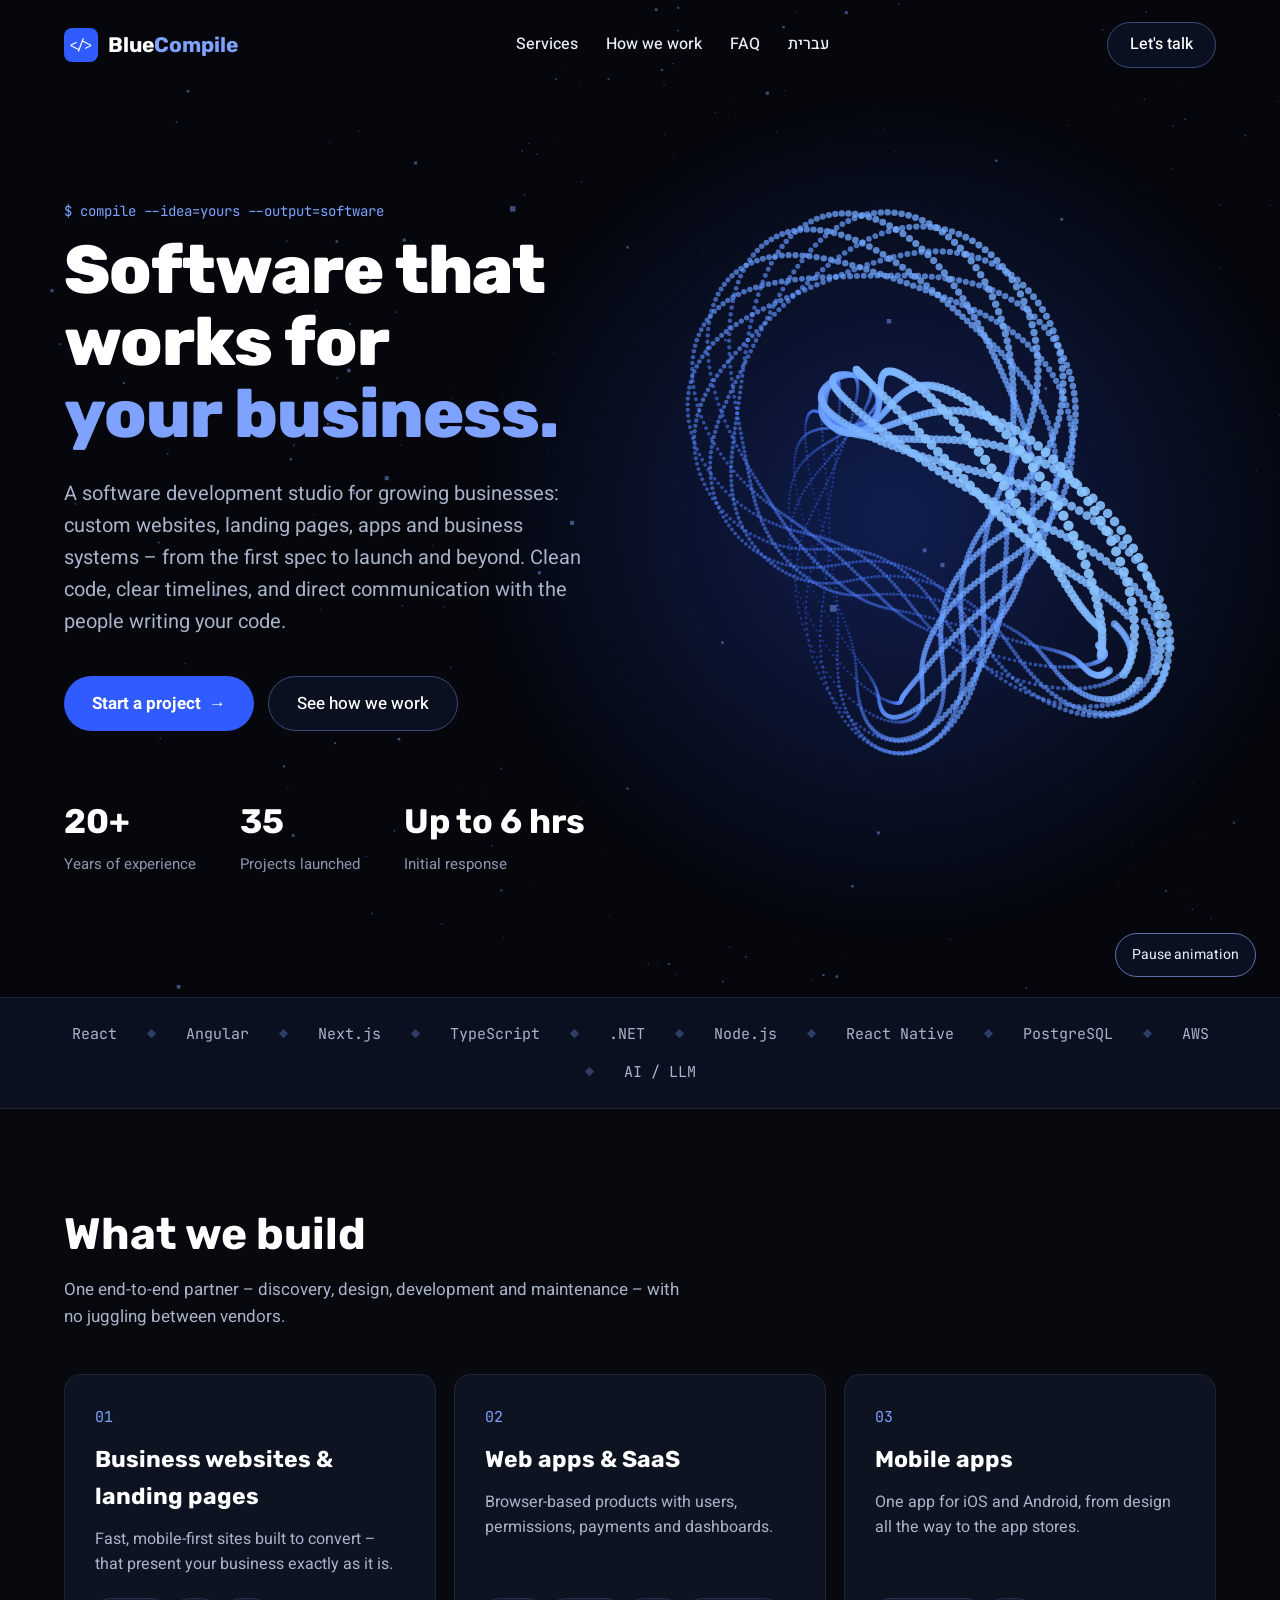
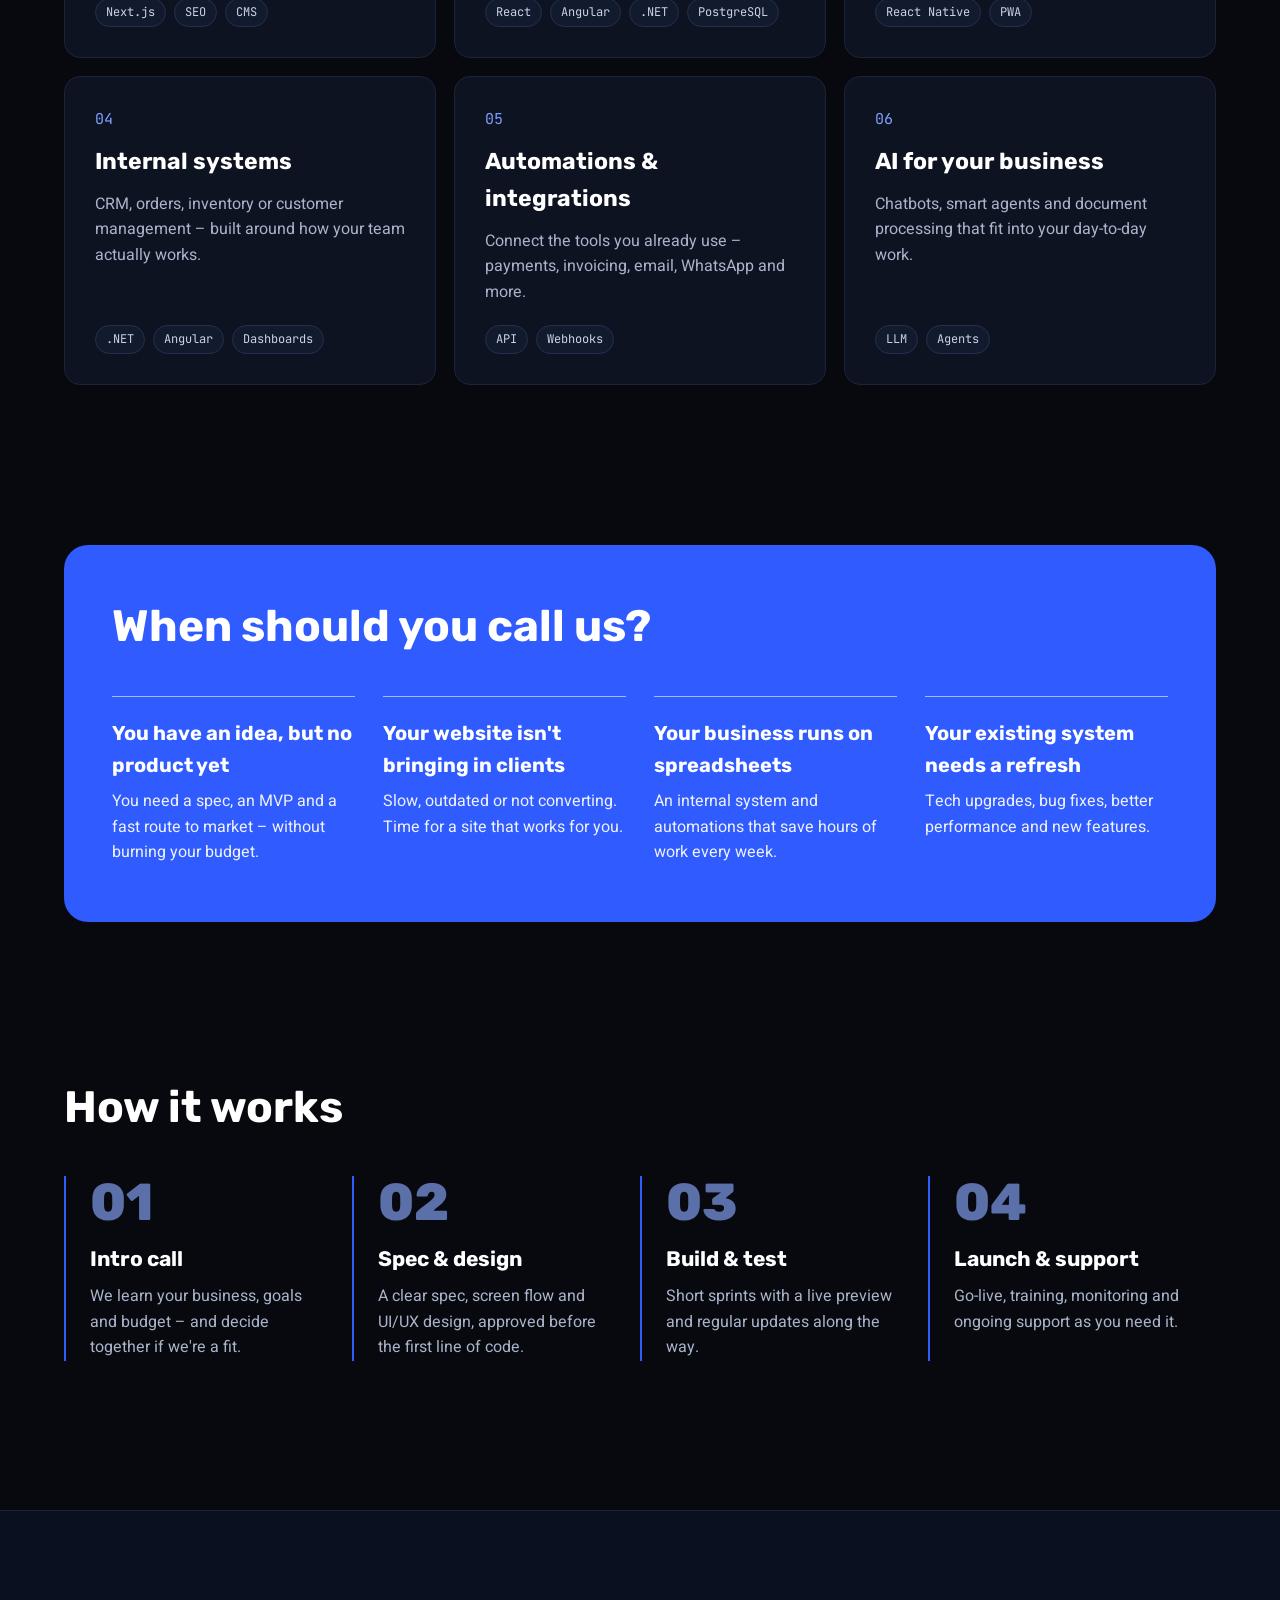
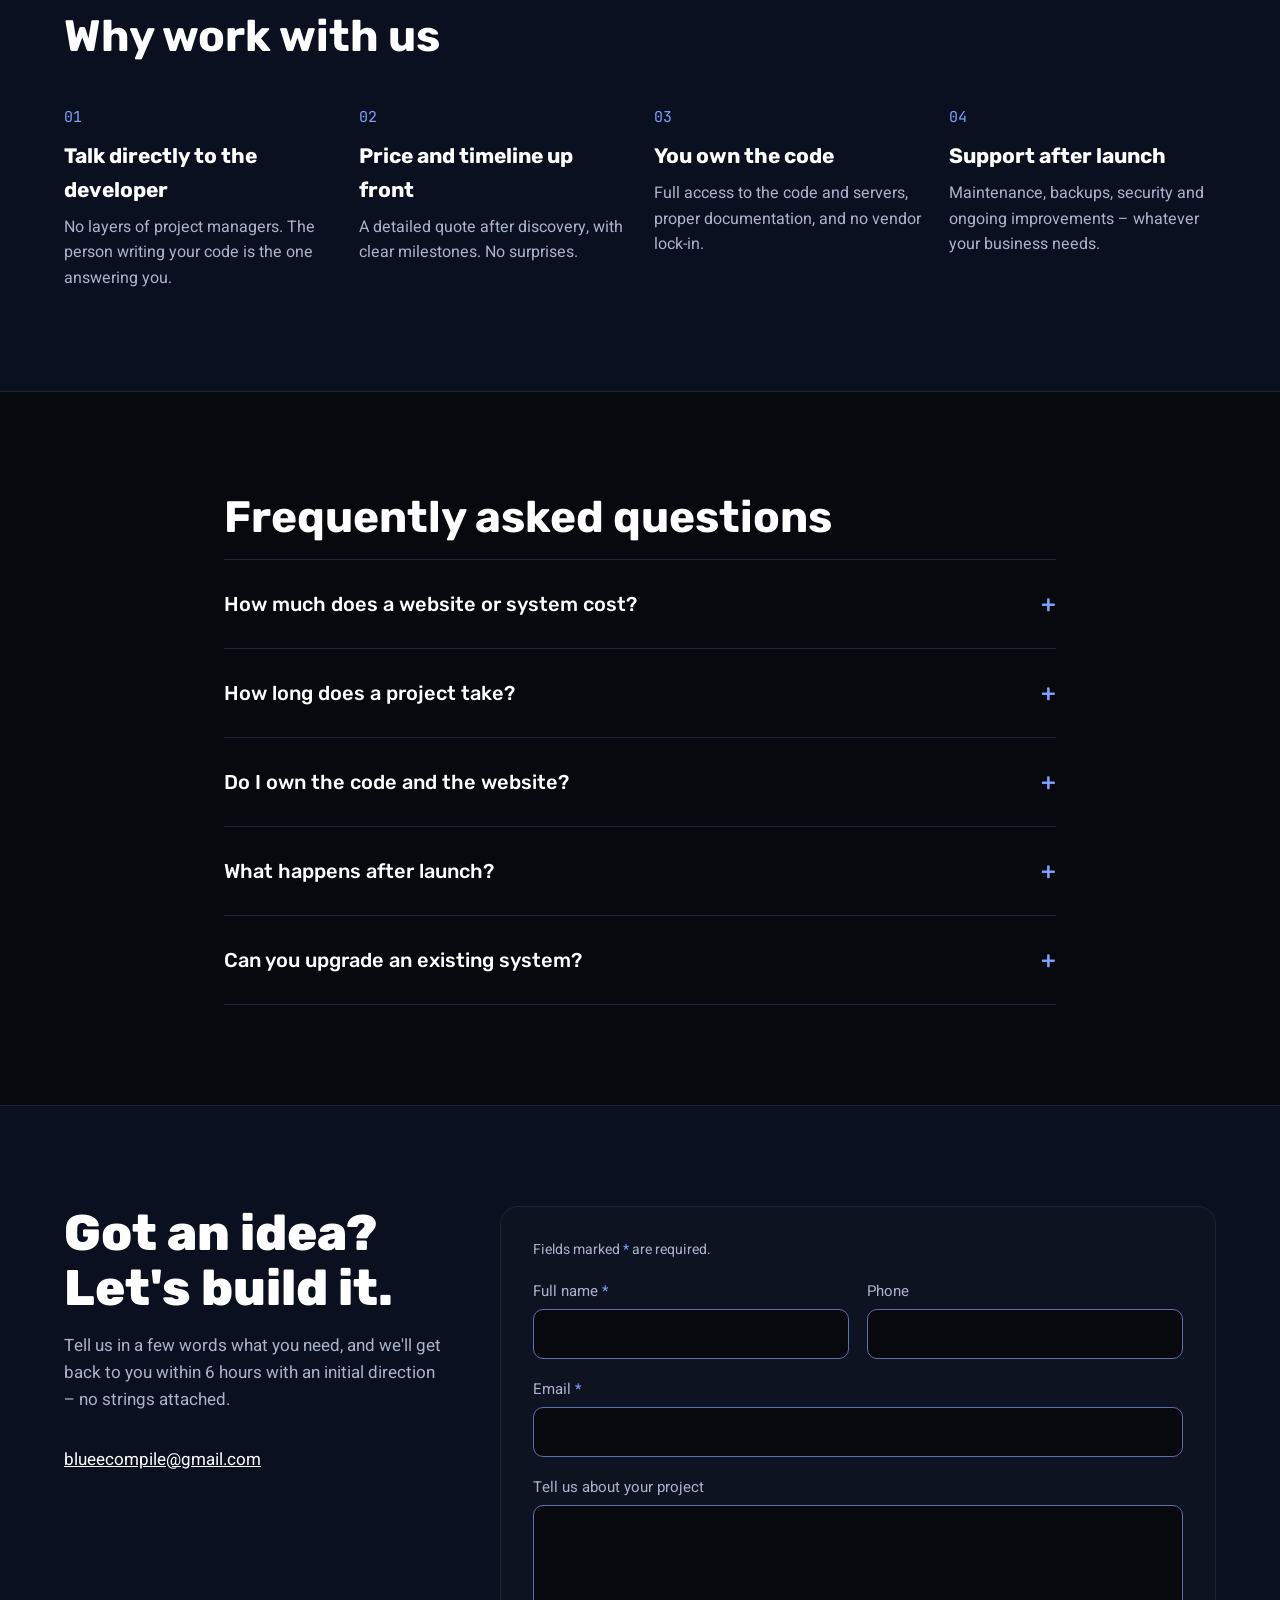
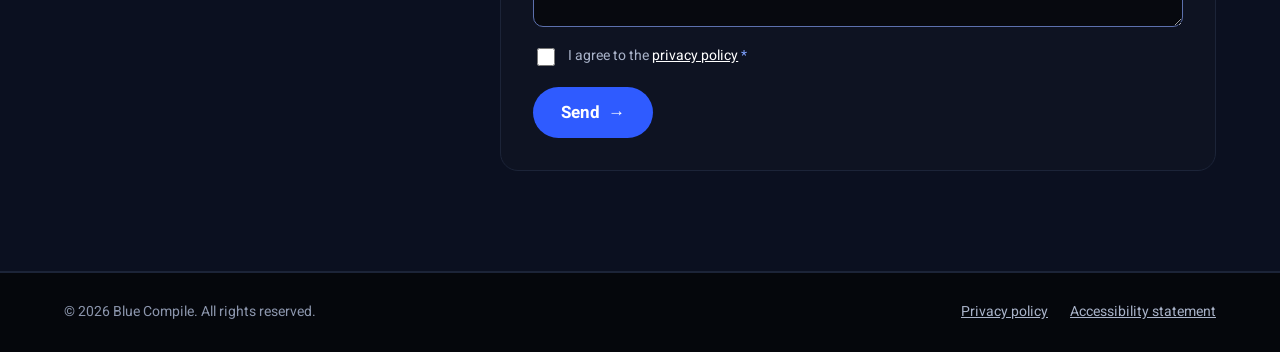
==== index.html @ 2eccf58b "SEO: keyword-focused titles and descriptions, canonical/hreflang, Open Graph image, favicon, JSON-LD" ====
<!doctype html>
<html lang="en" dir="ltr">
<head>
<meta charset="utf-8">
<meta name="viewport" content="width=device-width, initial-scale=1">
<title>Blue Compile | Custom Software Development, Websites &amp; Business Systems</title>
<meta name="description" content="Blue Compile is a software development studio with 20+ years of experience. Websites, landing pages, web apps and business systems built with .NET, Angular and React.">
<meta name="theme-color" content="#05070C">
<link rel="canonical" href="https://bluecompile.com/">
<link rel="icon" href="favicon.svg" type="image/svg+xml">
<meta property="og:type" content="website">
<meta property="og:site_name" content="Blue Compile">
<meta property="og:url" content="https://bluecompile.com/">
<meta property="og:title" content="Blue Compile – Custom software for your business">
<meta property="og:description" content="Websites, landing pages, web apps and business systems. 20+ years of experience.">
<meta property="og:image" content="https://bluecompile.com/og-image.png">
<meta property="og:image:width" content="1200">
<meta property="og:image:height" content="630">
<meta property="og:locale" content="en_US">
<meta property="og:locale:alternate" content="he_IL">
<meta name="twitter:card" content="summary_large_image">
<script type="application/ld+json">
[
 {
  "@context": "https://schema.org",
  "@type": "Organization",
  "@id": "https://bluecompile.com/#org",
  "name": "Blue Compile",
  "url": "https://bluecompile.com/",
  "logo": "https://bluecompile.com/favicon.svg",
  "image": "https://bluecompile.com/og-image.png",
  "email": "blueecompile@gmail.com",
  "description": "Blue Compile is a software development studio with 20+ years of experience. Websites, landing pages, web apps and business systems built with .NET, Angular and React.",
  "areaServed": [
   "IL",
   "US"
  ],
  "knowsAbout": [
   "Software development",
   "Web development",
   "Landing pages",
   ".NET",
   "Angular",
   "React",
   "Next.js",
   "Node.js",
   "TypeScript",
   "React Native",
   "PostgreSQL",
   "AWS"
  ],
  "sameAs": [
   "https://bluecompile.co.il/",
   "https://github.com/bluecompilehq"
  ]
 },
 {
  "@context": "https://schema.org",
  "@type": "WebSite",
  "name": "Blue Compile",
  "url": "https://bluecompile.com/",
  "inLanguage": "en",
  "publisher": {
   "@id": "https://bluecompile.com/#org"
  }
 },
 {
  "@context": "https://schema.org",
  "@type": "FAQPage",
  "mainEntity": [
   {
    "@type": "Question",
    "name": "How much does a website or system cost?",
    "acceptedAnswer": {
     "@type": "Answer",
     "text": "It depends on scope. After a short intro call we'll send you a detailed quote tailored to your project."
    }
   },
   {
    "@type": "Question",
    "name": "How long does a project take?",
    "acceptedAnswer": {
     "@type": "Answer",
     "text": "It depends on the scope. The exact timeline is set during discovery, together with clear milestones."
    }
   },
   {
    "@type": "Question",
    "name": "Do I own the code and the website?",
    "acceptedAnswer": {
     "@type": "Answer",
     "text": "Yes. At the end of the project you get full access to the code, servers and all accounts."
    }
   },
   {
    "@type": "Question",
    "name": "What happens after launch?",
    "acceptedAnswer": {
     "@type": "Answer",
     "text": "You can continue with a maintenance plan covering updates, backups, security and improvements – or take the code elsewhere."
    }
   },
   {
    "@type": "Question",
    "name": "Can you upgrade an existing system?",
    "acceptedAnswer": {
     "@type": "Answer",
     "text": "Absolutely. We start with a review of the code and infrastructure and propose a step-by-step upgrade plan."
    }
   }
  ]
 }
]
</script>
<link rel="alternate" hreflang="en" href="https://bluecompile.com/">
<link rel="alternate" hreflang="x-default" href="https://bluecompile.com/">
<link rel="alternate" hreflang="he" href="https://bluecompile.co.il/">
<link rel="preconnect" href="https://fonts.googleapis.com">
<link rel="preconnect" href="https://fonts.gstatic.com" crossorigin>
<link href="https://fonts.googleapis.com/css2?family=Rubik:wght@500;700;800&family=Heebo:wght@400;500;700&family=JetBrains+Mono:wght@500&display=swap" rel="stylesheet">
<link rel="stylesheet" href="styles.css">
</head>
<body>

<a class="skip" href="#main">Skip to content</a>

<header id="top" class="hero">
  <canvas id="hero3d" aria-hidden="true"></canvas>
  <div class="hero-inner">
    <div class="nav wrap">
      <a href="#top" class="logo" aria-label="Blue Compile – back to top"><span class="logo-mark" aria-hidden="true">&lt;/&gt;</span><span class="logo-text">Blue<span>Compile</span></span></a>
      <nav aria-label="Main navigation" class="nav-links">
        <a href="#services">Services</a>
        <a href="#process">How we work</a>
        <a href="#faq">FAQ</a>
        <a href="https://bluecompile.co.il/" lang="he" hreflang="he">עברית</a>
      </nav>
      <a href="#contact" class="btn btn-ghost btn-sm">Let's talk</a>
    </div>
    <div class="wrap hero-body">
      <div class="hero-copy">
        <div class="eyebrow" aria-hidden="true">$ compile --idea=yours --output=software</div>
        <h1>Software that<br>works for<br><span class="hl">your business.</span></h1>
        <p class="lead">A software development studio for growing businesses: custom websites, landing pages, apps and business systems – from the first spec to launch and beyond. Clean code, clear timelines, and direct communication with the people writing your code.</p>
        <div class="ctas">
          <a href="#contact" class="btn btn-primary">Start a project <span aria-hidden="true">→</span></a>
          <a href="#process" class="btn btn-ghost">See how we work</a>
        </div>
        <div class="stats">
          <div><strong>20+</strong><span>Years of experience</span></div>
          <div><strong>35</strong><span>Projects launched</span></div>
          <div><strong>Up to 6 hrs</strong><span>Initial response</span></div>
        </div>
      </div>
    </div>
    <button type="button" class="anim-toggle" id="animToggle" data-pause="Pause animation" data-play="Play animation" hidden>Pause animation</button>
  </div>
</header>

<main id="main" tabindex="-1">

<section aria-label="Technologies" class="strip">
  <div class="wrap strip-inner">
    <span>React</span><i aria-hidden="true">◆</i><span>Angular</span><i aria-hidden="true">◆</i><span>Next.js</span><i aria-hidden="true">◆</i><span>TypeScript</span><i aria-hidden="true">◆</i><span>.NET</span><i aria-hidden="true">◆</i><span>Node.js</span><i aria-hidden="true">◆</i><span>React Native</span><i aria-hidden="true">◆</i><span>PostgreSQL</span><i aria-hidden="true">◆</i><span>AWS</span><i aria-hidden="true">◆</i><span>AI / LLM</span>
  </div>
</section>

<section id="services" class="wrap section">
  <h2>What we build</h2>
  <p class="sub">One end-to-end partner – discovery, design, development and maintenance – with no juggling between vendors.</p>
  <div class="grid grid-cards">
    <article class="card"><div class="num" aria-hidden="true">01</div><h3>Business websites &amp; landing pages</h3><p>Fast, mobile-first sites built to convert – that present your business exactly as it is.</p><div class="tags"><span>Next.js</span><span>SEO</span><span>CMS</span></div></article>
    <article class="card"><div class="num" aria-hidden="true">02</div><h3>Web apps &amp; SaaS</h3><p>Browser-based products with users, permissions, payments and dashboards.</p><div class="tags"><span>React</span><span>Angular</span><span>.NET</span><span>PostgreSQL</span></div></article>
    <article class="card"><div class="num" aria-hidden="true">03</div><h3>Mobile apps</h3><p>One app for iOS and Android, from design all the way to the app stores.</p><div class="tags"><span>React Native</span><span>PWA</span></div></article>
    <article class="card"><div class="num" aria-hidden="true">04</div><h3>Internal systems</h3><p>CRM, orders, inventory or customer management – built around how your team actually works.</p><div class="tags"><span>.NET</span><span>Angular</span><span>Dashboards</span></div></article>
    <article class="card"><div class="num" aria-hidden="true">05</div><h3>Automations &amp; integrations</h3><p>Connect the tools you already use – payments, invoicing, email, WhatsApp and more.</p><div class="tags"><span>API</span><span>Webhooks</span></div></article>
    <article class="card"><div class="num" aria-hidden="true">06</div><h3>AI for your business</h3><p>Chatbots, smart agents and document processing that fit into your day-to-day work.</p><div class="tags"><span>LLM</span><span>Agents</span></div></article>
  </div>
</section>

<section class="wrap section-tight">
  <div class="when">
    <h2>When should you call us?</h2>
    <div class="grid grid-4">
      <div><h3>You have an idea, but no product yet</h3><p>You need a spec, an MVP and a fast route to market – without burning your budget.</p></div>
      <div><h3>Your website isn't bringing in clients</h3><p>Slow, outdated or not converting. Time for a site that works for you.</p></div>
      <div><h3>Your business runs on spreadsheets</h3><p>An internal system and automations that save hours of work every week.</p></div>
      <div><h3>Your existing system needs a refresh</h3><p>Tech upgrades, bug fixes, better performance and new features.</p></div>
    </div>
  </div>
</section>

<section id="process" class="wrap section">
  <h2>How it works</h2>
  <ol class="grid grid-4 steps">
    <li><div class="big" aria-hidden="true">01</div><h3>Intro call</h3><p>We learn your business, goals and budget – and decide together if we're a fit.</p></li>
    <li><div class="big" aria-hidden="true">02</div><h3>Spec &amp; design</h3><p>A clear spec, screen flow and UI/UX design, approved before the first line of code.</p></li>
    <li><div class="big" aria-hidden="true">03</div><h3>Build &amp; test</h3><p>Short sprints with a live preview and regular updates along the way.</p></li>
    <li><div class="big" aria-hidden="true">04</div><h3>Launch &amp; support</h3><p>Go-live, training, monitoring and ongoing support as you need it.</p></li>
  </ol>
</section>

<section class="band">
  <div class="wrap section">
    <h2>Why work with us</h2>
    <div class="grid grid-4 why">
      <div><div class="num" aria-hidden="true">01</div><h3>Talk directly to the developer</h3><p>No layers of project managers. The person writing your code is the one answering you.</p></div>
      <div><div class="num" aria-hidden="true">02</div><h3>Price and timeline up front</h3><p>A detailed quote after discovery, with clear milestones. No surprises.</p></div>
      <div><div class="num" aria-hidden="true">03</div><h3>You own the code</h3><p>Full access to the code and servers, proper documentation, and no vendor lock-in.</p></div>
      <div><div class="num" aria-hidden="true">04</div><h3>Support after launch</h3><p>Maintenance, backups, security and ongoing improvements – whatever your business needs.</p></div>
    </div>
  </div>
</section>

<section id="faq" class="wrap narrow section">
  <h2>Frequently asked questions</h2>
  <details><summary><span>How much does a website or system cost?</span><i aria-hidden="true">+</i></summary><p>It depends on scope. After a short intro call we'll send you a detailed quote tailored to your project.</p></details>
  <details><summary><span>How long does a project take?</span><i aria-hidden="true">+</i></summary><p>It depends on the scope. The exact timeline is set during discovery, together with clear milestones.</p></details>
  <details><summary><span>Do I own the code and the website?</span><i aria-hidden="true">+</i></summary><p>Yes. At the end of the project you get full access to the code, servers and all accounts.</p></details>
  <details><summary><span>What happens after launch?</span><i aria-hidden="true">+</i></summary><p>You can continue with a maintenance plan covering updates, backups, security and improvements – or take the code elsewhere.</p></details>
  <details><summary><span>Can you upgrade an existing system?</span><i aria-hidden="true">+</i></summary><p>Absolutely. We start with a review of the code and infrastructure and propose a step-by-step upgrade plan.</p></details>
</section>

<section id="contact" class="band">
  <div class="wrap section contact">
    <div class="contact-copy">
      <h2 class="xl" id="contactTitle">Got an idea?<br>Let's build it.</h2>
      <p class="sub">Tell us in a few words what you need, and we'll get back to you within 6 hours with an initial direction – no strings attached.</p>
      <div class="contact-links">
        <a href="mailto:blueecompile@gmail.com">blueecompile@gmail.com</a>
      </div>
    </div>
    <form class="form" id="contactForm" action="https://api.web3forms.com/submit" method="post" aria-labelledby="contactTitle">
      <input type="hidden" name="access_key" value="4b97d693-526b-404d-8cff-8bf46e7ca1a6">
      <input type="hidden" name="subject" value="New inquiry from the Blue Compile website (English)">
      <input type="checkbox" name="botcheck" class="hp" tabindex="-1" autocomplete="off" aria-hidden="true">
      <p class="form-note">Fields marked <span class="req">*</span> are required.</p>
      <div class="row">
        <label><span>Full name <span class="req" aria-hidden="true">*</span></span><input type="text" name="name" autocomplete="name" required></label>
        <label><span>Phone</span><input type="tel" name="phone" autocomplete="tel"></label>
      </div>
      <label><span>Email <span class="req" aria-hidden="true">*</span></span><input type="email" name="email" autocomplete="email" required></label>
      <label><span>Tell us about your project</span><textarea name="message" rows="4"></textarea></label>
      <label class="check"><input type="checkbox" name="consent" required><span>I agree to the <a href="privacy.html">privacy policy</a> <span class="req" aria-hidden="true">*</span></span></label>
      <div class="status" id="formStatus" role="status" data-sending="Sending…" data-success="Thanks! We got your message and will be in touch soon." data-error="Something went wrong and your message wasn't sent. Please try again, or email us directly at blueecompile@gmail.com."></div>
      <button type="submit" class="btn btn-primary">Send <span aria-hidden="true">→</span></button>
    </form>
  </div>
</section>

</main>

<footer class="footer">
  <div class="wrap footer-inner">
    <span>© <span id="year">2026</span> Blue Compile. All rights reserved.</span>
    <span class="footer-links"><a href="privacy.html">Privacy policy</a><a href="accessibility.html">Accessibility statement</a></span>
  </div>
</footer>

<script src="hero3d.js" defer></script>
<script src="main.js" defer></script>
</body>
</html>
---- styles.css ----
:root{
  --bg:#07090F; --bg-deep:#05070C; --band:#0B1020; --surface:#0E1322;
  --line:#1C2438; --line-strong:#2E3C66; --input-border:#5C70AD;
  --text:#E8ECF5; --muted:#A9B3C9; --dim:#8C96AD; --white:#FFFFFF;
  --accent:#2F5BFF; --accent-light:#7FA2FF;
  --radius:16px; --max:1200px;
}
*{box-sizing:border-box}
html{scroll-behavior:smooth}
body{margin:0;background:var(--bg);color:var(--text);font-family:Heebo,sans-serif;font-size:17px;line-height:1.6}
a{color:var(--text)}a:hover{color:var(--accent-light)}
h1,h2,h3{font-family:Rubik,sans-serif;color:var(--white);margin:0}
p{margin:0}
img{max-width:100%}
.skip{position:absolute;inset-inline-start:8px;top:8px;transform:translateY(-200%);background:var(--accent);color:#fff;padding:8px 14px;border-radius:8px;z-index:10}
.skip:focus{transform:none}
.wrap{max-width:var(--max);margin:0 auto;padding-inline:24px}
.narrow{max-width:880px}
.section{padding-block:100px}
.section-tight{padding-block:60px}
.eyebrow{font-family:'JetBrains Mono',monospace;font-size:14px;color:var(--accent-light);margin-bottom:12px}
.eyebrow-light{color:#DCE3FF}
h2{font-weight:700;font-size:clamp(32px,4vw,44px);line-height:1.15;margin-bottom:16px}
h2.xl{font-weight:800;font-size:clamp(36px,5vw,50px);line-height:1.1}
.sub{color:var(--muted);max-width:620px}
.grid{display:grid;gap:18px;margin-top:44px}
.grid-cards{grid-template-columns:repeat(auto-fit,minmax(min(330px,100%),1fr))}
.grid-4{grid-template-columns:repeat(auto-fit,minmax(min(240px,100%),1fr));gap:28px}
.grid-3{grid-template-columns:repeat(auto-fit,minmax(min(320px,100%),1fr));gap:24px}
.grid-2{grid-template-columns:repeat(auto-fit,minmax(min(340px,100%),1fr));gap:24px;margin-top:0}

/* buttons */
.btn{display:inline-flex;align-items:center;gap:8px;min-height:44px;padding:13px 28px;border-radius:999px;text-decoration:none;font-weight:700;font-size:17px;border:none;cursor:pointer;font-family:inherit}
.btn-primary{background:var(--accent);color:#fff}
.btn-primary:hover{background:#2148E0;color:#fff}
.btn-ghost{border:1.5px solid #3A4A78;background:var(--band);color:#fff;font-weight:500}
.btn-sm{padding:9px 22px;font-size:16px}

/* hero */
.hero{position:relative;overflow:hidden;min-height:780px;background:var(--bg-deep);border-bottom:1px solid var(--line)}
#hero3d{position:absolute;inset:0;width:100%;height:100%;display:block}
.hero-inner{position:relative}
.nav{display:flex;flex-wrap:wrap;align-items:center;justify-content:space-between;gap:16px;padding-block:22px}
.logo{display:flex;align-items:center;gap:10px;text-decoration:none;color:#fff}
.logo-mark{width:34px;height:34px;border-radius:8px;background:var(--accent);display:flex;align-items:center;justify-content:center;font-family:'JetBrains Mono',monospace;font-size:14px}
.logo-text{font-family:Rubik,sans-serif;font-weight:700;font-size:21px}
.logo-text span{color:var(--accent-light)}
.nav-links{display:flex;flex-wrap:wrap;gap:28px;font-weight:500;font-size:16px}
.nav-links a{text-decoration:none}
.hero-body{padding-block:110px 120px}
.hero-copy{max-width:620px}
.hero h1{font-weight:800;font-size:clamp(42px,6vw,68px);line-height:1.06;letter-spacing:-1px}
.hl{color:var(--accent-light)}
.lead{margin-top:28px;font-size:20px;color:var(--muted);max-width:520px}
.ctas{display:flex;flex-wrap:wrap;gap:14px;margin-top:38px}
.stats{display:flex;flex-wrap:wrap;gap:44px;margin-top:64px}
.stats strong{display:block;font-family:Rubik,sans-serif;font-size:34px;color:#fff}
.stats span{font-size:15px;color:var(--dim)}

/* strip */
.strip{background:var(--band);border-bottom:1px solid var(--line)}
.strip-inner{display:flex;flex-wrap:wrap;justify-content:center;gap:14px 30px;padding-block:24px;font-family:'JetBrains Mono',monospace;font-size:15px;color:var(--muted)}
.strip i{font-style:normal;color:var(--line-strong)}

/* cards */
.card{background:var(--surface);border:1px solid var(--line);border-radius:var(--radius);padding:30px;display:flex;flex-direction:column;gap:12px;transition:border-color .2s,transform .2s}
.card:hover{border-color:var(--line-strong);transform:translateY(-2px)}
.card h3{font-size:23px}
.card p{color:var(--muted);font-size:16px}
.num{font-family:'JetBrains Mono',monospace;font-size:15px;color:var(--accent-light)}
.tags{display:flex;flex-wrap:wrap;gap:8px;margin-top:auto;padding-top:8px}
.tags span{font-family:'JetBrains Mono',monospace;font-size:12px;color:#C9D3EA;background:#121A2E;border:1px solid #24304D;padding:4px 10px;border-radius:999px}

/* when */
.when{background:var(--accent);color:#fff;border-radius:24px;padding:56px 48px}
.when h2{margin-bottom:0}
.when .grid>div{border-top:1px solid #A8B9FF;padding-top:20px}
.when h3{font-size:20px;margin-bottom:8px}
.when p{color:#EEF1FF;font-size:16px}

/* steps */
.steps{list-style:none;padding:0;margin-top:44px;gap:0}
.steps li{border-inline-start:2px solid var(--accent);padding-inline:24px;margin-bottom:32px}
.steps .big{font-family:Rubik,sans-serif;font-weight:800;font-size:52px;line-height:1;color:#5B6FA8}
.steps h3{margin:14px 0 8px;font-size:21px}
.steps p,.why p{color:var(--muted);font-size:16px}
.band{background:var(--band);border-block:1px solid var(--line)}
.why h3{margin:10px 0 8px;font-size:21px}

/* projects */
.row-between{display:flex;flex-wrap:wrap;justify-content:space-between;align-items:flex-end;gap:16px}
.row-between h2{margin-bottom:0}
.link{font-weight:500;color:var(--accent-light)}
.project{display:flex;flex-direction:column;gap:14px}
.shot{aspect-ratio:4/3;border-radius:var(--radius);background:var(--surface);border:1px dashed var(--line-strong);display:flex;align-items:center;justify-content:center;color:var(--dim);font-size:15px}
.ptag{font-family:'JetBrains Mono',monospace;font-size:13px;color:var(--dim)}
.project h3{font-size:22px}
.project p{color:var(--muted);font-size:16px}

/* quotes */
.quote{margin:0;background:var(--surface);border:1px solid var(--line);border-radius:var(--radius);padding:36px}
.quote blockquote{margin:0;font-family:Rubik,sans-serif;font-weight:500;font-size:22px;line-height:1.45;color:#fff}
.quote figcaption{margin-top:22px;display:flex;align-items:center;gap:12px}
.quote small{color:var(--dim);font-size:15px}
.avatar{width:44px;height:44px;border-radius:50%;background:var(--line);flex:none}

/* faq */
details{border-top:1px solid var(--line);padding:22px 0}
details:last-of-type{border-bottom:1px solid var(--line)}
summary{cursor:pointer;list-style:none;display:flex;justify-content:space-between;align-items:center;gap:16px;min-height:44px;font-family:Rubik,sans-serif;font-weight:500;font-size:20px;color:#fff}
summary::-webkit-details-marker{display:none}
summary i{font-style:normal;font-size:24px;color:var(--accent-light);transition:transform .2s}
details[open] summary i{transform:rotate(45deg)}
details p{margin-top:12px;color:var(--muted)}

/* contact */
.contact{display:flex;flex-wrap:wrap;gap:56px}
.contact-copy{flex:1 1 380px;min-width:0}
.contact-links{margin-top:32px;display:flex;flex-direction:column;gap:10px;font-size:17px}
.contact-links a{color:#fff}
.form{flex:999 1 480px;min-width:0;background:var(--surface);border:1px solid var(--line);border-radius:18px;padding:32px;display:flex;flex-direction:column;gap:18px}
.form .row{display:flex;flex-wrap:wrap;gap:18px}
.form .row label{flex:1 1 200px}
.form label{display:flex;flex-direction:column;gap:6px;font-size:15px;color:var(--muted)}
.form input[type=text],.form input[type=tel],.form input[type=email],.form textarea{font:inherit;background:var(--bg);border:1px solid var(--input-border);border-radius:10px;padding:12px 14px;color:#fff;min-height:44px}
.form input:focus,.form textarea:focus{outline:2px solid var(--accent-light);outline-offset:1px}
.form textarea{resize:vertical}
.form .check{flex-direction:row;align-items:flex-start;gap:10px;font-size:14px}
.form .check input{width:18px;height:18px;margin-top:3px}
.form .check a{color:#fff}
.form .btn{align-self:flex-start}
.status{background:#16244A;color:#fff;border-radius:10px;padding:14px 16px}
.status:empty{display:none}
.status.is-error{background:#3A1622}
.hp{display:none}
.form .btn:disabled{opacity:.6;cursor:wait}
.form .check>span{flex:1}

/* footer */
.footer{background:var(--bg-deep);color:var(--dim);font-size:14px;border-top:1px solid var(--line)}
.footer-inner{display:flex;flex-wrap:wrap;justify-content:space-between;gap:16px;padding-block:28px}
.footer-links{display:flex;flex-wrap:wrap;gap:22px}
.footer-links a{color:var(--muted)}

/* accessibility */
:focus-visible{outline:2px solid var(--accent-light);outline-offset:3px;border-radius:4px}
.btn:focus-visible{border-radius:999px}
.anim-toggle{position:absolute;inset-inline-end:24px;bottom:20px;z-index:2;min-height:44px;padding:8px 16px;border-radius:999px;border:1px solid var(--input-border);background:var(--band);color:var(--text);font:inherit;font-size:14px;cursor:pointer}
.anim-toggle:hover{border-color:var(--accent-light)}
.req{color:var(--accent-light)}
.form-note{font-size:14px;color:var(--muted)}

/* text pages (accessibility statement) */
.page-head{border-bottom:1px solid var(--line);background:var(--bg-deep)}
.doc{max-width:760px;margin:0 auto;padding-inline:24px;padding-block:64px 96px}
.doc h1{font-weight:800;font-size:clamp(32px,4.5vw,44px);line-height:1.15;margin-bottom:12px;text-wrap:balance}
.doc h2{font-size:24px;margin:44px 0 12px}
.doc p,.doc li{color:var(--muted);max-width:68ch}
.doc p+p{margin-top:12px}
.doc ul{padding-inline-start:22px;margin:12px 0 0;display:grid;gap:8px}
.doc .meta{color:var(--dim);font-size:15px}
.doc .contact-box{margin-top:16px;background:var(--surface);border:1px solid var(--line);border-radius:var(--radius);padding:24px}
.doc .contact-box p{color:var(--text)}
.doc a{color:var(--accent-light)}

@media (max-width:640px){
  .section{padding-block:72px}
  .when{padding:40px 24px}
  .hero{min-height:auto}
  .hero-body{padding-block:56px 72px}
  .nav-links{order:3;width:100%;gap:18px}
}
@media (prefers-reduced-motion:reduce){
  html{scroll-behavior:auto}
  .card{transition:none}
}
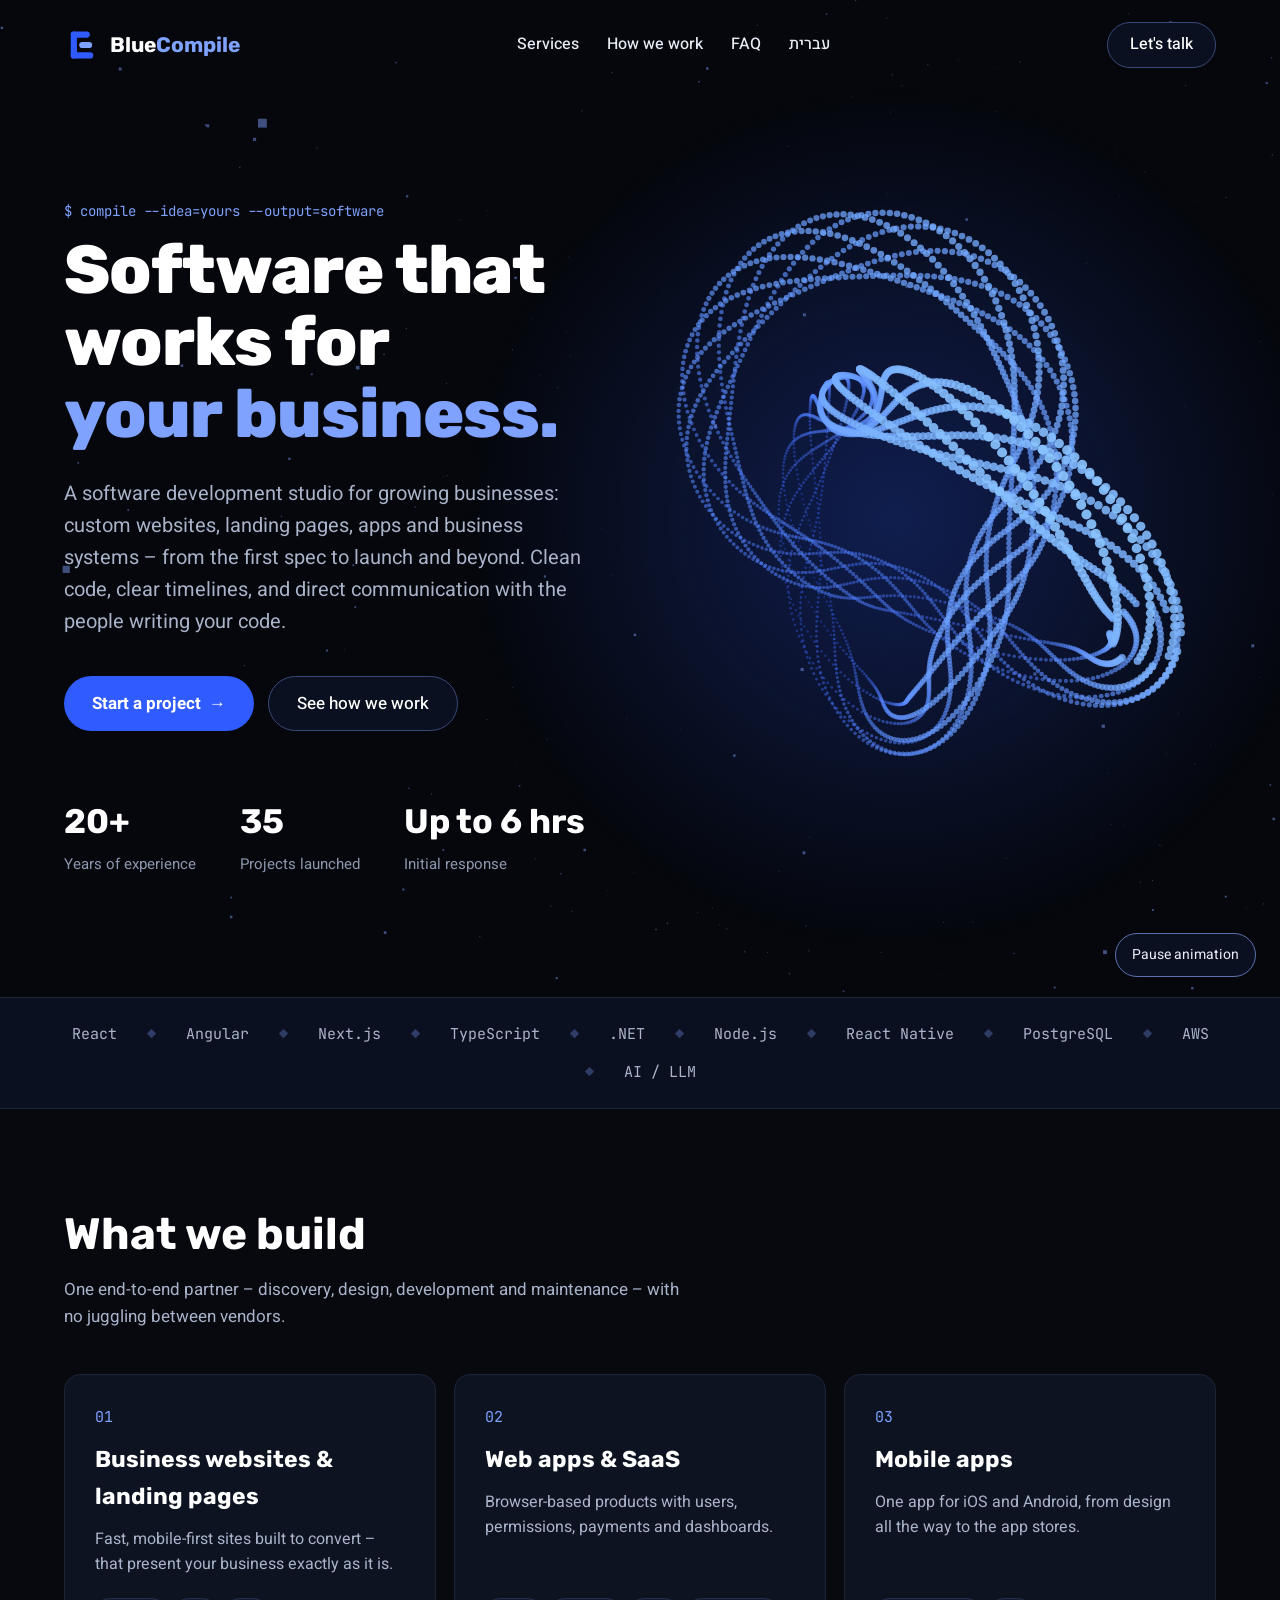
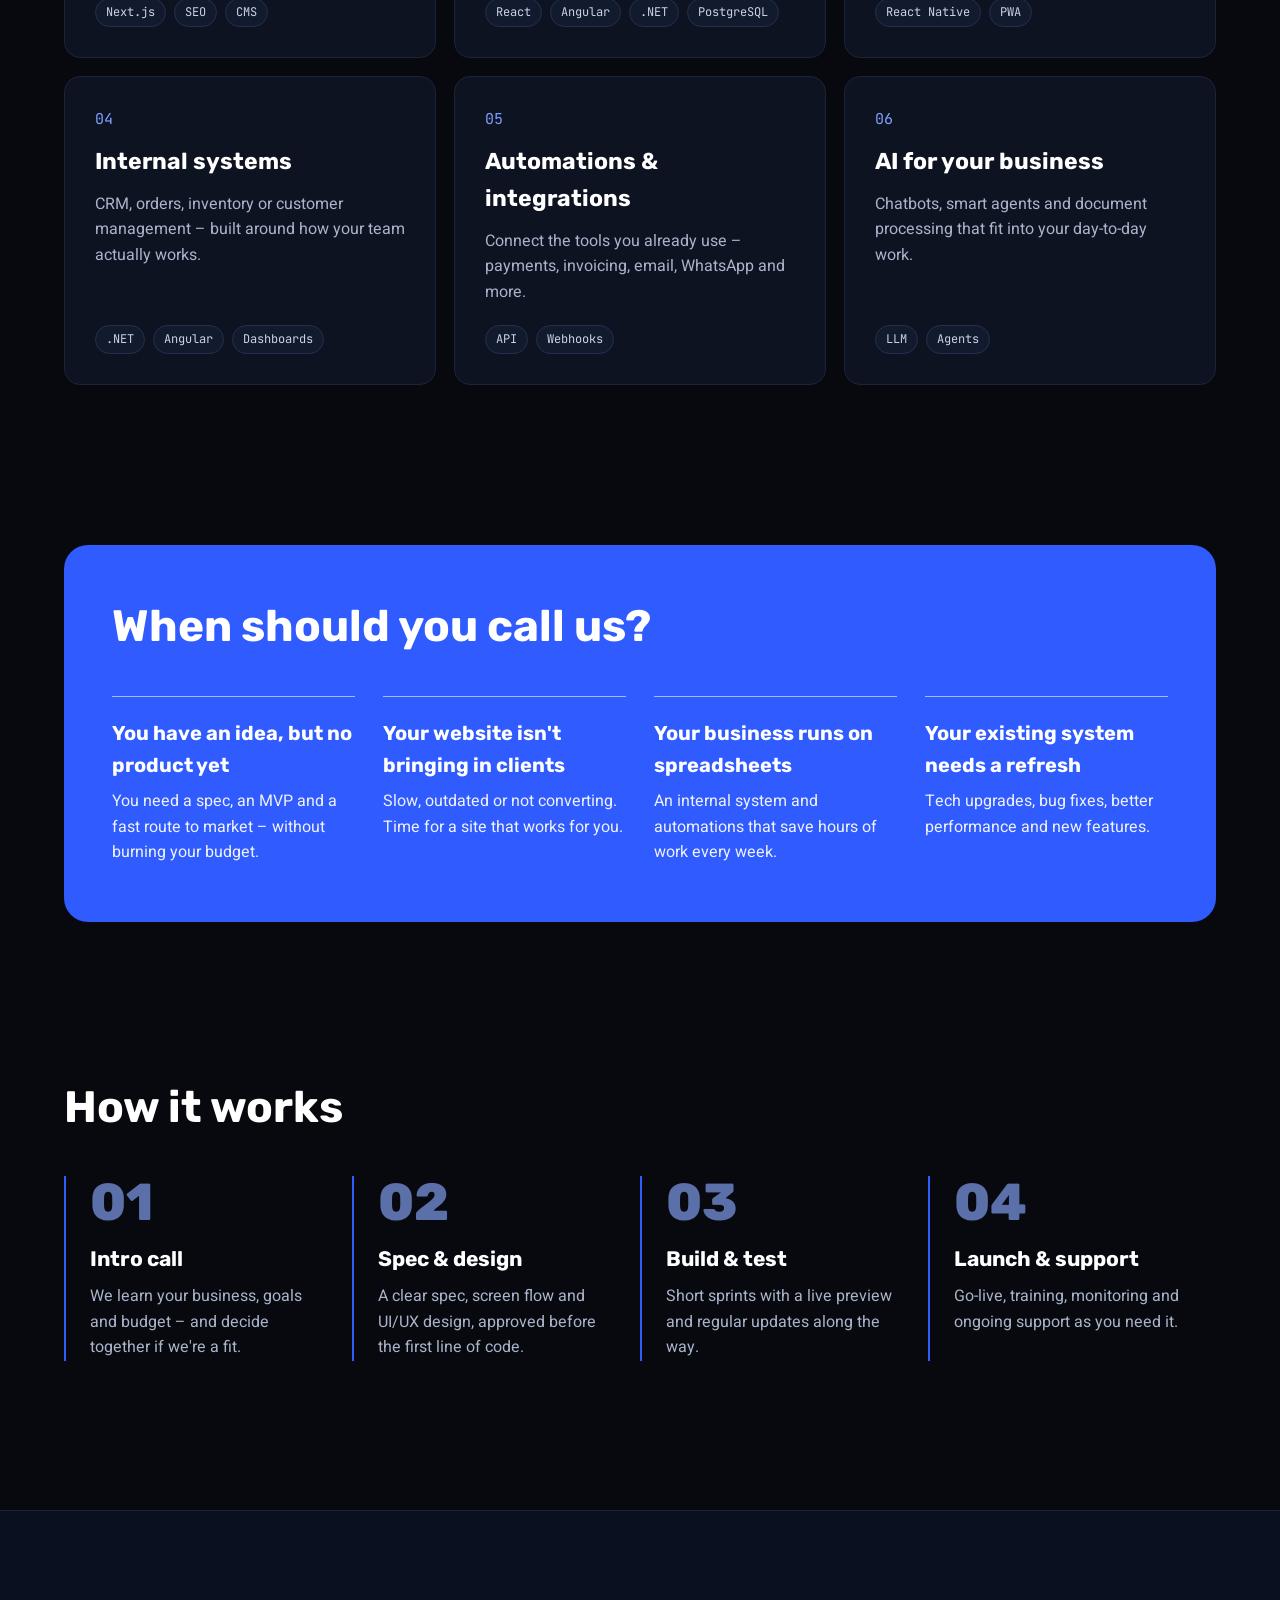
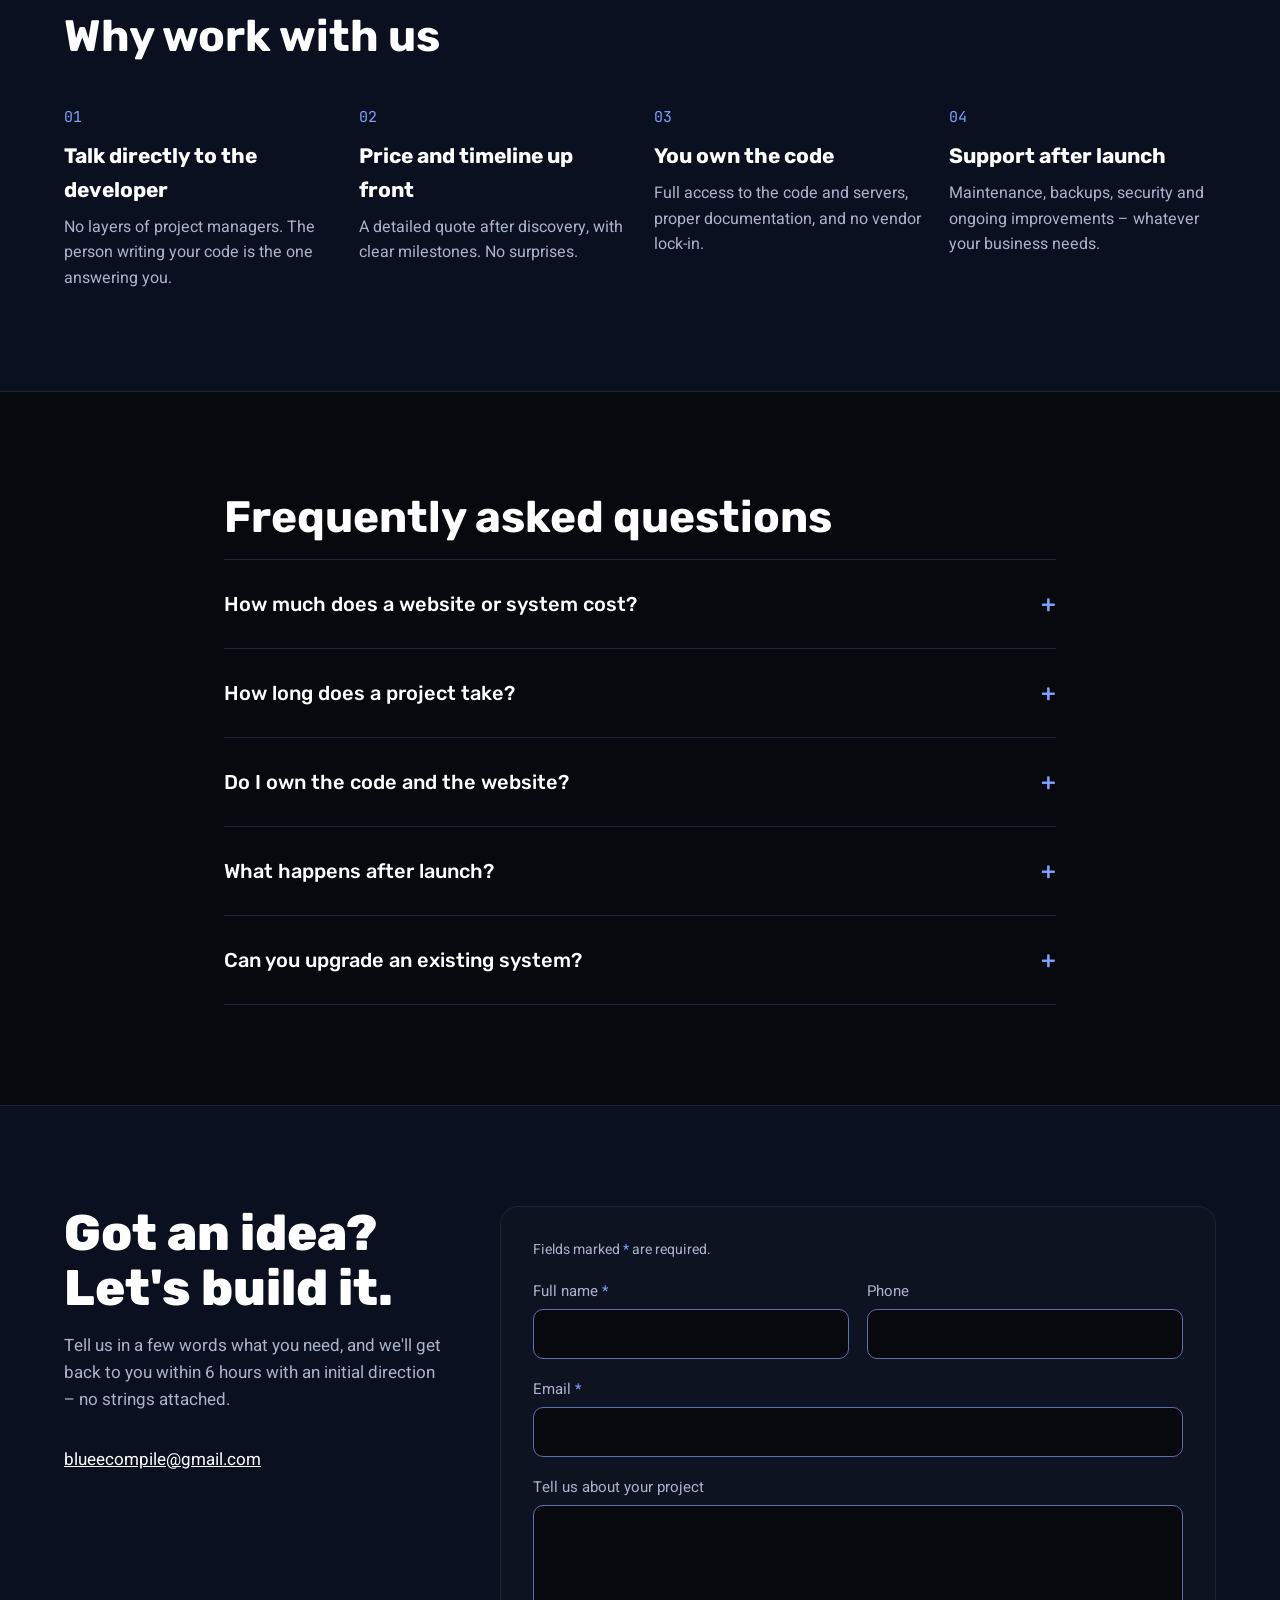
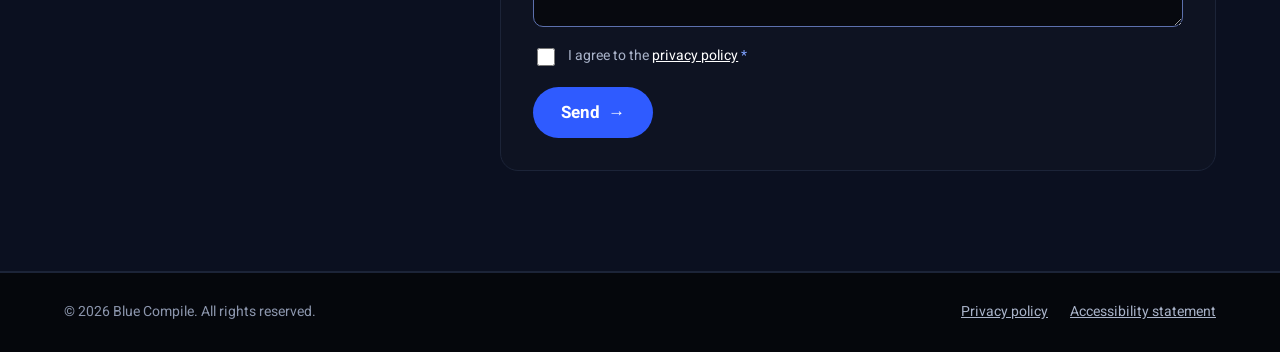
==== commit d02e7298: "New logo: layered B mark in header, favicon and share image Co-Authored-By: Claude Opus 5.5 <noreply" ====
--- a/index.html
+++ b/index.html
@@ -128,7 +128,7 @@
   <canvas id="hero3d" aria-hidden="true"></canvas>
   <div class="hero-inner">
     <div class="nav wrap">
-      <a href="#top" class="logo" aria-label="Blue Compile – back to top"><span class="logo-mark" aria-hidden="true">&lt;/&gt;</span><span class="logo-text">Blue<span>Compile</span></span></a>
+      <a href="#top" class="logo" aria-label="Blue Compile – back to top"><svg class="logo-mark" viewBox="0 0 64 64" aria-hidden="true" focusable="false"><rect x="12" y="8" width="11" height="48" rx="5.5" fill="#2F5BFF"/><rect x="12" y="8" width="34" height="11" rx="5.5" fill="#2F5BFF"/><rect x="27" y="26.5" width="23" height="11" rx="5.5" fill="#7FA2FF"/><rect x="12" y="45" width="40" height="11" rx="5.5" fill="#2F5BFF"/></svg><span class="logo-text">Blue<span>Compile</span></span></a>
       <nav aria-label="Main navigation" class="nav-links">
         <a href="#services">Services</a>
         <a href="#process">How we work</a>
--- a/styles.css
+++ b/styles.css
@@ -42,7 +42,7 @@
 .hero-inner{position:relative}
 .nav{display:flex;flex-wrap:wrap;align-items:center;justify-content:space-between;gap:16px;padding-block:22px}
 .logo{display:flex;align-items:center;gap:10px;text-decoration:none;color:#fff}
-.logo-mark{width:34px;height:34px;border-radius:8px;background:var(--accent);display:flex;align-items:center;justify-content:center;font-family:'JetBrains Mono',monospace;font-size:14px}
+.logo-mark{width:36px;height:36px;display:block;flex:none}
 .logo-text{font-family:Rubik,sans-serif;font-weight:700;font-size:21px}
 .logo-text span{color:var(--accent-light)}
 .nav-links{display:flex;flex-wrap:wrap;gap:28px;font-weight:500;font-size:16px}
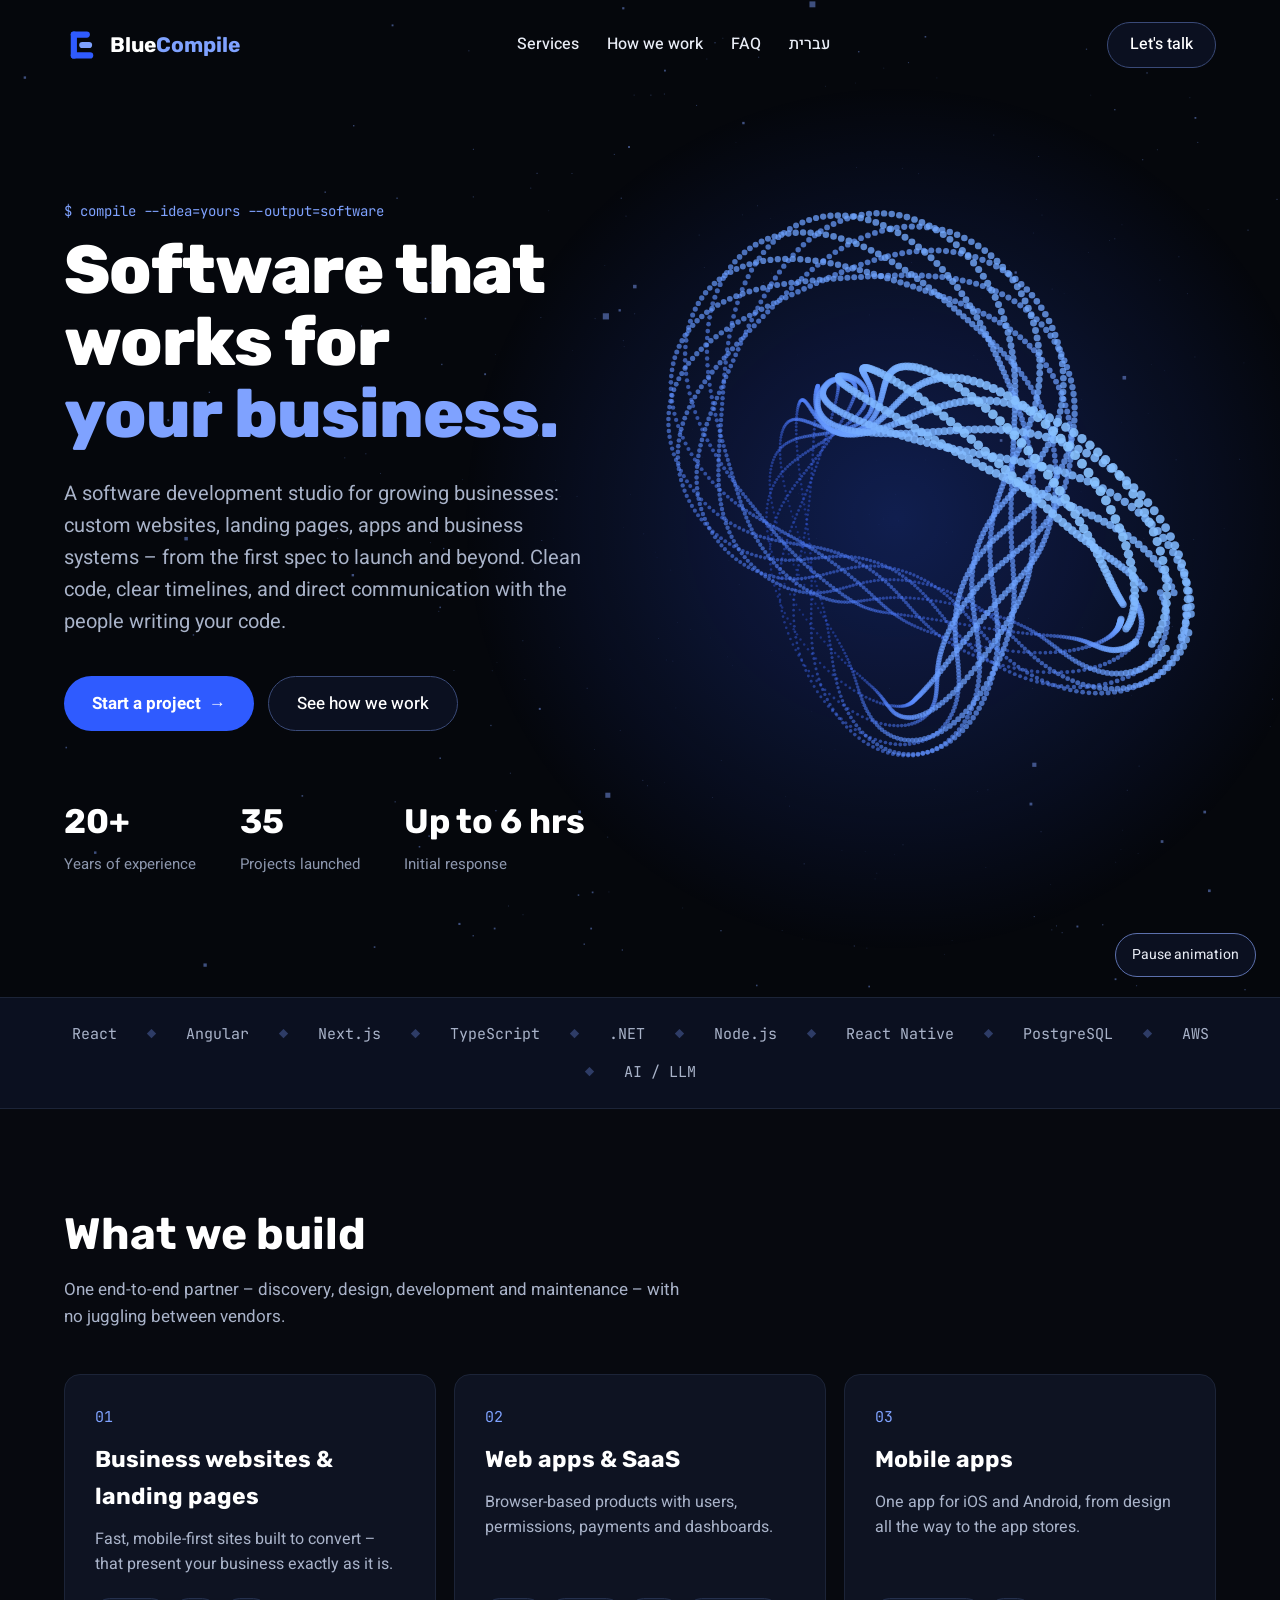
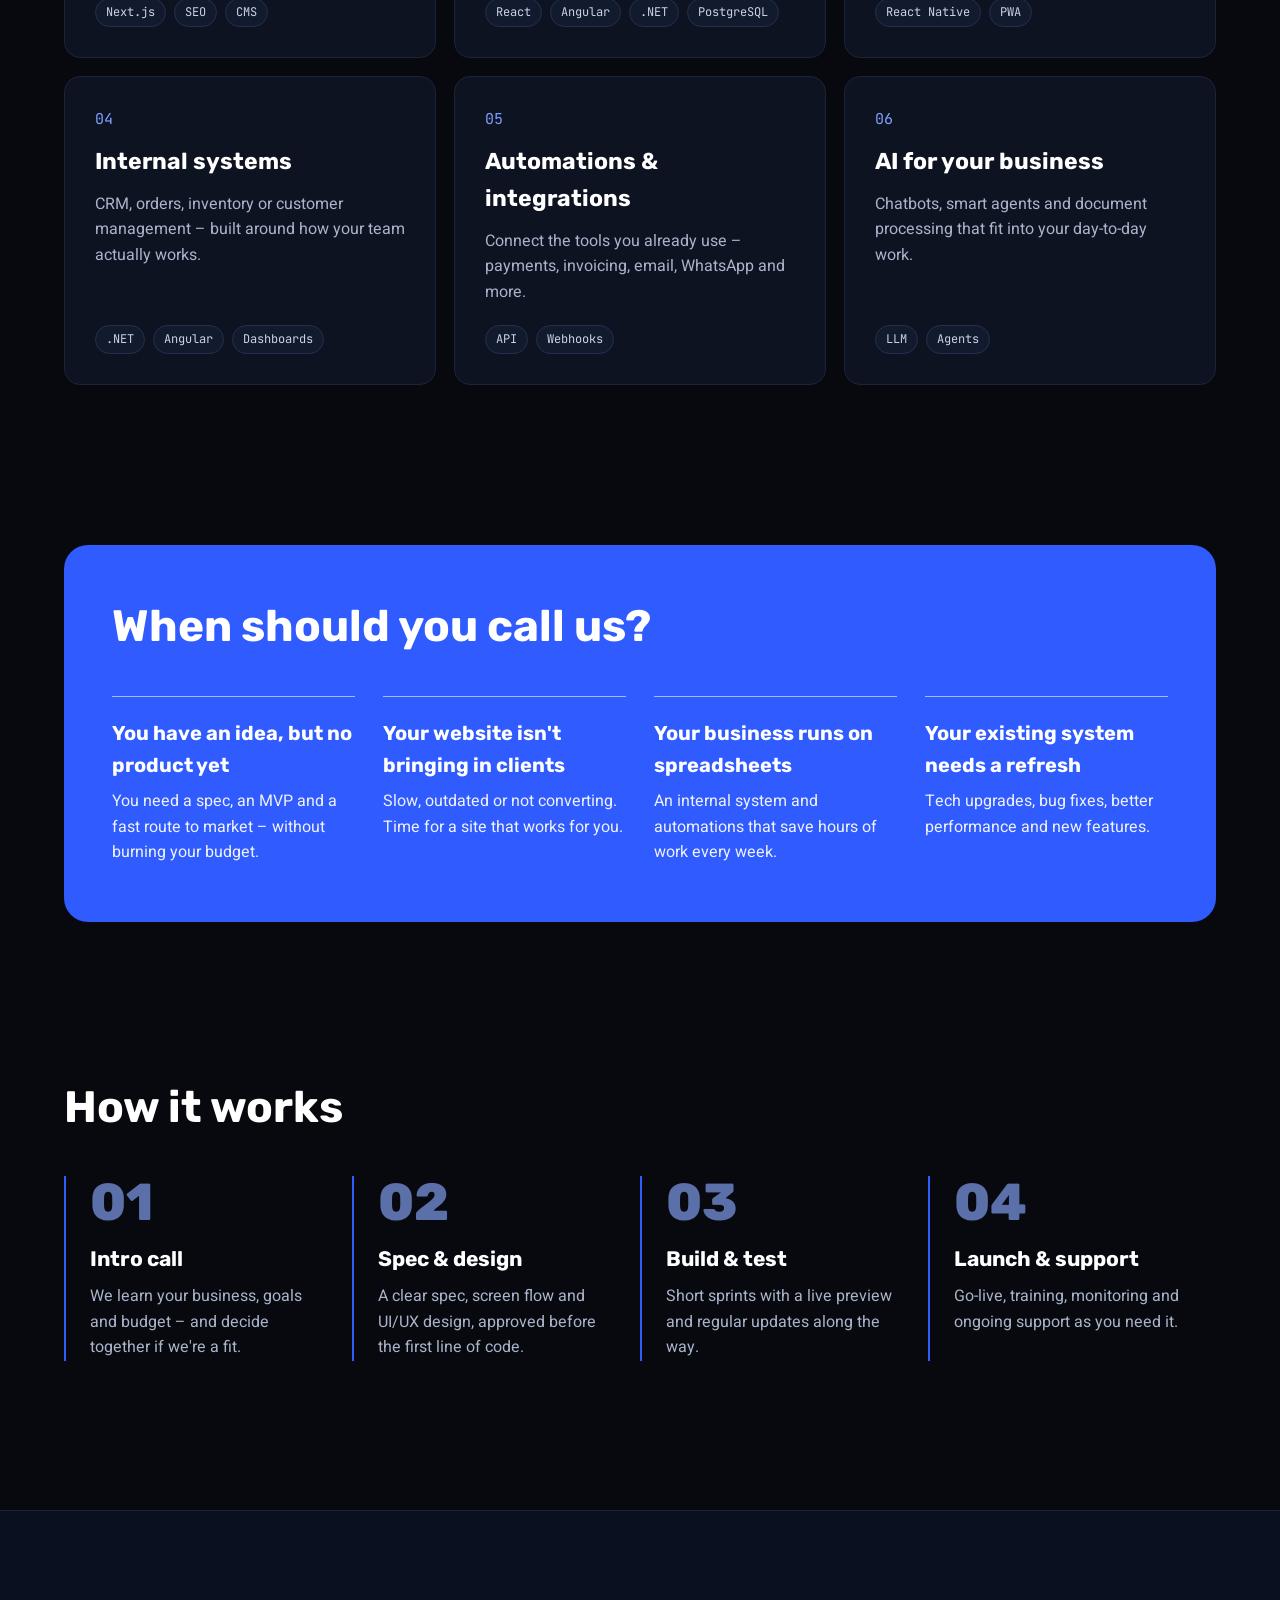
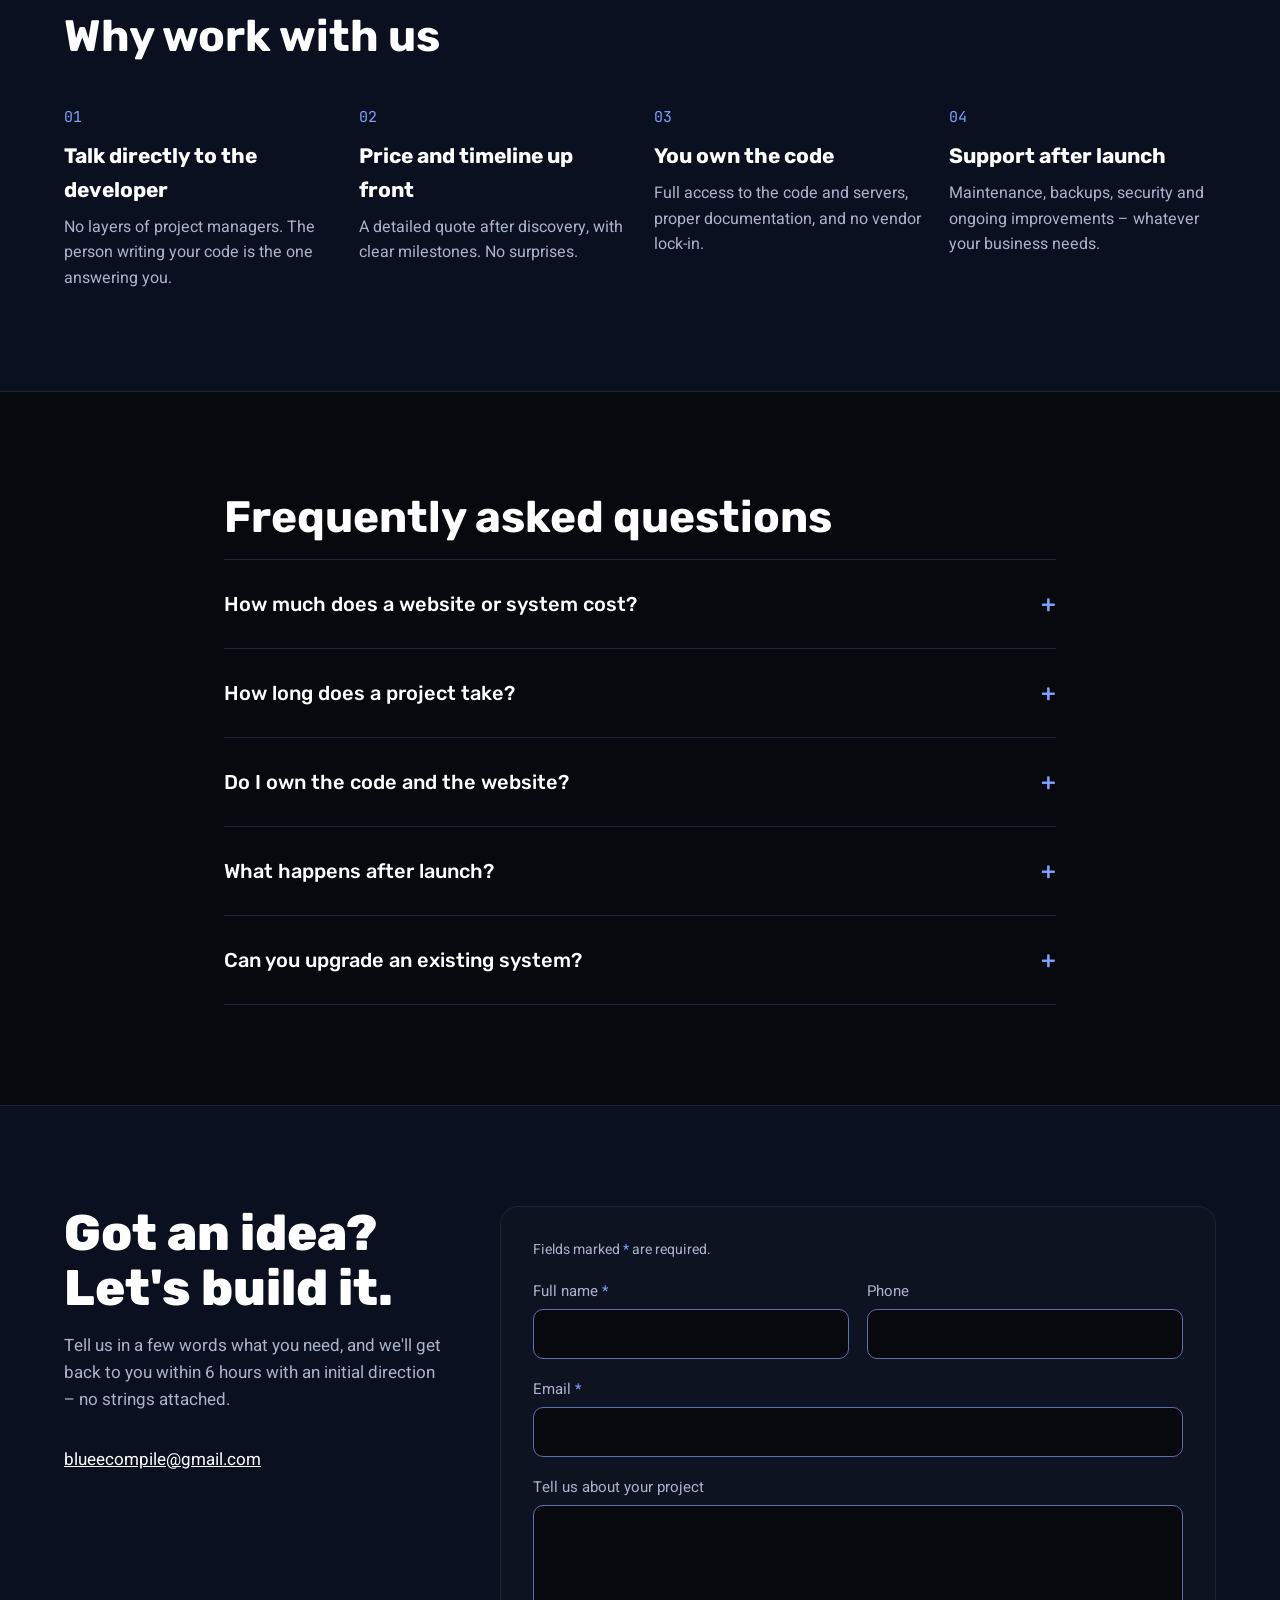
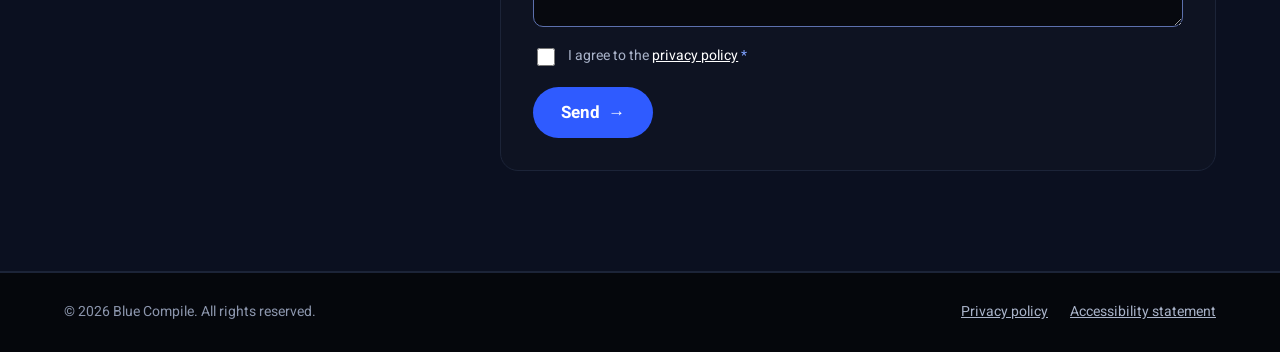
==== commit 71c4292d: "Add cookieless GoatCounter analytics, form-sent event, privacy policy note Co-Authored-By: Claude Op" ====
--- a/index.html
+++ b/index.html
@@ -119,6 +119,8 @@
 <link rel="preconnect" href="https://fonts.gstatic.com" crossorigin>
 <link href="https://fonts.googleapis.com/css2?family=Rubik:wght@500;700;800&family=Heebo:wght@400;500;700&family=JetBrains+Mono:wght@500&display=swap" rel="stylesheet">
 <link rel="stylesheet" href="styles.css">
+<script>window.goatcounter = {path: function (p) { return location.host + p; }};</script>
+<script data-goatcounter="https://bluecompile.goatcounter.com/count" async src="https://gc.zgo.at/count.js"></script>
 </head>
 <body>
 
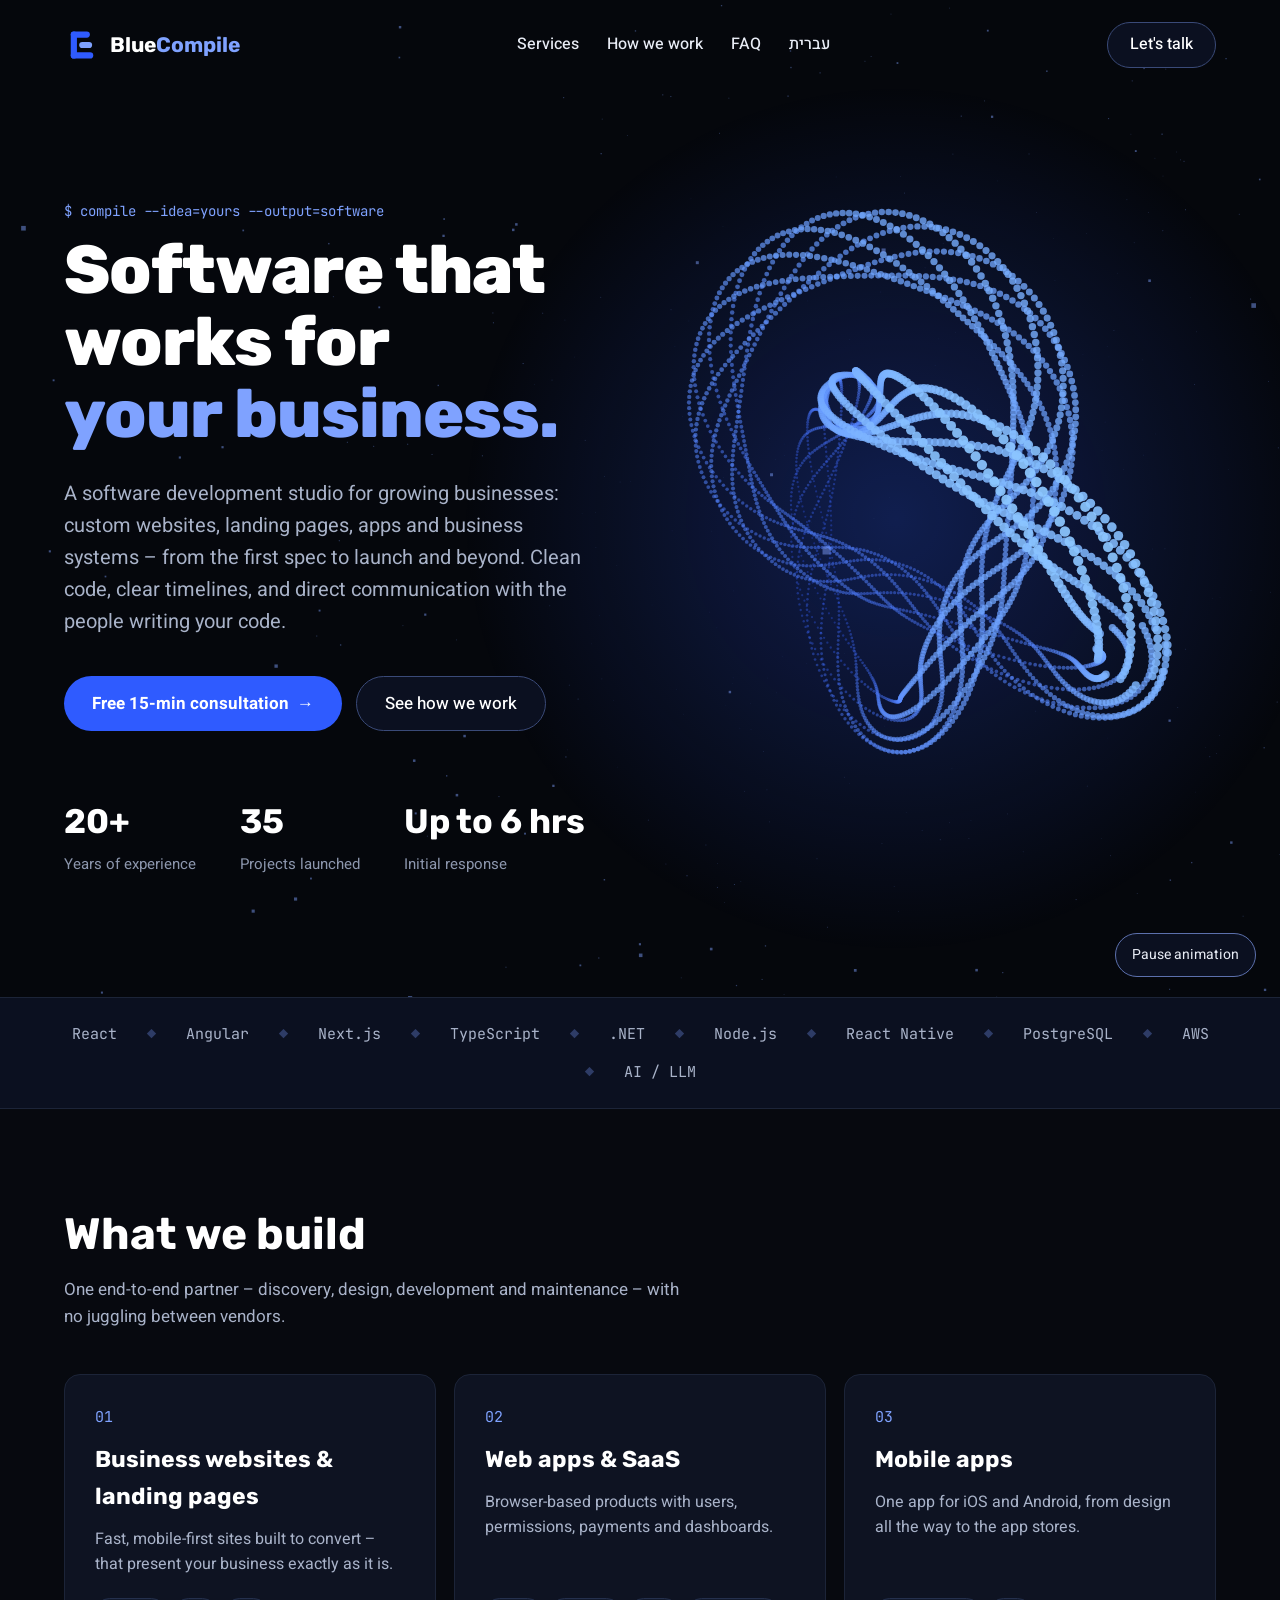
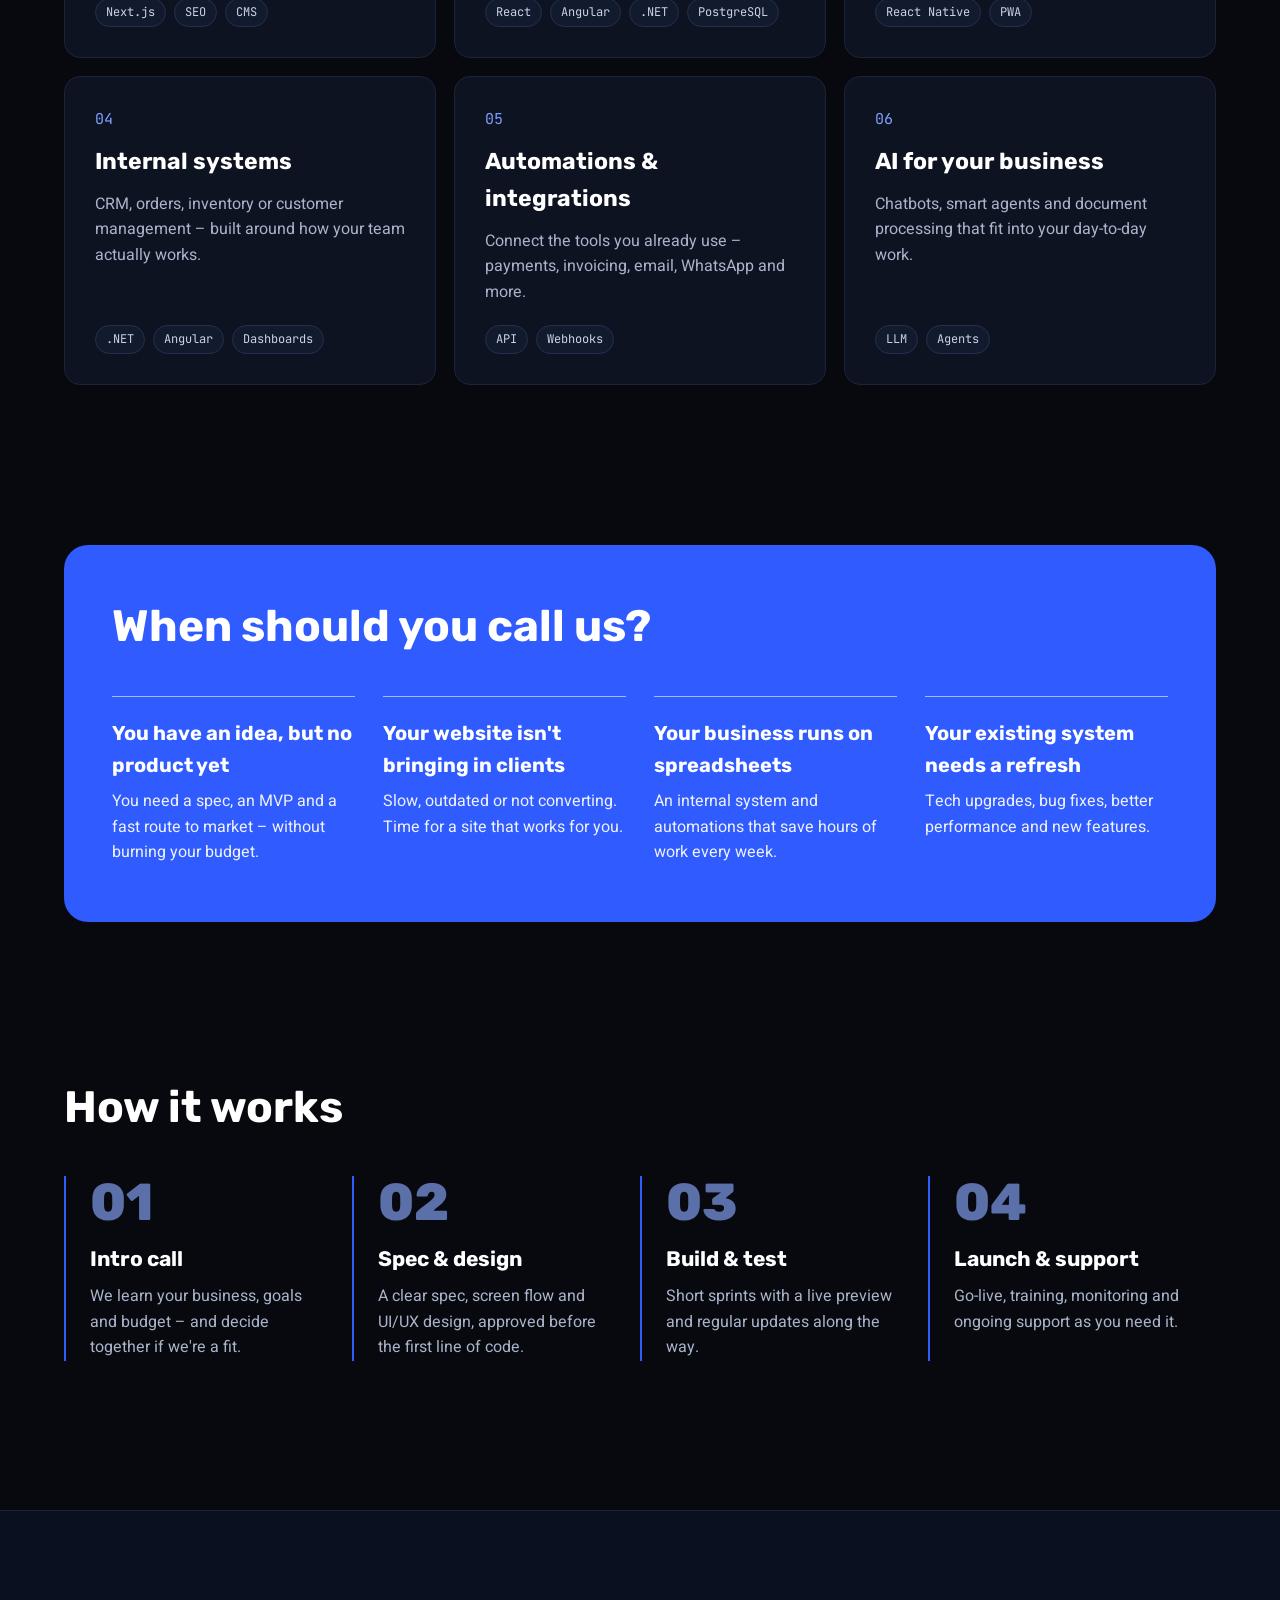
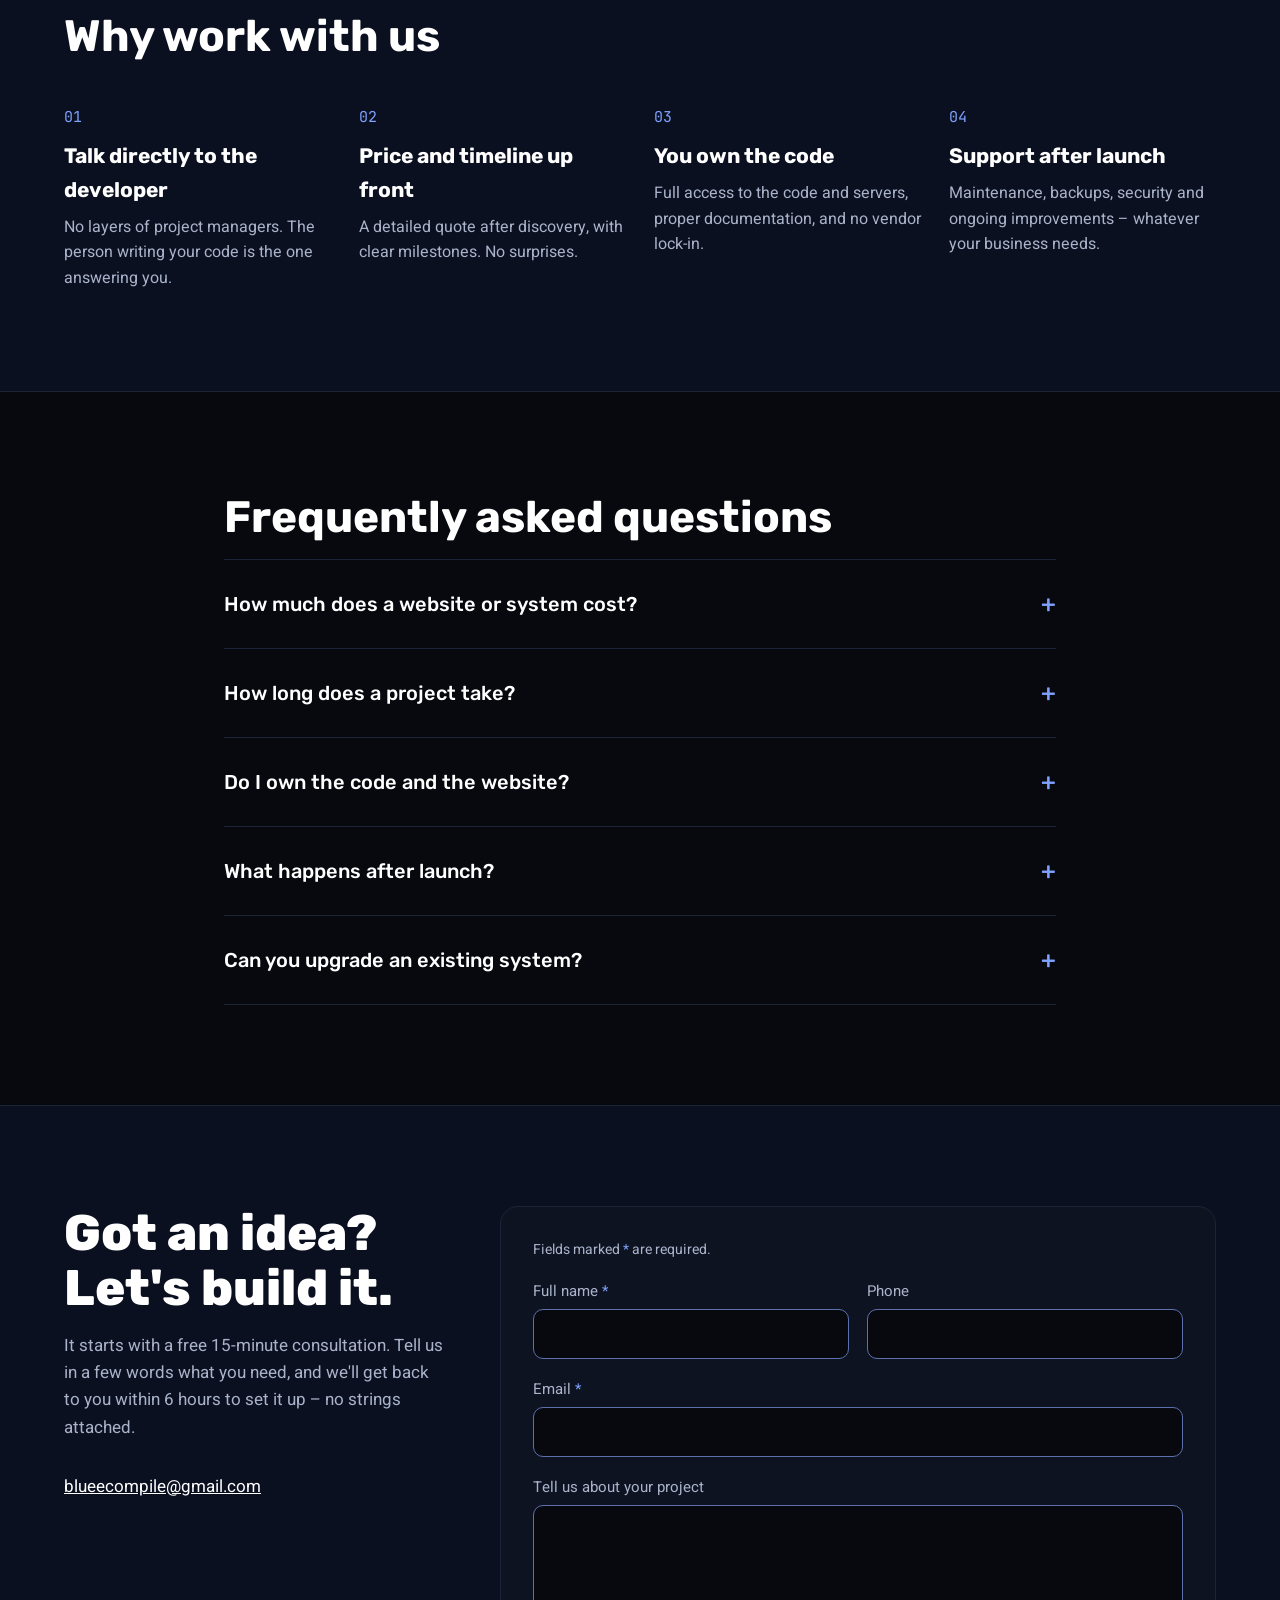
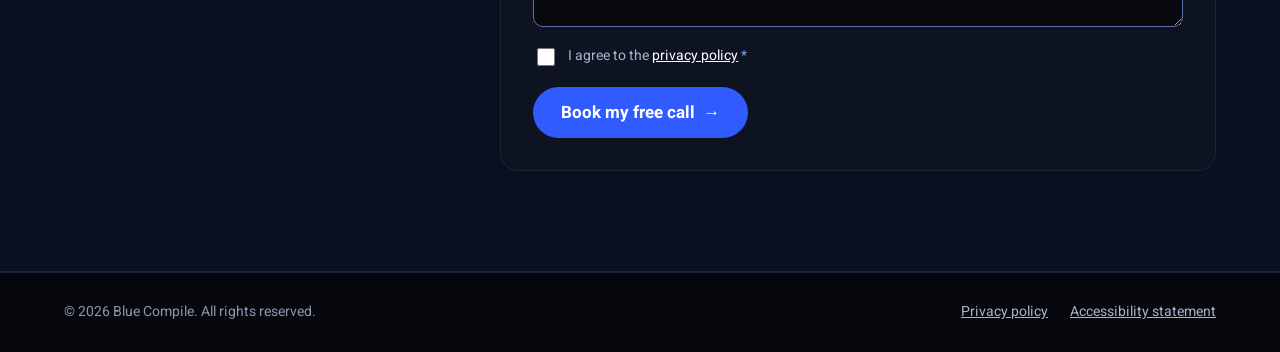
==== commit 47ba537b: "Systems landing page with free 15-min consultation offer; free consult CTA on home; track when the f" ====
--- a/index.html
+++ b/index.html
@@ -145,7 +145,7 @@
         <h1>Software that<br>works for<br><span class="hl">your business.</span></h1>
         <p class="lead">A software development studio for growing businesses: custom websites, landing pages, apps and business systems – from the first spec to launch and beyond. Clean code, clear timelines, and direct communication with the people writing your code.</p>
         <div class="ctas">
-          <a href="#contact" class="btn btn-primary">Start a project <span aria-hidden="true">→</span></a>
+          <a href="#contact" class="btn btn-primary">Free 15-min consultation <span aria-hidden="true">→</span></a>
           <a href="#process" class="btn btn-ghost">See how we work</a>
         </div>
         <div class="stats">
@@ -227,7 +227,7 @@
   <div class="wrap section contact">
     <div class="contact-copy">
       <h2 class="xl" id="contactTitle">Got an idea?<br>Let's build it.</h2>
-      <p class="sub">Tell us in a few words what you need, and we'll get back to you within 6 hours with an initial direction – no strings attached.</p>
+      <p class="sub">It starts with a free 15-minute consultation. Tell us in a few words what you need, and we'll get back to you within 6 hours to set it up – no strings attached.</p>
       <div class="contact-links">
         <a href="mailto:blueecompile@gmail.com">blueecompile@gmail.com</a>
       </div>
@@ -245,7 +245,7 @@
       <label><span>Tell us about your project</span><textarea name="message" rows="4"></textarea></label>
       <label class="check"><input type="checkbox" name="consent" required><span>I agree to the <a href="privacy.html">privacy policy</a> <span class="req" aria-hidden="true">*</span></span></label>
       <div class="status" id="formStatus" role="status" data-sending="Sending…" data-success="Thanks! We got your message and will be in touch soon." data-error="Something went wrong and your message wasn't sent. Please try again, or email us directly at blueecompile@gmail.com."></div>
-      <button type="submit" class="btn btn-primary">Send <span aria-hidden="true">→</span></button>
+      <button type="submit" class="btn btn-primary">Book my free call <span aria-hidden="true">→</span></button>
     </form>
   </div>
 </section>
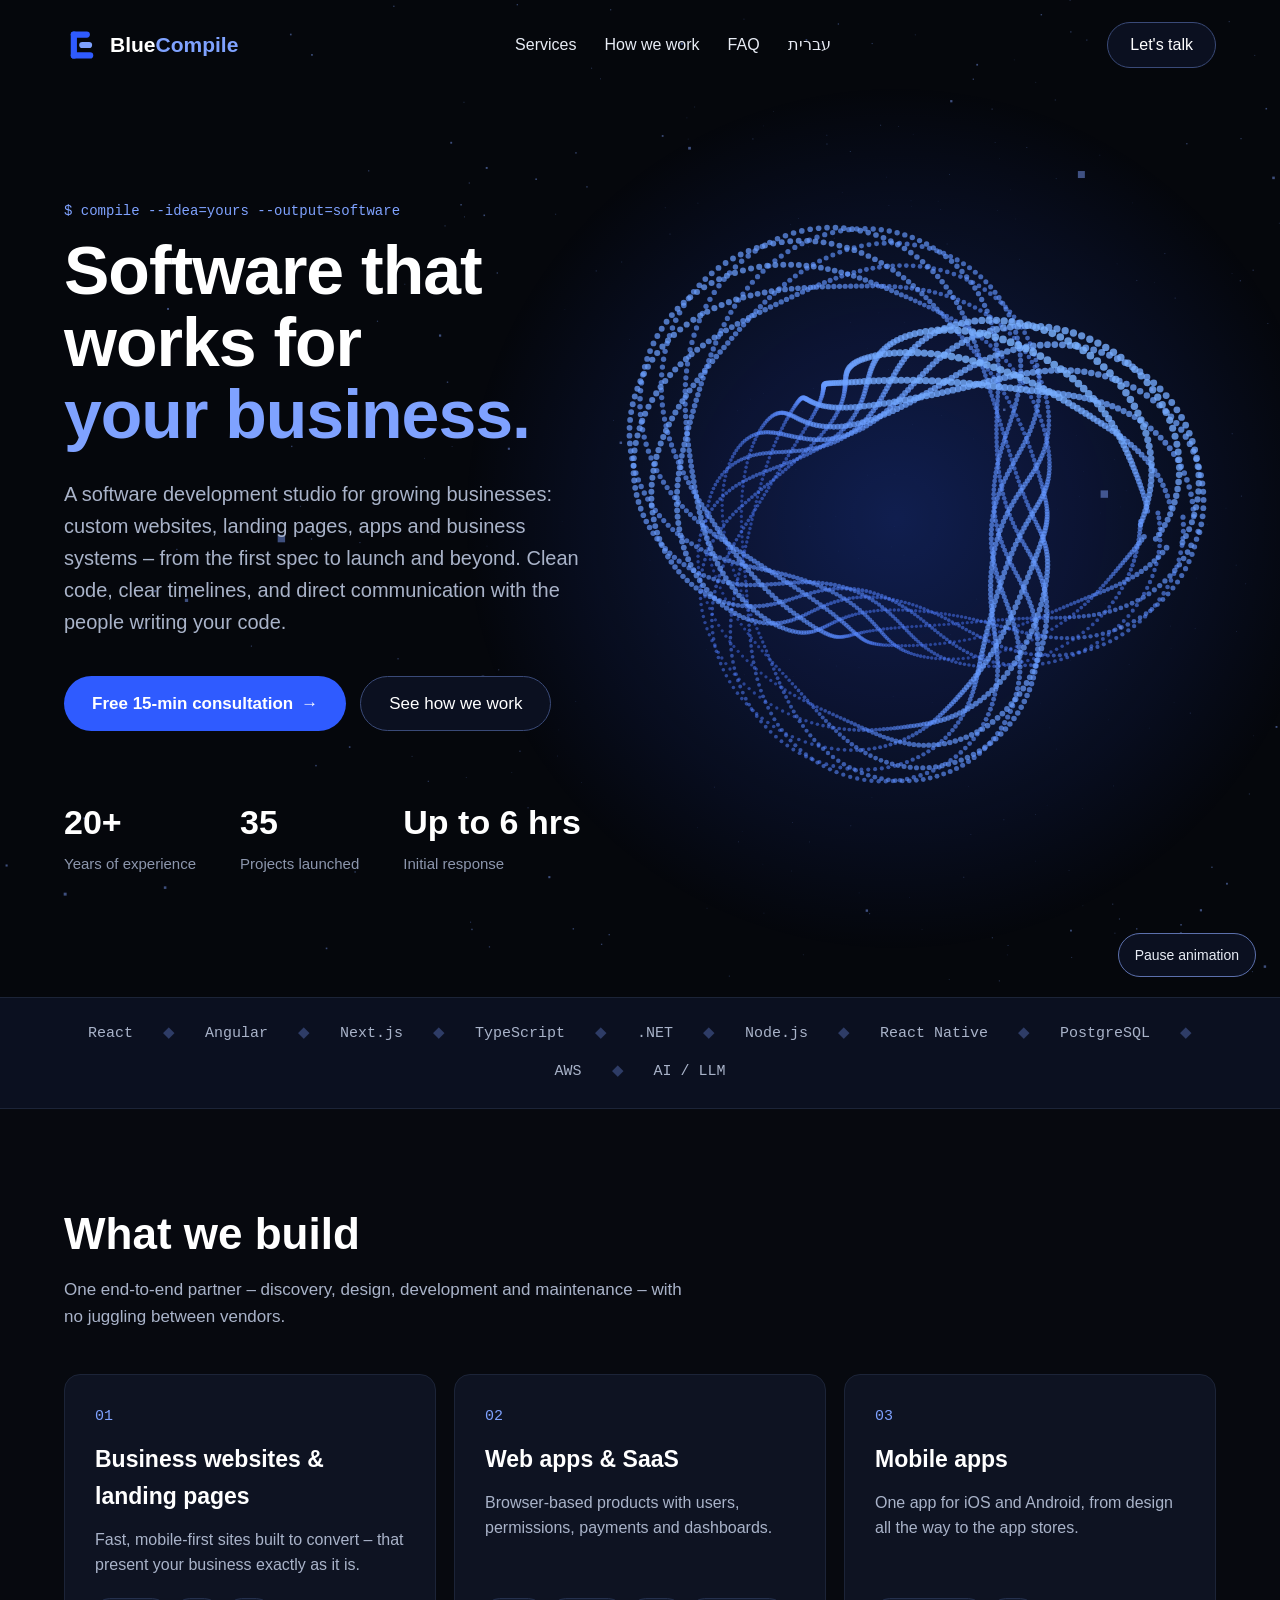
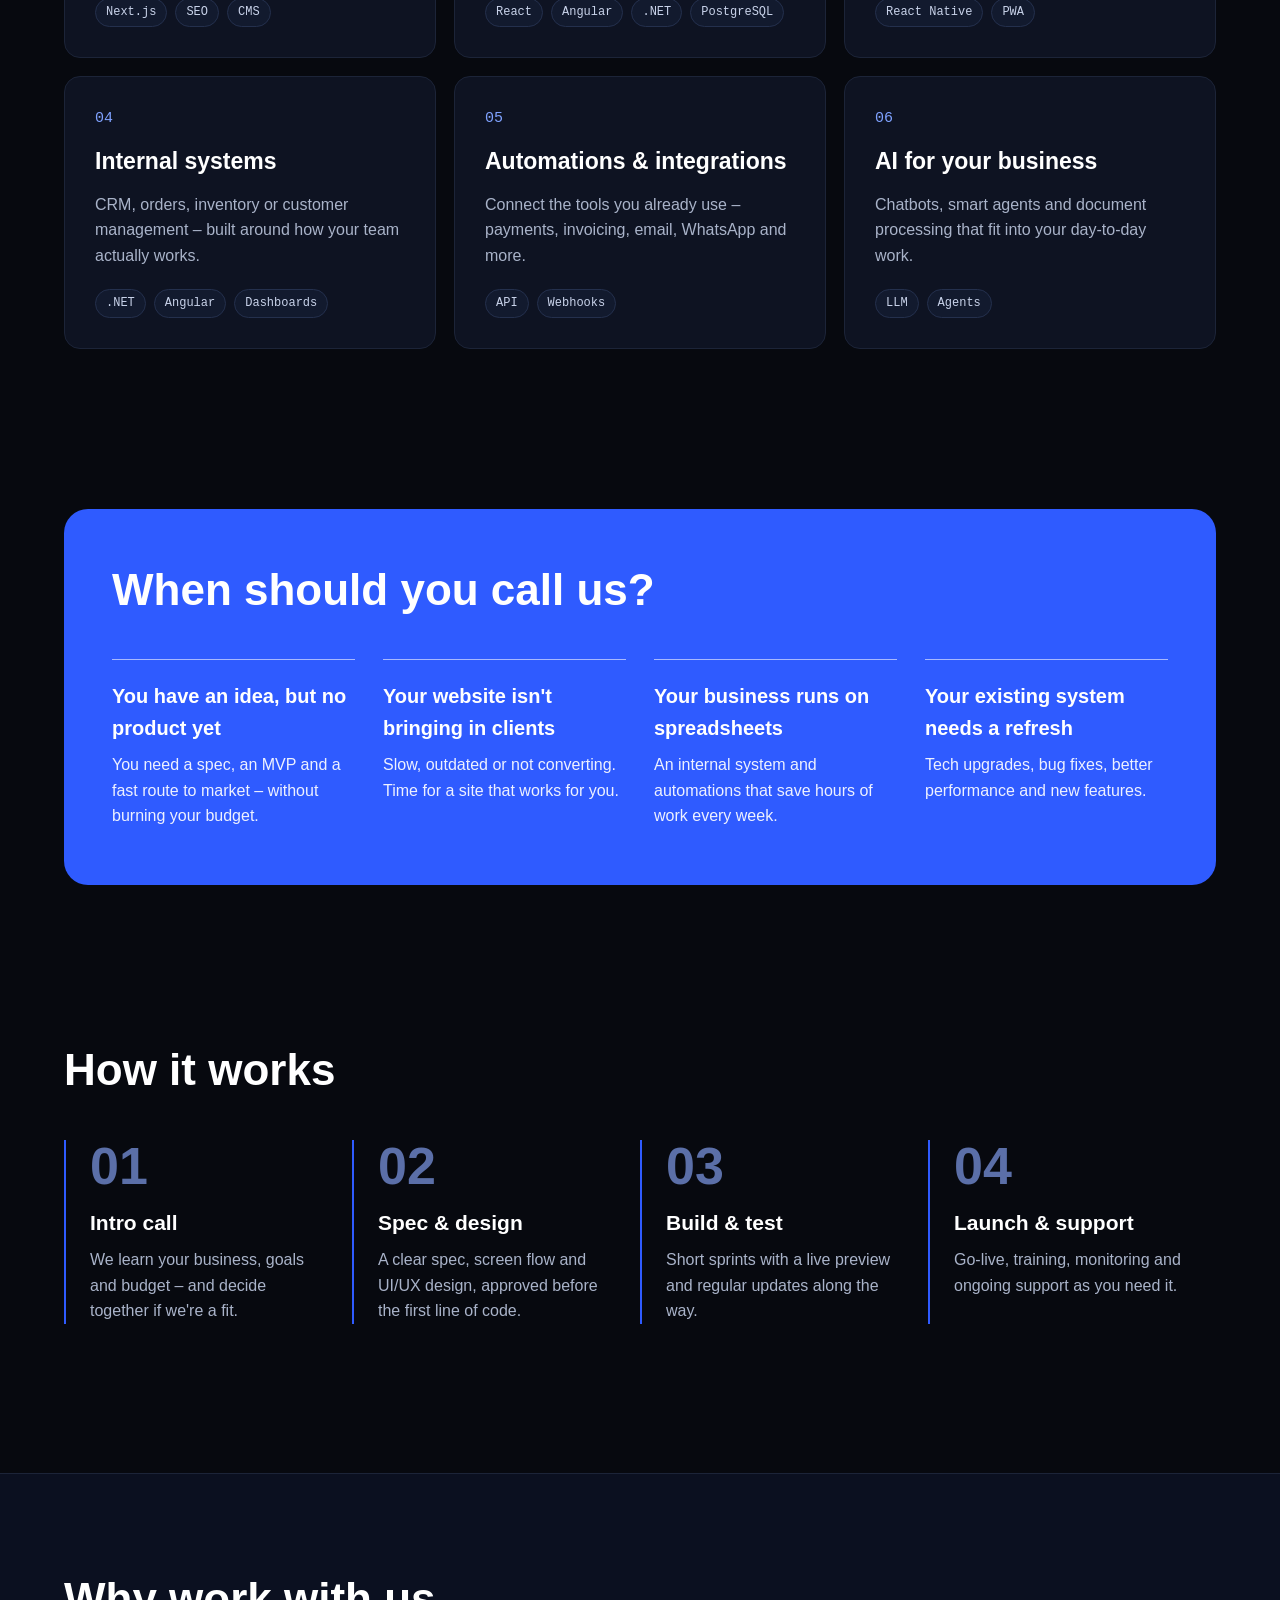
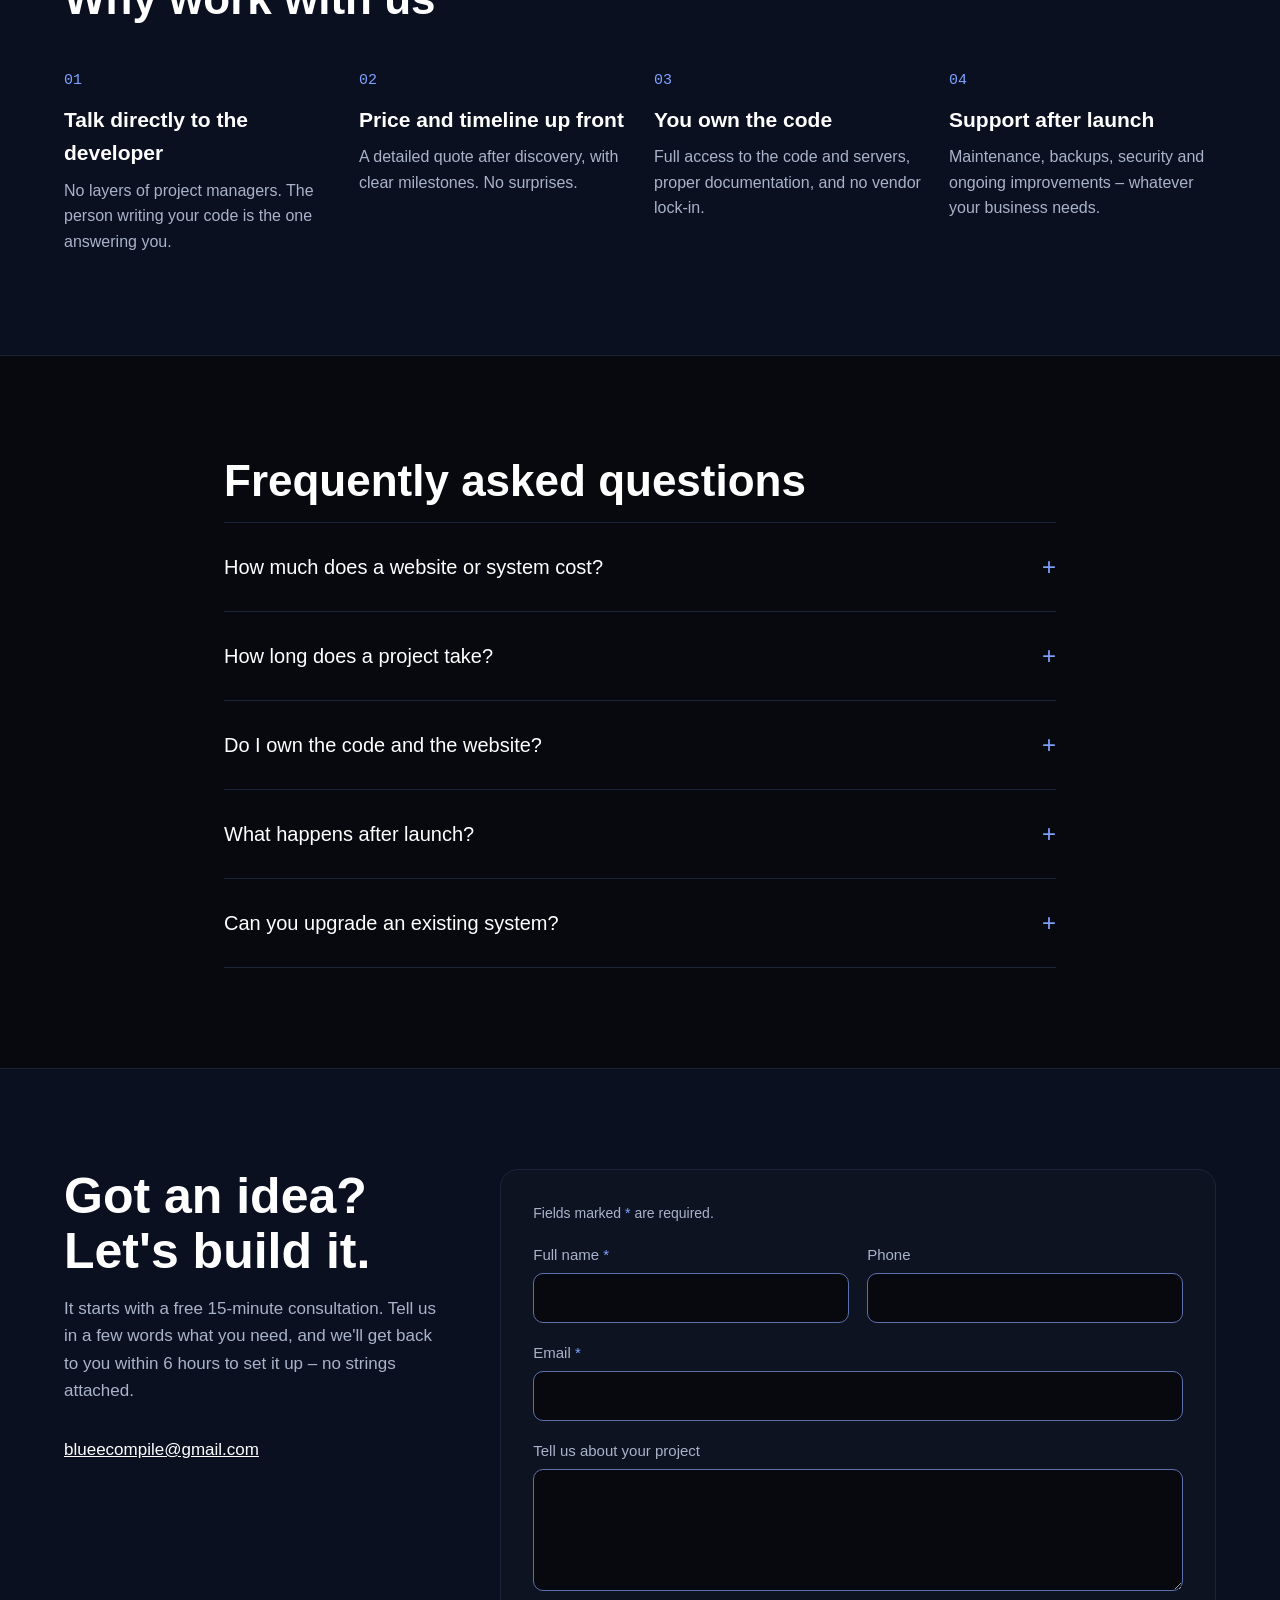
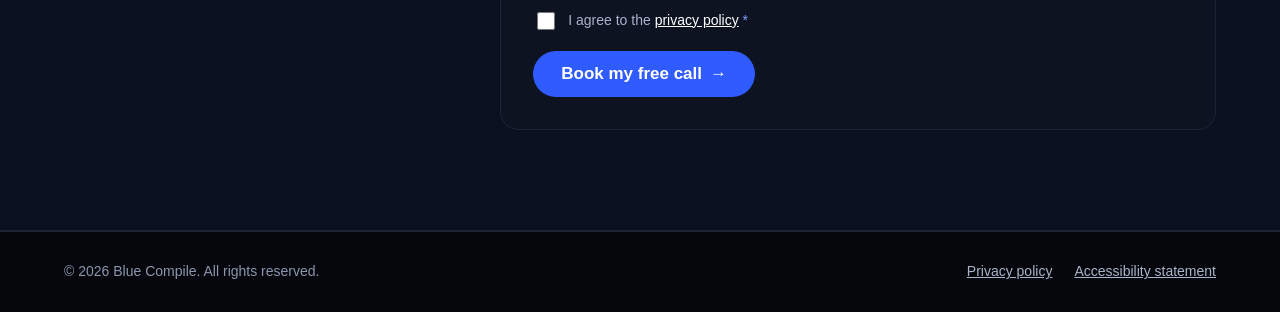
==== commit ea669071: "Security hardening and accessibility audit - Content-Security-Policy (meta): scripts only from self," ====
--- a/index.html
+++ b/index.html
@@ -2,6 +2,8 @@
 <html lang="en" dir="ltr">
 <head>
 <meta charset="utf-8">
+<meta http-equiv="Content-Security-Policy" content="default-src 'self'; script-src 'self' https://gc.zgo.at 'sha256-ZF6asi5tMLktMOJkgpYoQeKQSBmZ2P6BsjSql/QqwnU='; style-src 'self' https://fonts.googleapis.com; font-src https://fonts.gstatic.com; img-src 'self' data: https://bluecompile.goatcounter.com; connect-src 'self' https://api.web3forms.com https://bluecompile.goatcounter.com; form-action https://api.web3forms.com; base-uri 'self'; object-src 'none'; upgrade-insecure-requests">
+<meta name="referrer" content="strict-origin-when-cross-origin">
 <meta name="viewport" content="width=device-width, initial-scale=1">
 <title>Blue Compile | Custom Software Development, Websites &amp; Business Systems</title>
 <meta name="description" content="Blue Compile is a software development studio with 20+ years of experience. Websites, landing pages, web apps and business systems built with .NET, Angular and React.">
@@ -238,11 +240,11 @@
       <input type="checkbox" name="botcheck" class="hp" tabindex="-1" autocomplete="off" aria-hidden="true">
       <p class="form-note">Fields marked <span class="req">*</span> are required.</p>
       <div class="row">
-        <label><span>Full name <span class="req" aria-hidden="true">*</span></span><input type="text" name="name" autocomplete="name" required></label>
-        <label><span>Phone</span><input type="tel" name="phone" autocomplete="tel"></label>
+        <label><span>Full name <span class="req" aria-hidden="true">*</span></span><input type="text" name="name" maxlength="100" autocomplete="name" required></label>
+        <label><span>Phone</span><input type="tel" name="phone" maxlength="30" autocomplete="tel"></label>
       </div>
-      <label><span>Email <span class="req" aria-hidden="true">*</span></span><input type="email" name="email" autocomplete="email" required></label>
-      <label><span>Tell us about your project</span><textarea name="message" rows="4"></textarea></label>
+      <label><span>Email <span class="req" aria-hidden="true">*</span></span><input type="email" name="email" maxlength="254" autocomplete="email" required></label>
+      <label><span>Tell us about your project</span><textarea name="message" maxlength="2000" rows="4"></textarea></label>
       <label class="check"><input type="checkbox" name="consent" required><span>I agree to the <a href="privacy.html">privacy policy</a> <span class="req" aria-hidden="true">*</span></span></label>
       <div class="status" id="formStatus" role="status" data-sending="Sending…" data-success="Thanks! We got your message and will be in touch soon." data-error="Something went wrong and your message wasn't sent. Please try again, or email us directly at blueecompile@gmail.com."></div>
       <button type="submit" class="btn btn-primary">Book my free call <span aria-hidden="true">→</span></button>
--- a/styles.css
+++ b/styles.css
@@ -174,3 +174,6 @@
   html{scroll-behavior:auto}
   .card{transition:none}
 }
+
+/* Minimum 24px target size for nav and footer links (WCAG 2.2 - 2.5.8) */
+.nav-links a,.footer-links a{display:inline-flex;align-items:center;min-height:24px;min-width:24px}
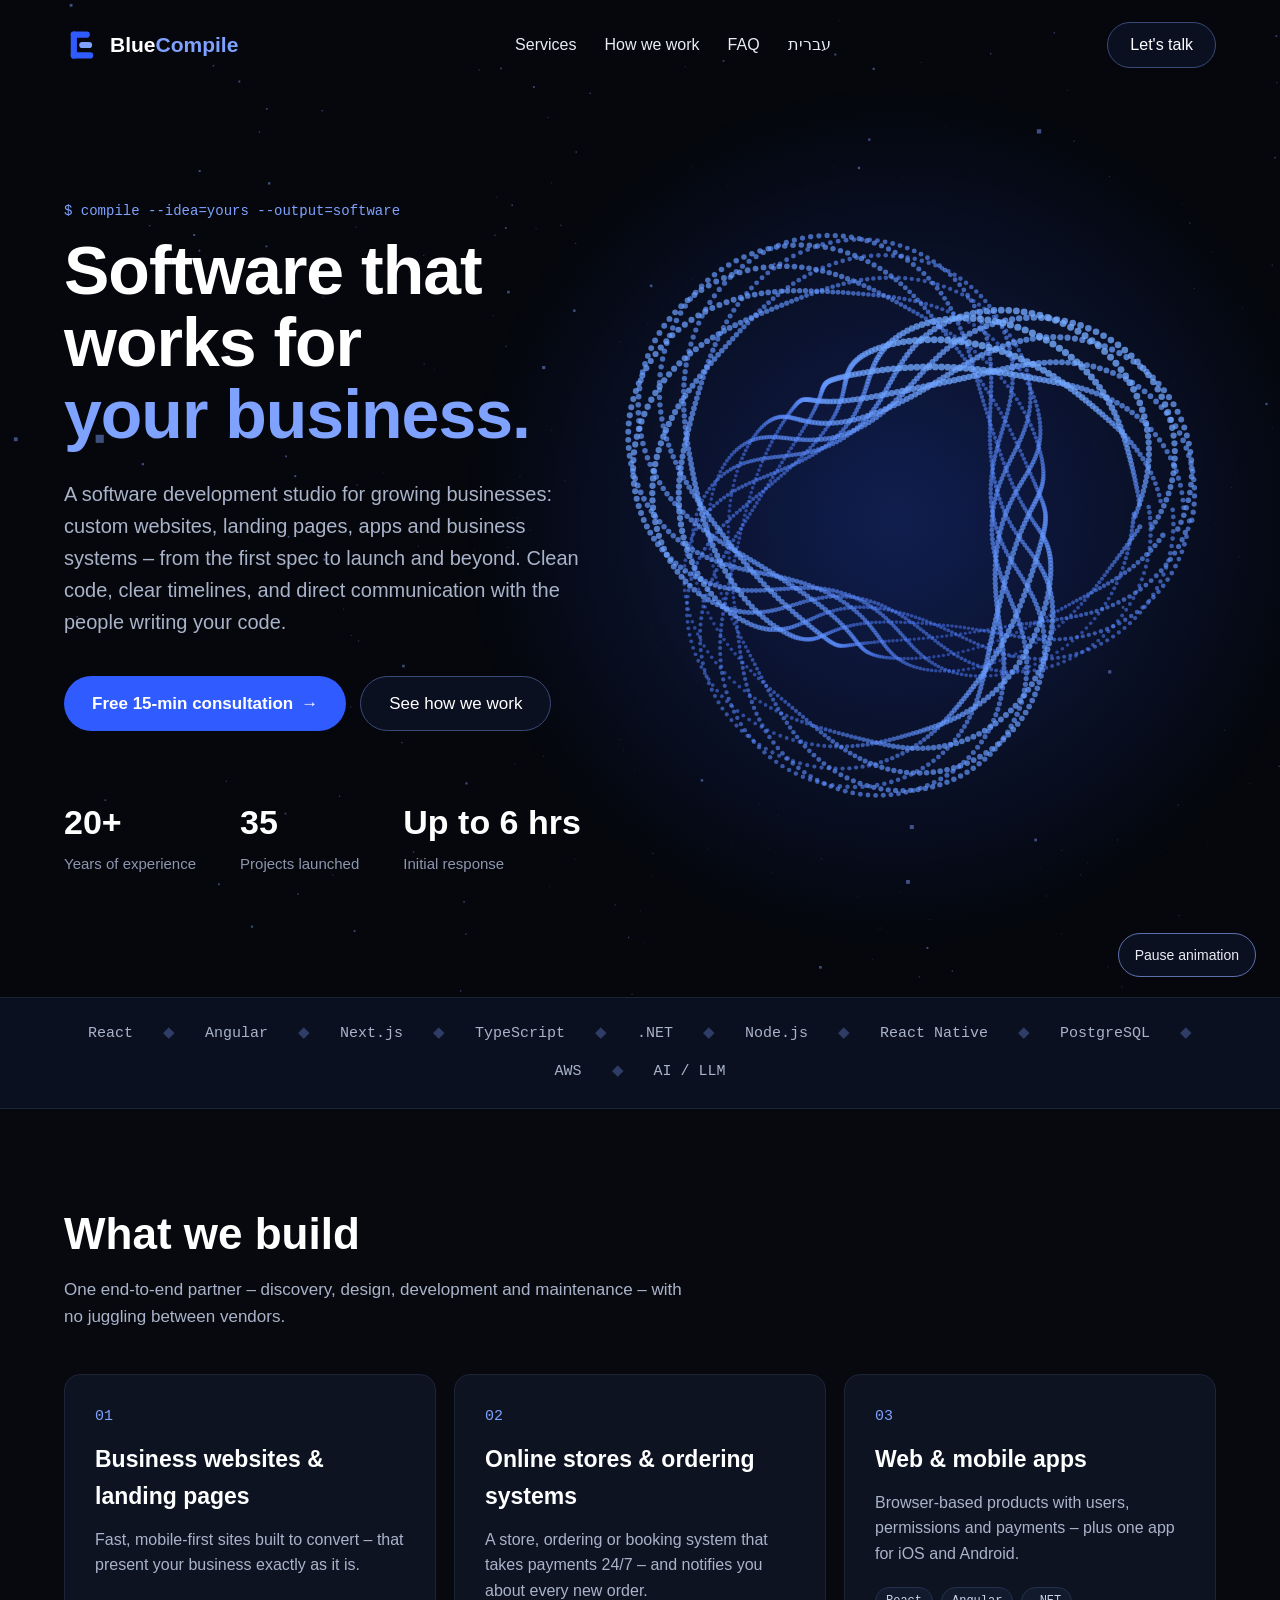
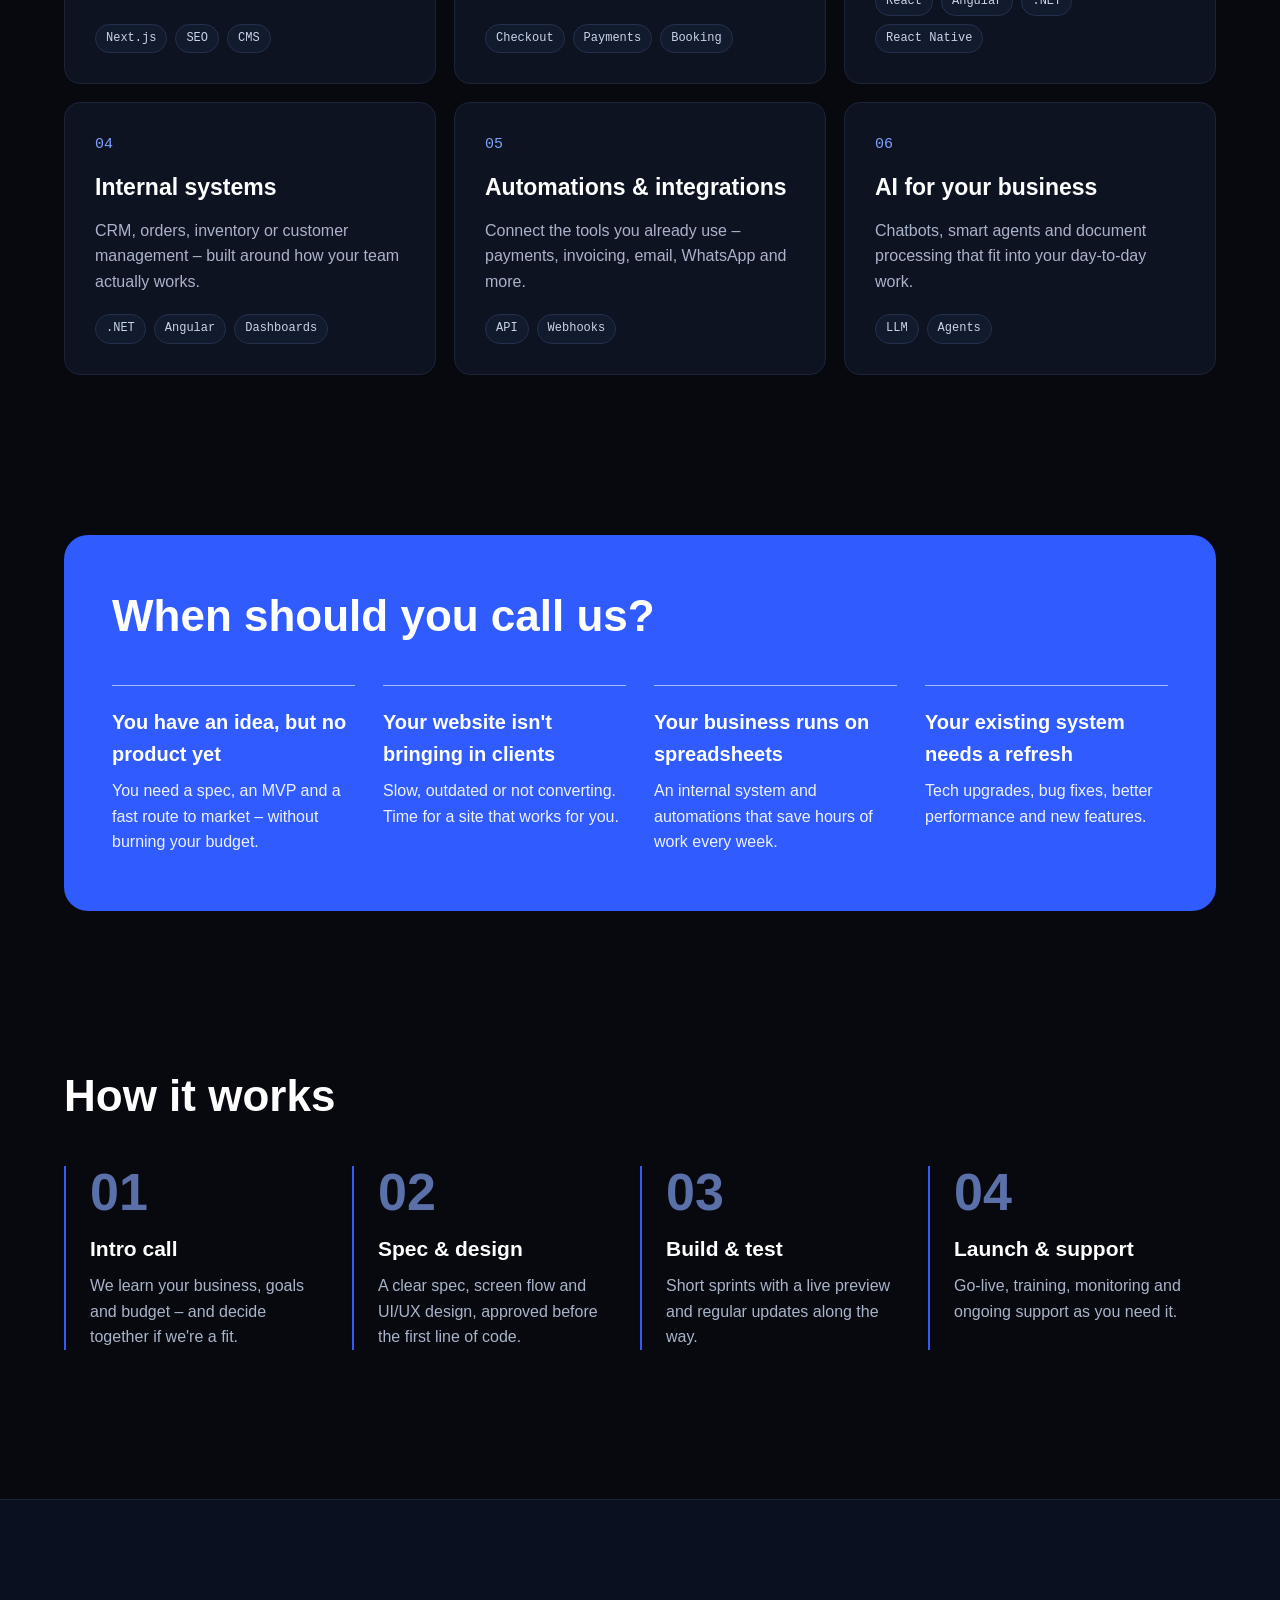
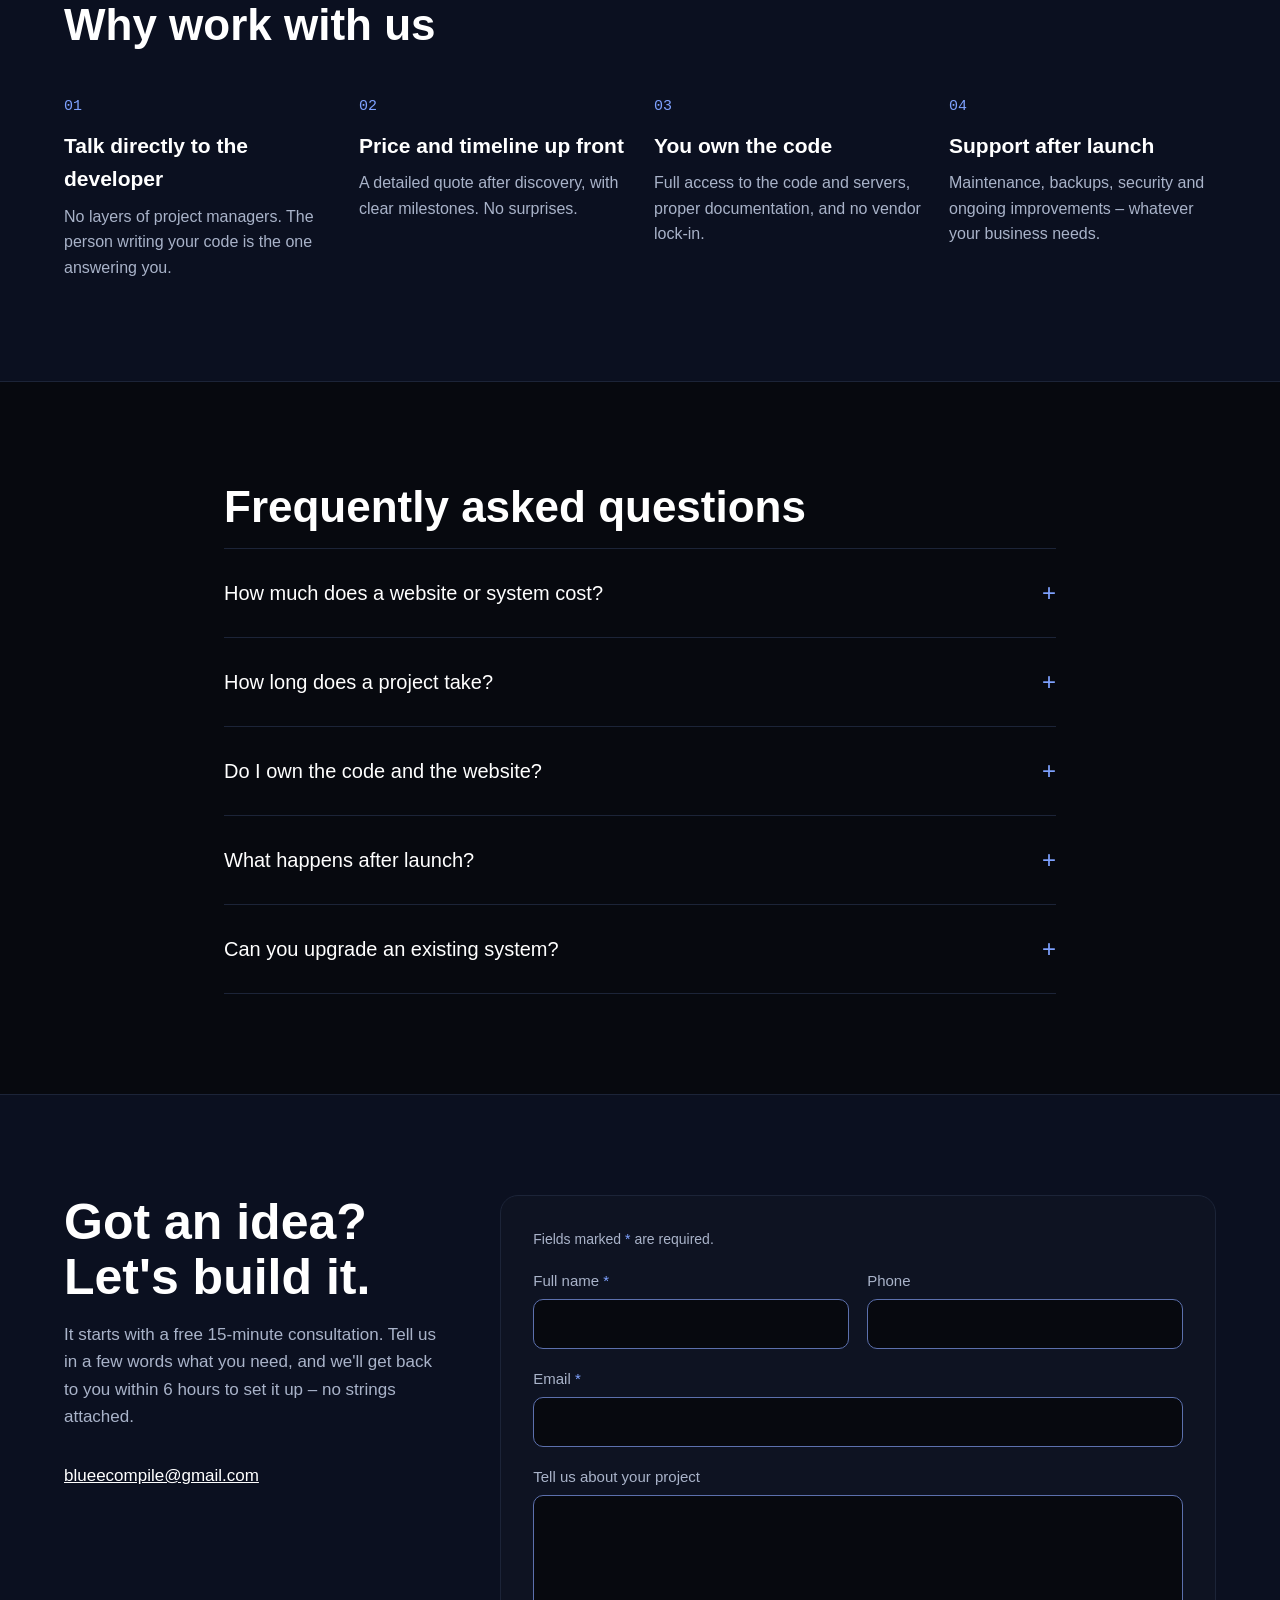
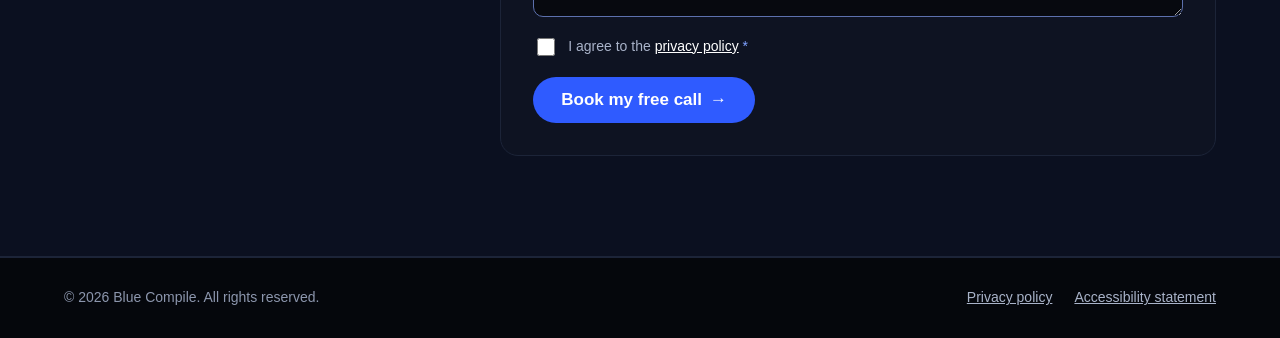
==== commit 930df8ef: "Add online stores & ordering systems as a service - New service card 02: online stores, ordering and" ====
--- a/index.html
+++ b/index.html
@@ -6,7 +6,7 @@
 <meta name="referrer" content="strict-origin-when-cross-origin">
 <meta name="viewport" content="width=device-width, initial-scale=1">
 <title>Blue Compile | Custom Software Development, Websites &amp; Business Systems</title>
-<meta name="description" content="Blue Compile is a software development studio with 20+ years of experience. Websites, landing pages, web apps and business systems built with .NET, Angular and React.">
+<meta name="description" content="Blue Compile is a software development studio with 20+ years of experience. Websites, landing pages, online stores, web apps and business systems built with .NET, Angular and React.">
 <meta name="theme-color" content="#05070C">
 <link rel="canonical" href="https://bluecompile.com/">
 <link rel="icon" href="favicon.svg" type="image/svg+xml">
@@ -14,7 +14,7 @@
 <meta property="og:site_name" content="Blue Compile">
 <meta property="og:url" content="https://bluecompile.com/">
 <meta property="og:title" content="Blue Compile – Custom software for your business">
-<meta property="og:description" content="Websites, landing pages, web apps and business systems. 20+ years of experience.">
+<meta property="og:description" content="Websites, landing pages, online stores, web apps and business systems. 20+ years of experience.">
 <meta property="og:image" content="https://bluecompile.com/og-image.png">
 <meta property="og:image:width" content="1200">
 <meta property="og:image:height" content="630">
@@ -32,7 +32,7 @@
   "logo": "https://bluecompile.com/favicon.svg",
   "image": "https://bluecompile.com/og-image.png",
   "email": "blueecompile@gmail.com",
-  "description": "Blue Compile is a software development studio with 20+ years of experience. Websites, landing pages, web apps and business systems built with .NET, Angular and React.",
+  "description": "Blue Compile is a software development studio with 20+ years of experience. Websites, landing pages, online stores, web apps and business systems built with .NET, Angular and React.",
   "areaServed": [
    "IL",
    "US"
@@ -41,6 +41,8 @@
    "Software development",
    "Web development",
    "Landing pages",
+   "E-commerce",
+   "Online ordering systems",
    ".NET",
    "Angular",
    "React",
@@ -174,8 +176,8 @@
   <p class="sub">One end-to-end partner – discovery, design, development and maintenance – with no juggling between vendors.</p>
   <div class="grid grid-cards">
     <article class="card"><div class="num" aria-hidden="true">01</div><h3>Business websites &amp; landing pages</h3><p>Fast, mobile-first sites built to convert – that present your business exactly as it is.</p><div class="tags"><span>Next.js</span><span>SEO</span><span>CMS</span></div></article>
-    <article class="card"><div class="num" aria-hidden="true">02</div><h3>Web apps &amp; SaaS</h3><p>Browser-based products with users, permissions, payments and dashboards.</p><div class="tags"><span>React</span><span>Angular</span><span>.NET</span><span>PostgreSQL</span></div></article>
-    <article class="card"><div class="num" aria-hidden="true">03</div><h3>Mobile apps</h3><p>One app for iOS and Android, from design all the way to the app stores.</p><div class="tags"><span>React Native</span><span>PWA</span></div></article>
+    <article class="card"><div class="num" aria-hidden="true">02</div><h3>Online stores &amp; ordering systems</h3><p>A store, ordering or booking system that takes payments 24/7 – and notifies you about every new order.</p><div class="tags"><span>Checkout</span><span>Payments</span><span>Booking</span></div></article>
+    <article class="card"><div class="num" aria-hidden="true">03</div><h3>Web &amp; mobile apps</h3><p>Browser-based products with users, permissions and payments – plus one app for iOS and Android.</p><div class="tags"><span>React</span><span>Angular</span><span>.NET</span><span>React Native</span></div></article>
     <article class="card"><div class="num" aria-hidden="true">04</div><h3>Internal systems</h3><p>CRM, orders, inventory or customer management – built around how your team actually works.</p><div class="tags"><span>.NET</span><span>Angular</span><span>Dashboards</span></div></article>
     <article class="card"><div class="num" aria-hidden="true">05</div><h3>Automations &amp; integrations</h3><p>Connect the tools you already use – payments, invoicing, email, WhatsApp and more.</p><div class="tags"><span>API</span><span>Webhooks</span></div></article>
     <article class="card"><div class="num" aria-hidden="true">06</div><h3>AI for your business</h3><p>Chatbots, smart agents and document processing that fit into your day-to-day work.</p><div class="tags"><span>LLM</span><span>Agents</span></div></article>
--- a/styles.css
+++ b/styles.css
@@ -8,7 +8,7 @@
 *{box-sizing:border-box}
 html{scroll-behavior:smooth}
 body{margin:0;background:var(--bg);color:var(--text);font-family:Heebo,sans-serif;font-size:17px;line-height:1.6}
-a{color:var(--text)}a:hover{color:var(--accent-light)}
+a{color:var(--text)}
 h1,h2,h3{font-family:Rubik,sans-serif;color:var(--white);margin:0}
 p{margin:0}
 img{max-width:100%}
@@ -32,7 +32,7 @@
 /* buttons */
 .btn{display:inline-flex;align-items:center;gap:8px;min-height:44px;padding:13px 28px;border-radius:999px;text-decoration:none;font-weight:700;font-size:17px;border:none;cursor:pointer;font-family:inherit}
 .btn-primary{background:var(--accent);color:#fff}
-.btn-primary:hover{background:#2148E0;color:#fff}
+
 .btn-ghost{border:1.5px solid #3A4A78;background:var(--band);color:#fff;font-weight:500}
 .btn-sm{padding:9px 22px;font-size:16px}
 
@@ -64,7 +64,7 @@
 
 /* cards */
 .card{background:var(--surface);border:1px solid var(--line);border-radius:var(--radius);padding:30px;display:flex;flex-direction:column;gap:12px;transition:border-color .2s,transform .2s}
-.card:hover{border-color:var(--line-strong);transform:translateY(-2px)}
+
 .card h3{font-size:23px}
 .card p{color:var(--muted);font-size:16px}
 .num{font-family:'JetBrains Mono',monospace;font-size:15px;color:var(--accent-light)}
@@ -146,7 +146,7 @@
 :focus-visible{outline:2px solid var(--accent-light);outline-offset:3px;border-radius:4px}
 .btn:focus-visible{border-radius:999px}
 .anim-toggle{position:absolute;inset-inline-end:24px;bottom:20px;z-index:2;min-height:44px;padding:8px 16px;border-radius:999px;border:1px solid var(--input-border);background:var(--band);color:var(--text);font:inherit;font-size:14px;cursor:pointer}
-.anim-toggle:hover{border-color:var(--accent-light)}
+
 .req{color:var(--accent-light)}
 .form-note{font-size:14px;color:var(--muted)}
 
@@ -172,8 +172,24 @@
 }
 @media (prefers-reduced-motion:reduce){
   html{scroll-behavior:auto}
-  .card{transition:none}
+  .card,.btn{transition:none}
+  .btn:active{transform:none}
 }
 
 /* Minimum 24px target size for nav and footer links (WCAG 2.2 - 2.5.8) */
 .nav-links a,.footer-links a{display:inline-flex;align-items:center;min-height:24px;min-width:24px}
+
+/* Polish: hover only on devices with a real pointer, so effects do not stick after a tap */
+@media (hover:hover){
+  a:hover{color:var(--accent-light)}
+  .btn-primary:hover{background:#2148E0;color:#fff}
+  .card:hover{border-color:var(--line-strong);transform:translateY(-2px)}
+  .anim-toggle:hover{border-color:var(--accent-light)}
+}
+/* Polish: smooth colour change and press feedback on buttons */
+.btn{transition:background-color .2s ease,border-color .2s ease,color .2s ease,transform .15s ease-out}
+.btn:active{transform:scale(.97)}
+@media (prefers-reduced-motion:reduce){
+  .btn{transition:none}
+  .btn:active{transform:none}
+}
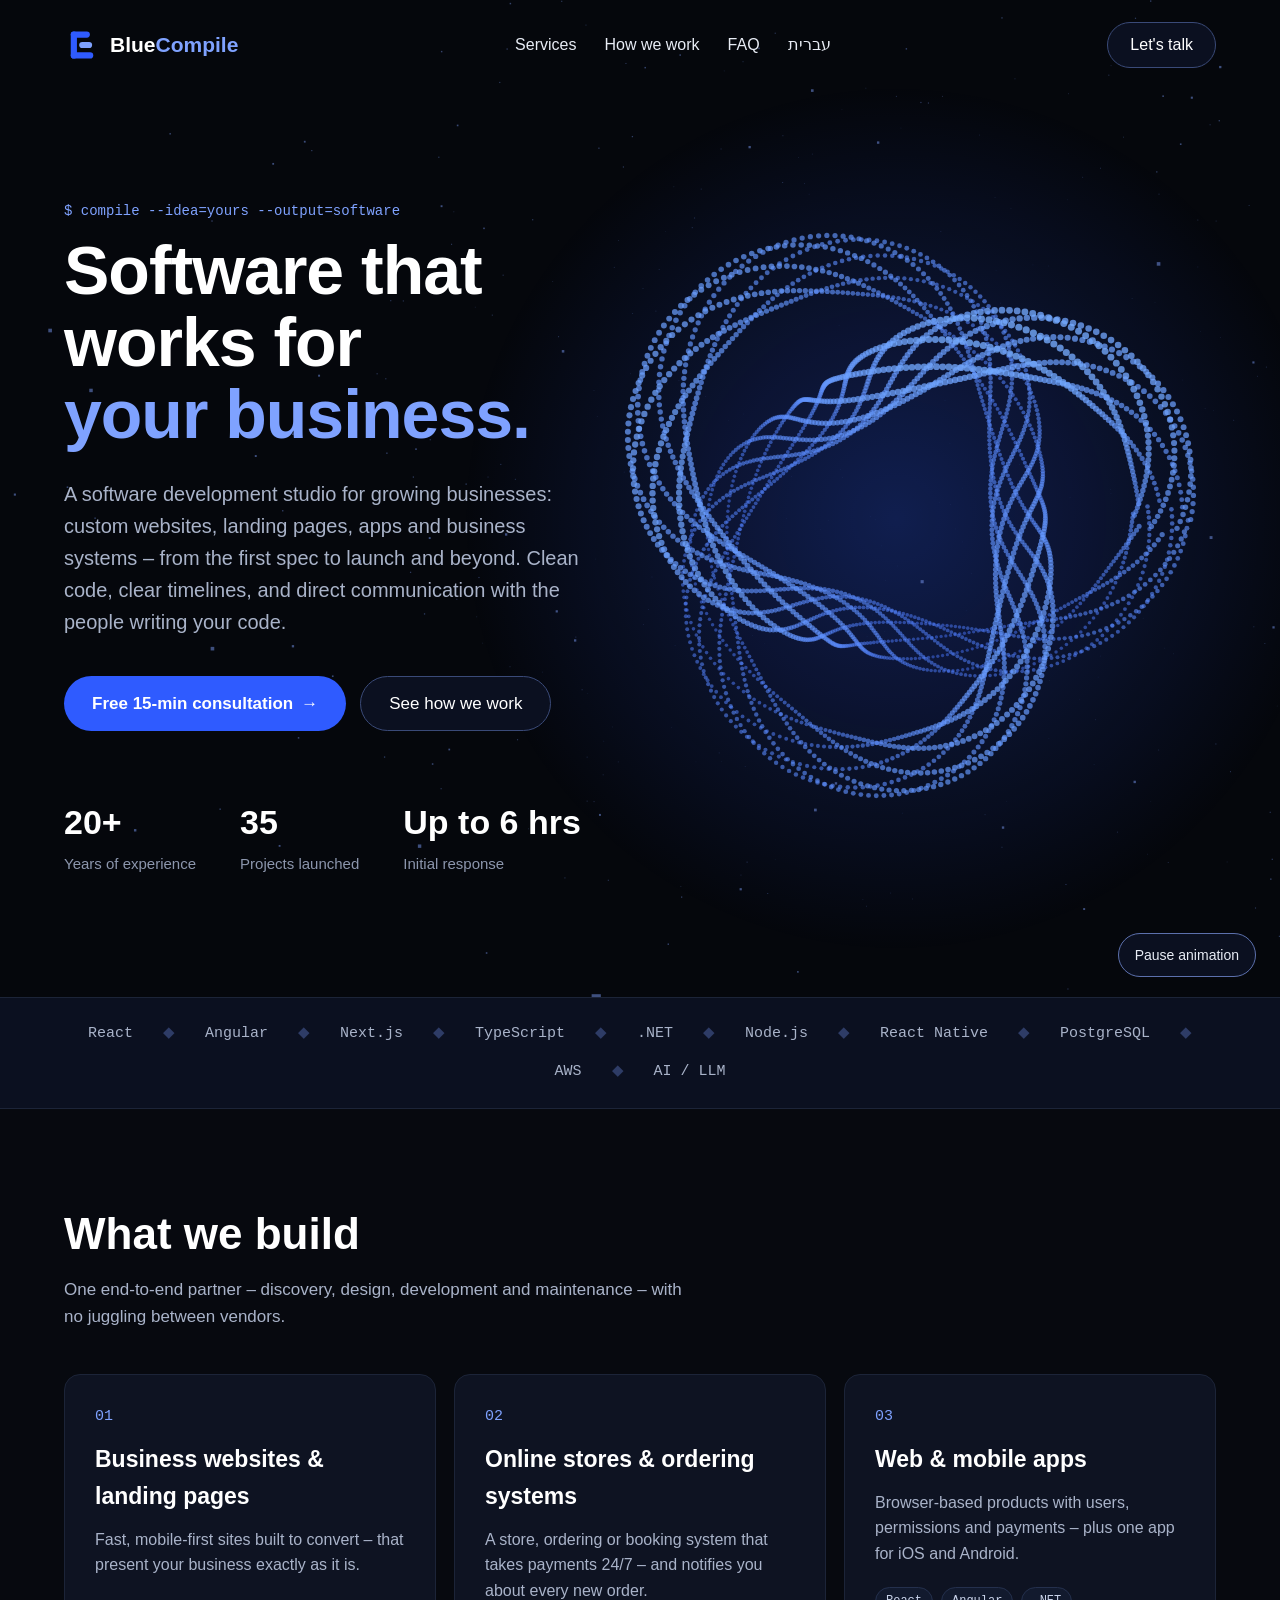
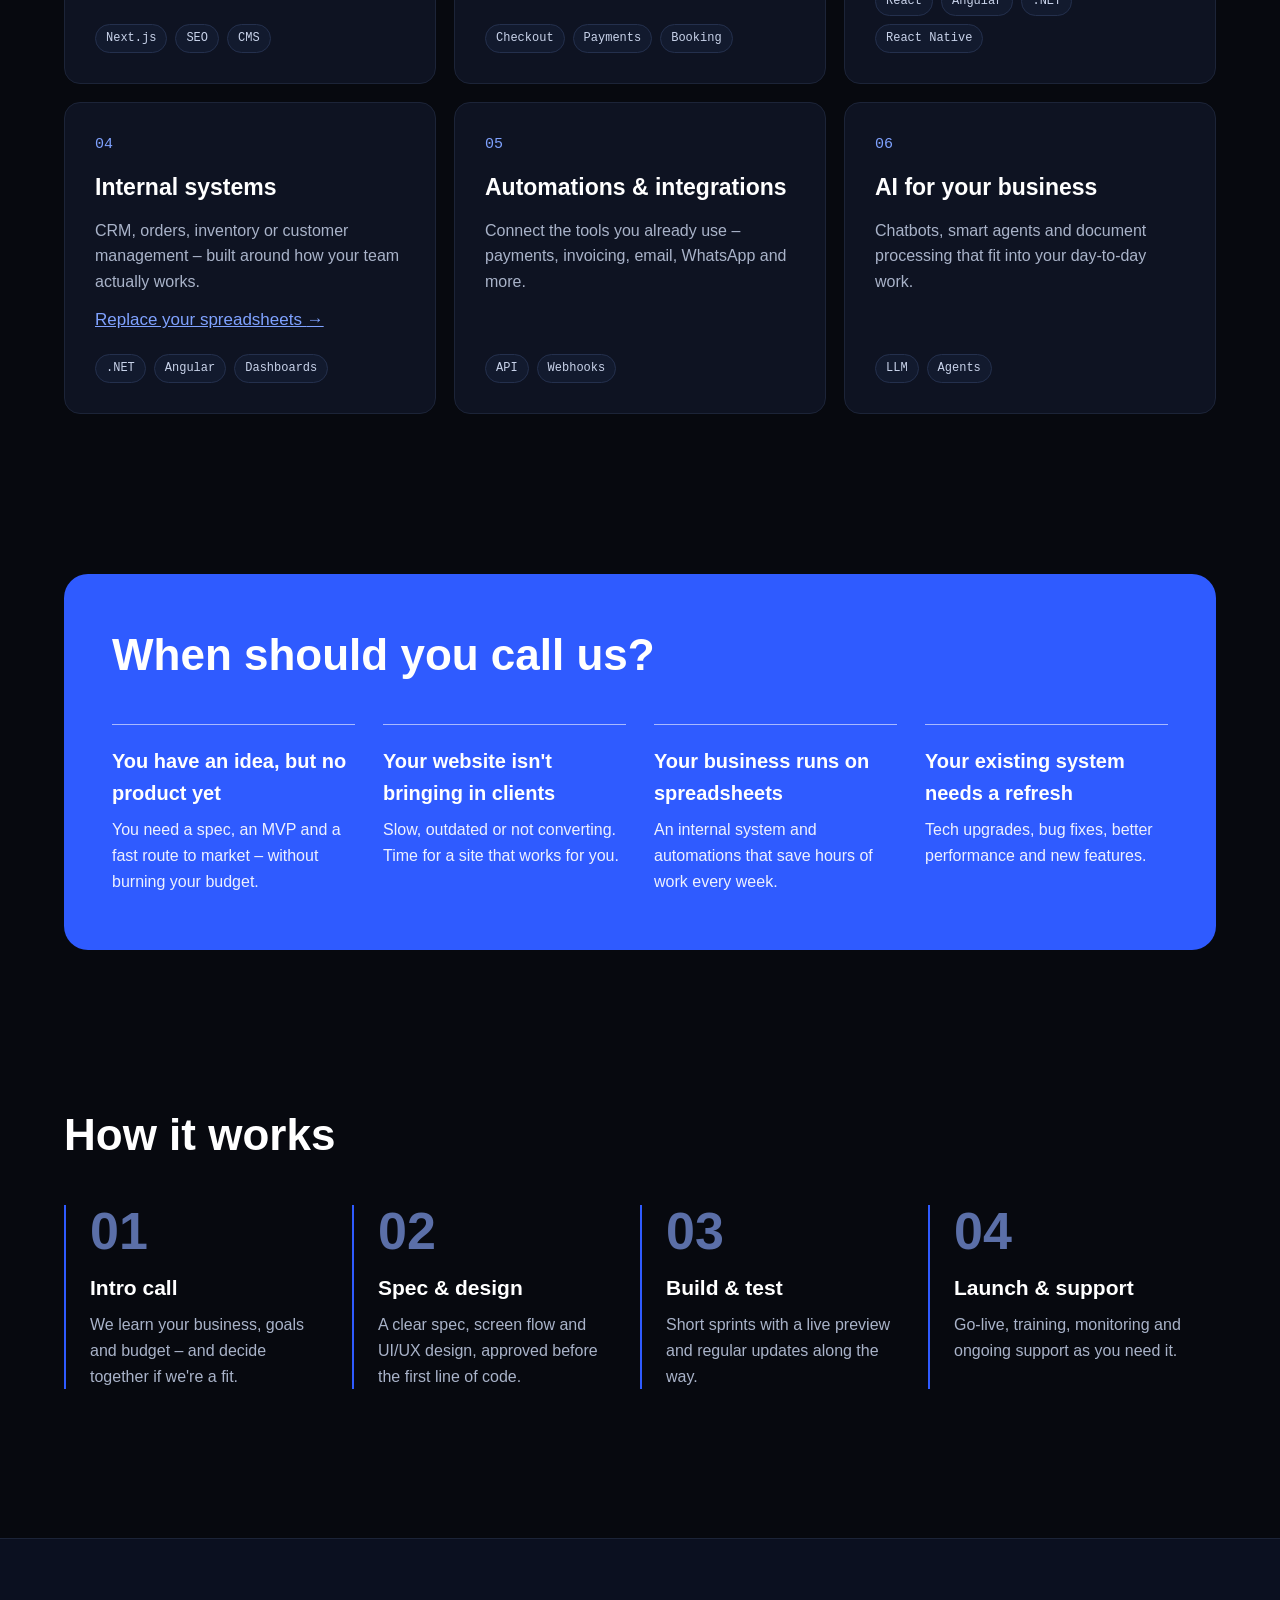
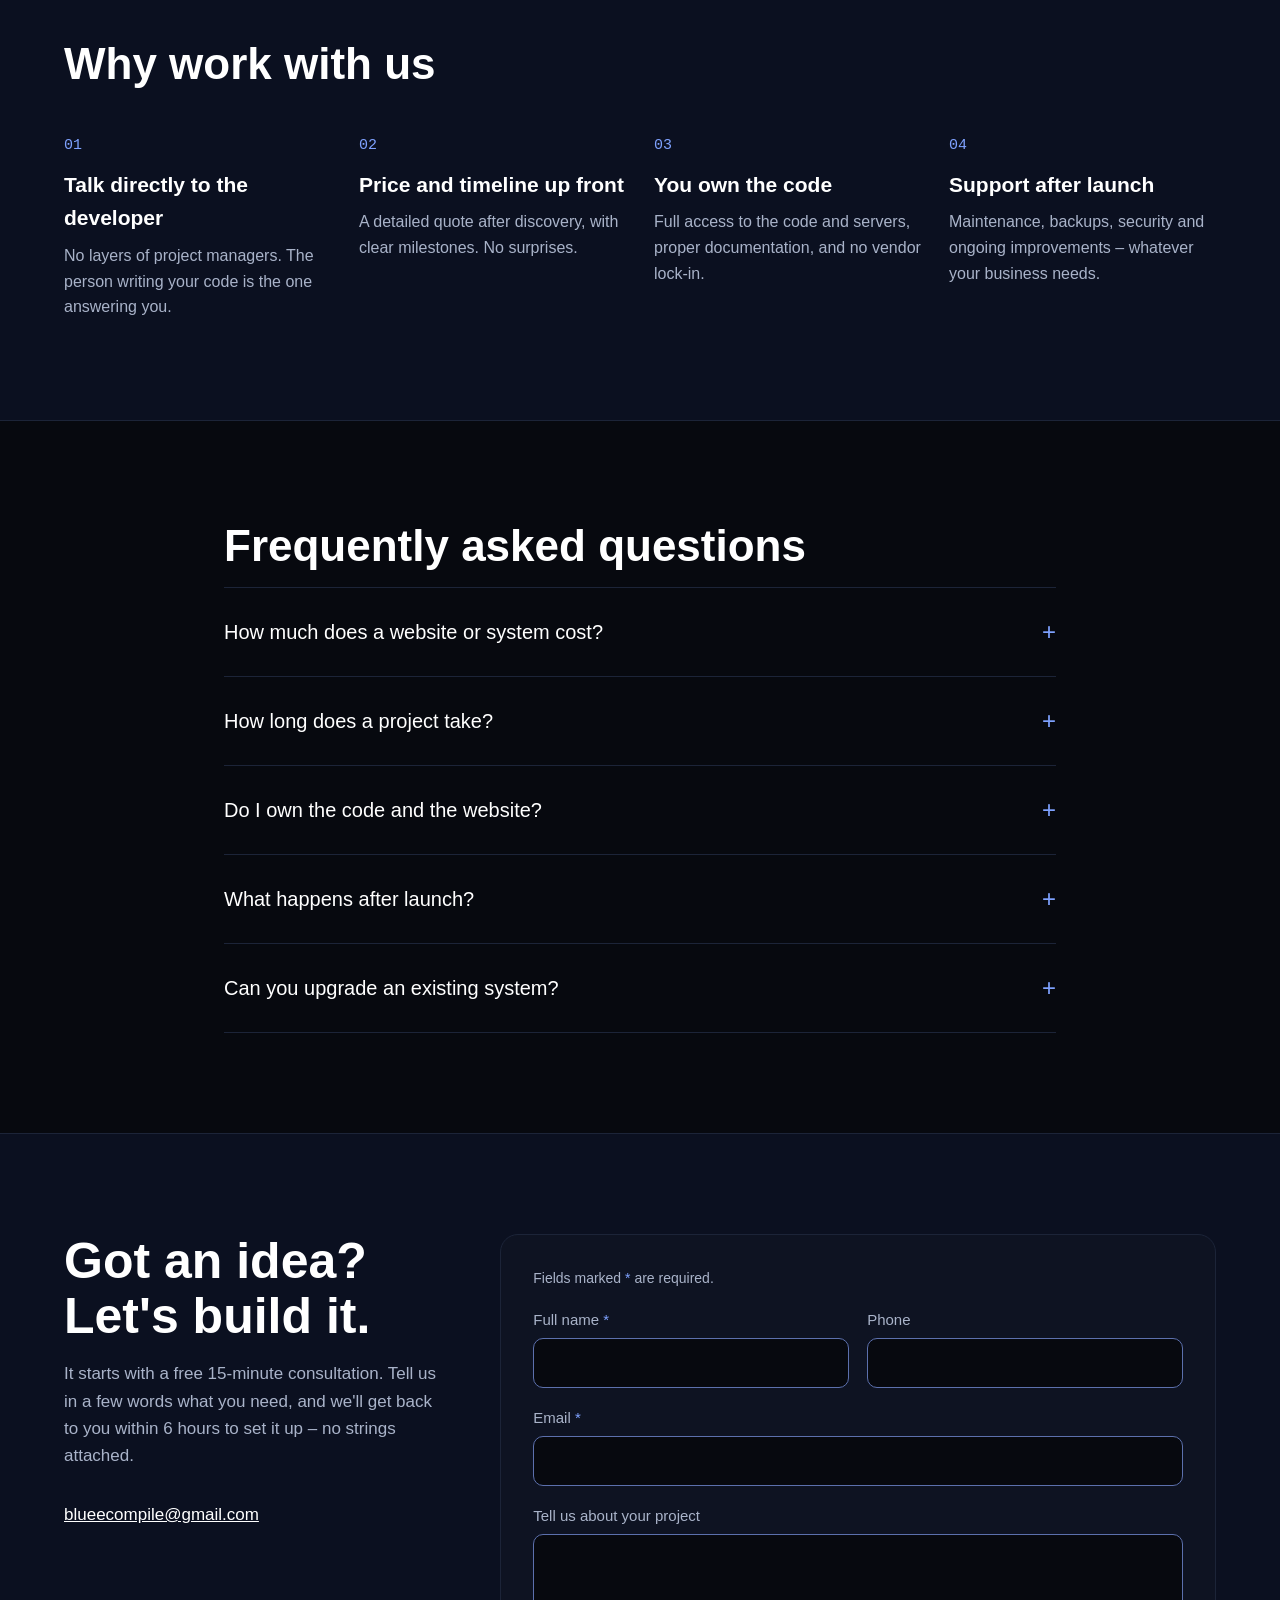
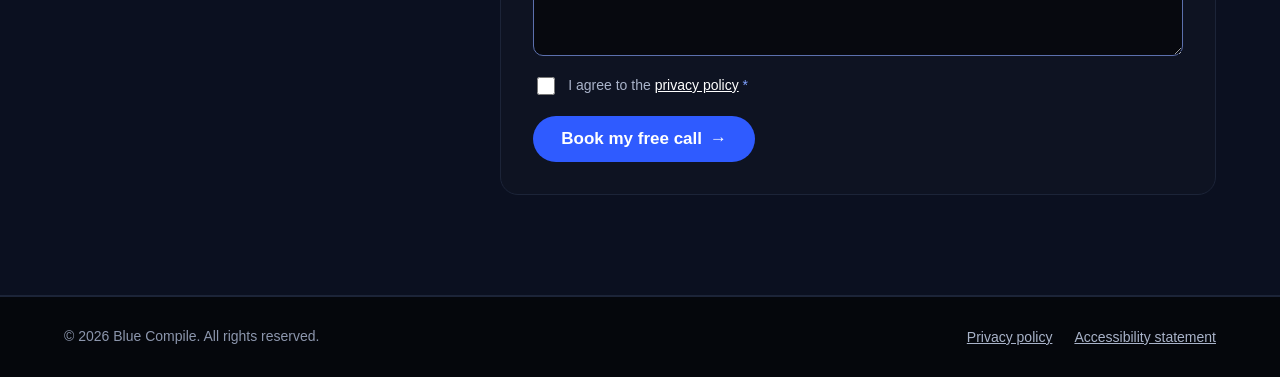
==== commit 1d69d611: "SEO: new landing pages, shorter descriptions, schema and sitemap - New page: online stores & orderin" ====
--- a/index.html
+++ b/index.html
@@ -6,7 +6,7 @@
 <meta name="referrer" content="strict-origin-when-cross-origin">
 <meta name="viewport" content="width=device-width, initial-scale=1">
 <title>Blue Compile | Custom Software Development, Websites &amp; Business Systems</title>
-<meta name="description" content="Blue Compile is a software development studio with 20+ years of experience. Websites, landing pages, online stores, web apps and business systems built with .NET, Angular and React.">
+<meta name="description" content="Software development studio with 20+ years of experience: websites, online stores, web apps and custom business systems in .NET, Angular and React.">
 <meta name="theme-color" content="#05070C">
 <link rel="canonical" href="https://bluecompile.com/">
 <link rel="icon" href="favicon.svg" type="image/svg+xml">
@@ -32,7 +32,7 @@
   "logo": "https://bluecompile.com/favicon.svg",
   "image": "https://bluecompile.com/og-image.png",
   "email": "blueecompile@gmail.com",
-  "description": "Blue Compile is a software development studio with 20+ years of experience. Websites, landing pages, online stores, web apps and business systems built with .NET, Angular and React.",
+  "description": "Software development studio with 20+ years of experience: websites, online stores, web apps and custom business systems in .NET, Angular and React.",
   "areaServed": [
    "IL",
    "US"
@@ -55,7 +55,8 @@
   ],
   "sameAs": [
    "https://bluecompile.co.il/",
-   "https://github.com/bluecompilehq"
+   "https://github.com/bluecompilehq",
+   "https://www.instagram.com/blueecompile/"
   ]
  },
  {
@@ -178,7 +179,7 @@
     <article class="card"><div class="num" aria-hidden="true">01</div><h3>Business websites &amp; landing pages</h3><p>Fast, mobile-first sites built to convert – that present your business exactly as it is.</p><div class="tags"><span>Next.js</span><span>SEO</span><span>CMS</span></div></article>
     <article class="card"><div class="num" aria-hidden="true">02</div><h3>Online stores &amp; ordering systems</h3><p>A store, ordering or booking system that takes payments 24/7 – and notifies you about every new order.</p><div class="tags"><span>Checkout</span><span>Payments</span><span>Booking</span></div></article>
     <article class="card"><div class="num" aria-hidden="true">03</div><h3>Web &amp; mobile apps</h3><p>Browser-based products with users, permissions and payments – plus one app for iOS and Android.</p><div class="tags"><span>React</span><span>Angular</span><span>.NET</span><span>React Native</span></div></article>
-    <article class="card"><div class="num" aria-hidden="true">04</div><h3>Internal systems</h3><p>CRM, orders, inventory or customer management – built around how your team actually works.</p><div class="tags"><span>.NET</span><span>Angular</span><span>Dashboards</span></div></article>
+    <article class="card"><div class="num" aria-hidden="true">04</div><h3>Internal systems</h3><p>CRM, orders, inventory or customer management – built around how your team actually works.</p><a href="systems/" class="link">Replace your spreadsheets <span aria-hidden="true">→</span></a><div class="tags"><span>.NET</span><span>Angular</span><span>Dashboards</span></div></article>
     <article class="card"><div class="num" aria-hidden="true">05</div><h3>Automations &amp; integrations</h3><p>Connect the tools you already use – payments, invoicing, email, WhatsApp and more.</p><div class="tags"><span>API</span><span>Webhooks</span></div></article>
     <article class="card"><div class="num" aria-hidden="true">06</div><h3>AI for your business</h3><p>Chatbots, smart agents and document processing that fit into your day-to-day work.</p><div class="tags"><span>LLM</span><span>Agents</span></div></article>
   </div>
--- a/styles.css
+++ b/styles.css
@@ -193,3 +193,37 @@
   .btn{transition:none}
   .btn:active{transform:none}
 }
+
+/* landing page */
+.lp .page-head .nav{padding-block:16px}
+.lp-hero{display:flex;flex-wrap:wrap;gap:48px;align-items:flex-start;padding-block:56px 72px}
+.lp-hero-copy{flex:1 1 420px;min-width:0}
+.lp-hero h1{font-weight:800;font-size:clamp(36px,5vw,56px);line-height:1.1;letter-spacing:-.5px;text-wrap:balance}
+.lp-hero .lead{margin-top:22px;font-size:19px;color:var(--muted);max-width:560px}
+.lp-ticks{list-style:none;padding:0;margin:28px 0 0;display:grid;gap:12px}
+.lp-ticks li{position:relative;padding-inline-start:34px;color:var(--text)}
+.lp-ticks li::before{content:"";position:absolute;inset-inline-start:0;top:4px;width:22px;height:22px;border-radius:7px;background:var(--accent) url("data:image/svg+xml,%3Csvg xmlns='http://www.w3.org/2000/svg' viewBox='0 0 24 24'%3E%3Cpath d='M5 12.5l4.5 4.5L19 7.5' fill='none' stroke='white' stroke-width='3' stroke-linecap='round' stroke-linejoin='round'/%3E%3C/svg%3E") center/16px no-repeat}
+.lp-offer{flex:1 1 380px;min-width:0;background:var(--surface);border:1px solid var(--line-strong);border-radius:20px;padding:28px;scroll-margin-top:16px}
+.lp-offer h2{font-size:26px;margin-bottom:8px}
+.lp-offer-sub{color:var(--muted);font-size:16px;margin-bottom:20px}
+.lp-form{background:none;border:0;padding:0;gap:16px}
+.lp-submit{align-self:stretch;justify-content:center}
+.lp-compare{display:grid;grid-template-columns:repeat(auto-fit,minmax(min(300px,100%),1fr));gap:20px;margin-top:28px}
+.lp-col{border-radius:var(--radius);padding:26px;border:1px solid var(--line)}
+.lp-col h3{font-size:21px;margin-bottom:12px}
+.lp-col ul{margin:0;padding-inline-start:20px;display:grid;gap:10px;color:var(--muted)}
+.lp-before{background:var(--bg)}
+.lp-after{background:var(--surface);border-color:var(--line-strong)}
+.lp-after h3{color:var(--accent-light)}
+.lp-features{margin-top:28px}
+.lp-features .card h3{font-size:20px}
+.lp-steps{margin-top:28px}
+.lp-final{text-align:center;display:flex;flex-direction:column;align-items:center;gap:20px;padding-block:40px 96px}
+.lp-sticky{display:none}
+@media (max-width:820px){
+  .lp-sticky{display:flex;position:fixed;inset-inline:12px;bottom:calc(12px + env(safe-area-inset-bottom,0px));z-index:5;justify-content:center;align-items:center;min-height:52px;border-radius:999px;background:var(--accent);color:#fff;font-weight:700;font-size:17px;text-decoration:none;box-shadow:0 10px 30px rgba(0,0,0,.45)}
+  .lp-sticky:hover{color:#fff}
+  .lp .footer{padding-bottom:80px}
+  .lp .page-head .btn{display:none}
+  .lp-hero{padding-block:32px 48px;gap:32px}
+}
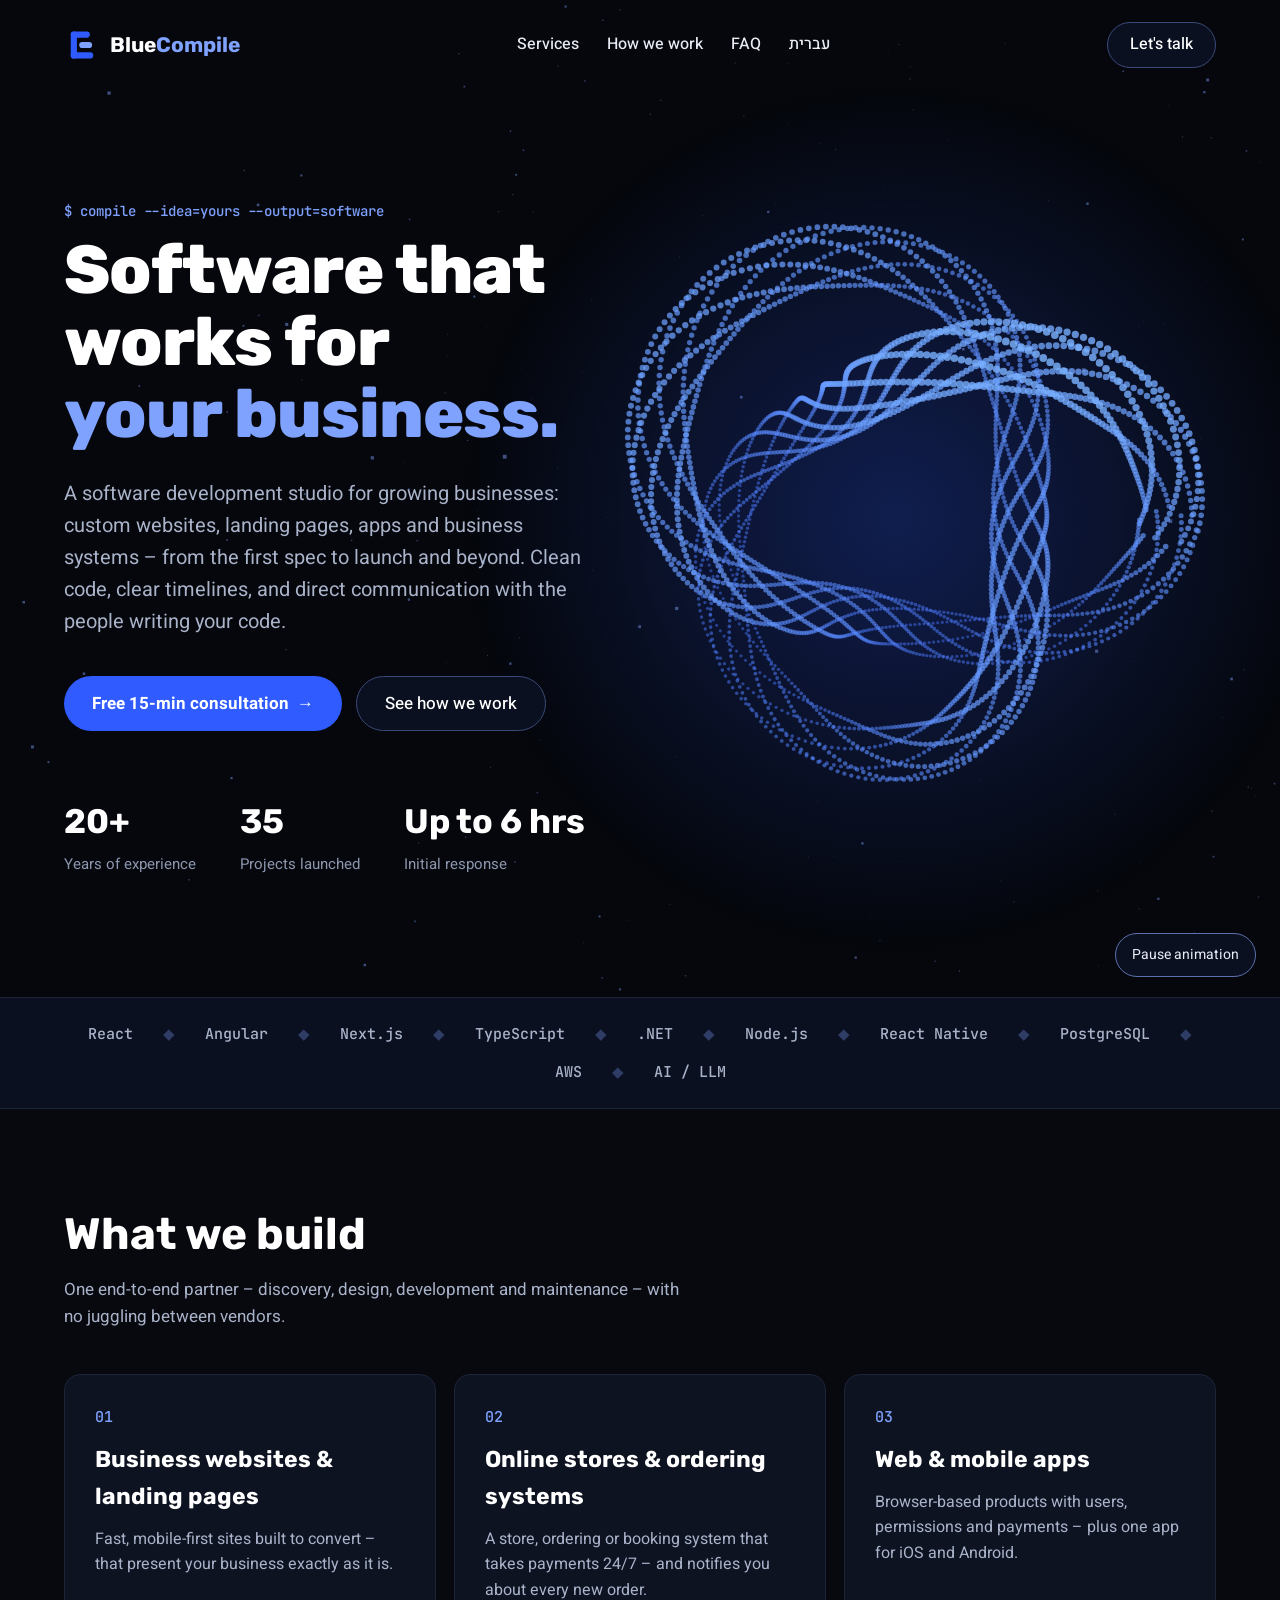
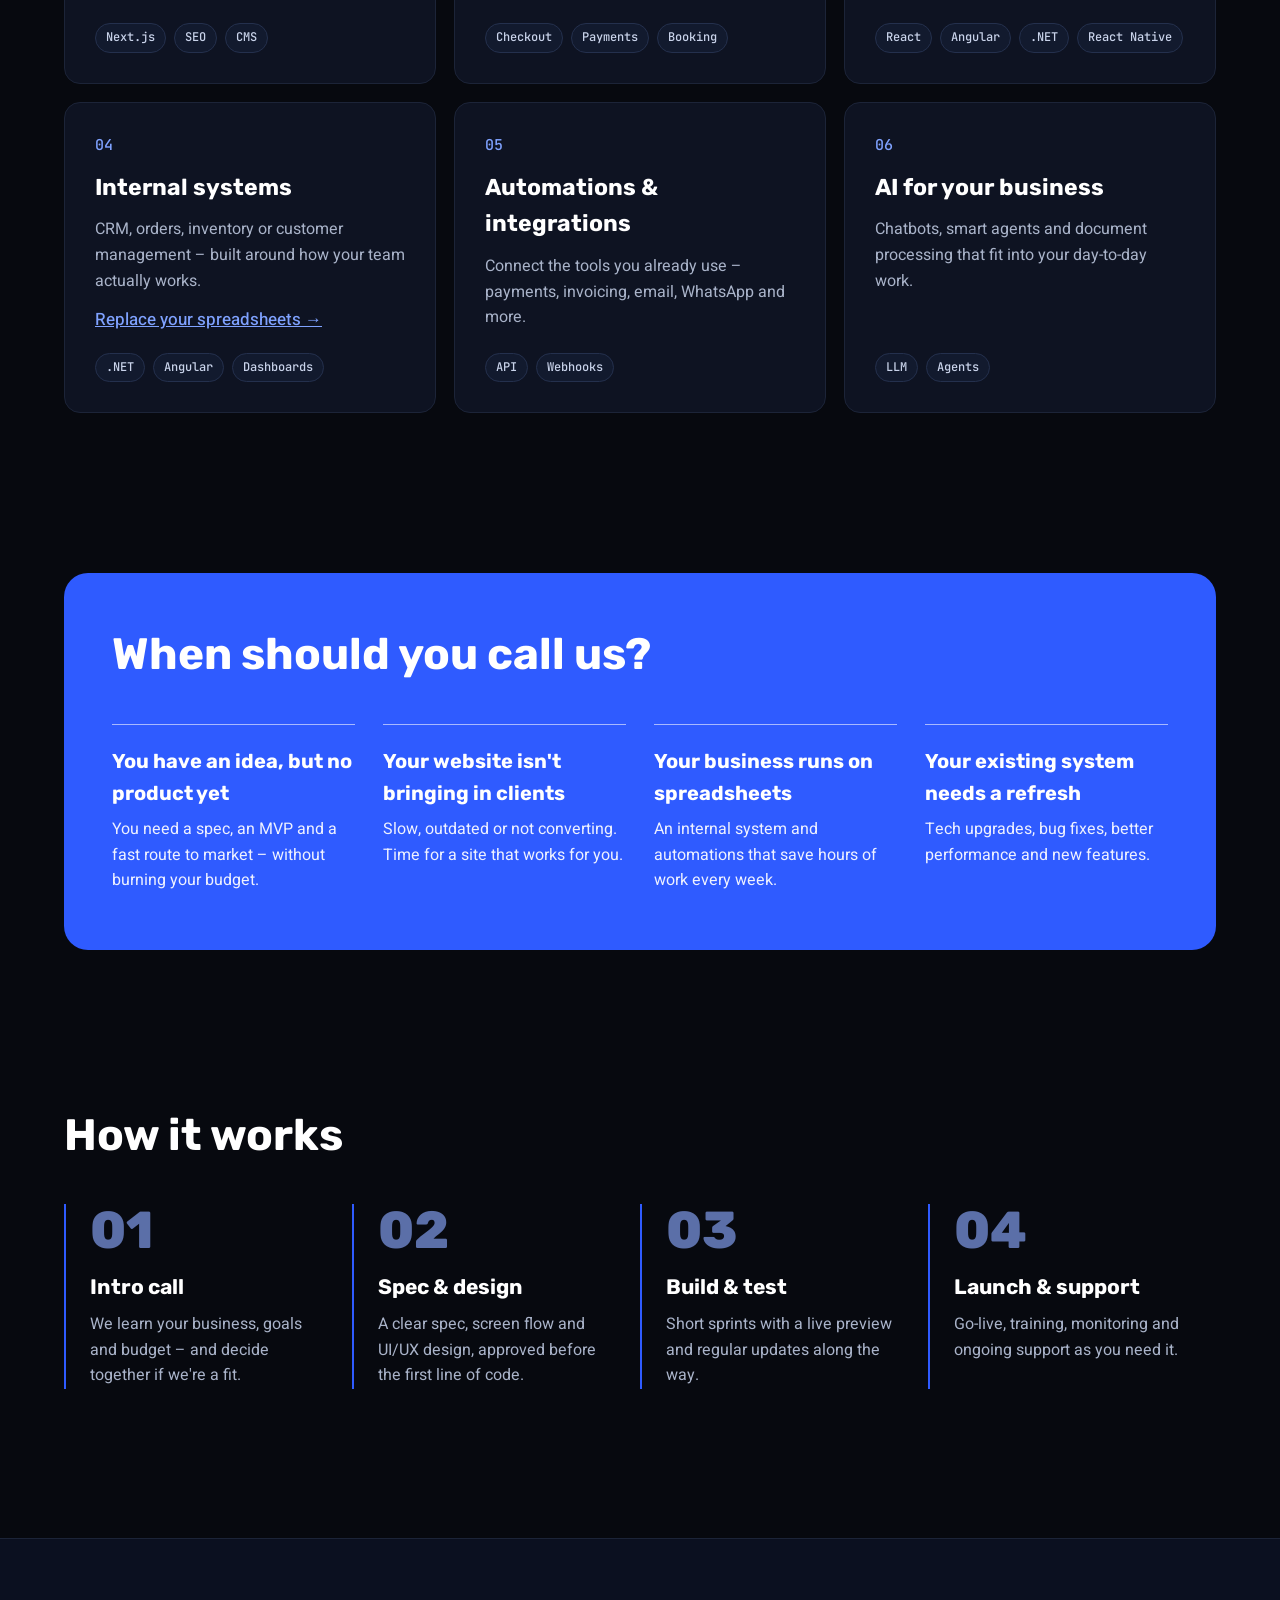
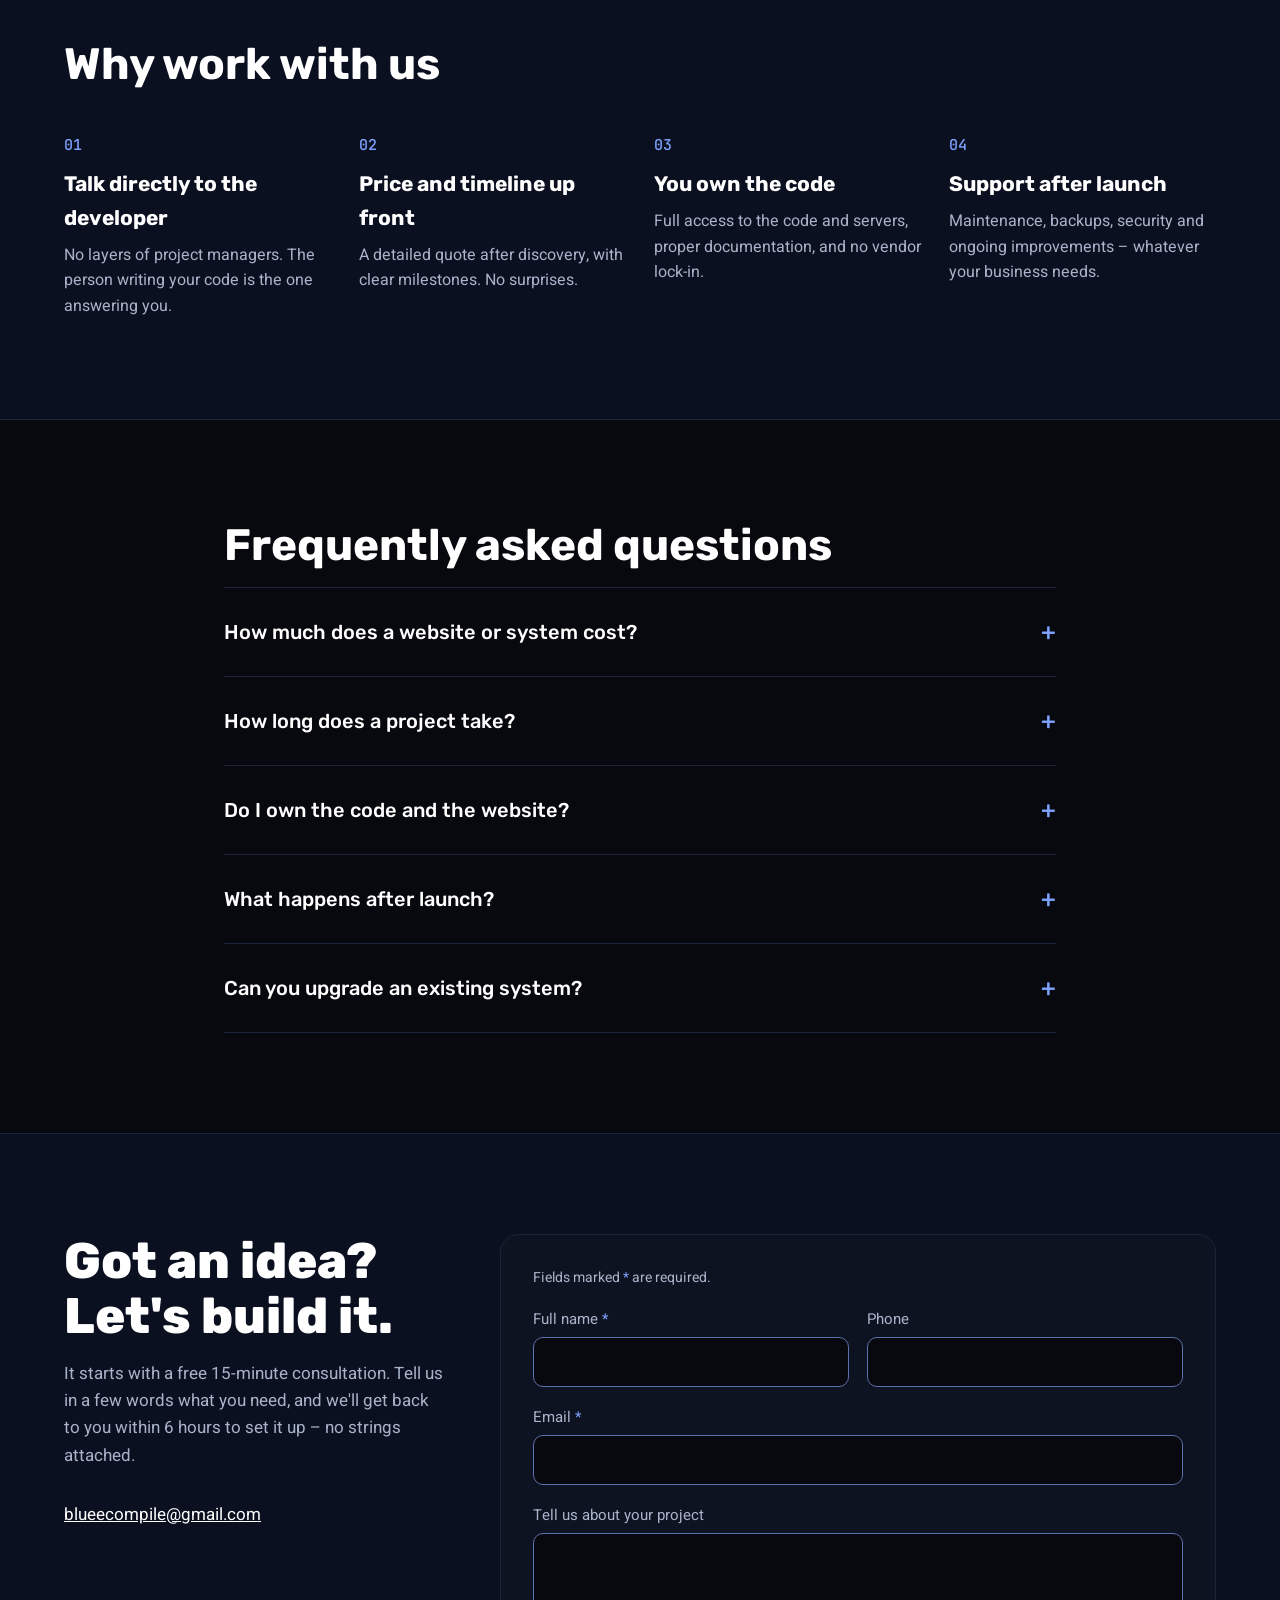
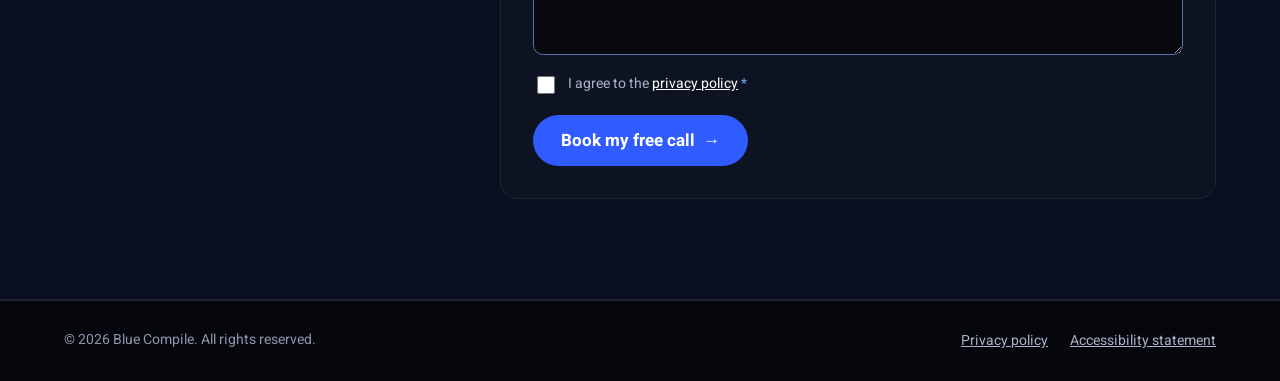
==== commit 95b01e4b: "a11y + privacy: self-host fonts, fix label-in-name mismatches Accessibility (WCAG 2.1 AA): - Fix WCA" ====
--- a/index.html
+++ b/index.html
@@ -2,7 +2,7 @@
 <html lang="en" dir="ltr">
 <head>
 <meta charset="utf-8">
-<meta http-equiv="Content-Security-Policy" content="default-src 'self'; script-src 'self' https://gc.zgo.at 'sha256-ZF6asi5tMLktMOJkgpYoQeKQSBmZ2P6BsjSql/QqwnU='; style-src 'self' https://fonts.googleapis.com; font-src https://fonts.gstatic.com; img-src 'self' data: https://bluecompile.goatcounter.com; connect-src 'self' https://api.web3forms.com https://bluecompile.goatcounter.com; form-action https://api.web3forms.com; base-uri 'self'; object-src 'none'; upgrade-insecure-requests">
+<meta http-equiv="Content-Security-Policy" content="default-src 'self'; script-src 'self' https://gc.zgo.at 'sha256-ZF6asi5tMLktMOJkgpYoQeKQSBmZ2P6BsjSql/QqwnU='; style-src 'self'; font-src 'self'; img-src 'self' data: https://bluecompile.goatcounter.com; connect-src 'self' https://api.web3forms.com https://bluecompile.goatcounter.com; form-action https://api.web3forms.com; base-uri 'self'; object-src 'none'; upgrade-insecure-requests">
 <meta name="referrer" content="strict-origin-when-cross-origin">
 <meta name="viewport" content="width=device-width, initial-scale=1">
 <title>Blue Compile | Custom Software Development, Websites &amp; Business Systems</title>
@@ -120,9 +120,7 @@
 <link rel="alternate" hreflang="en" href="https://bluecompile.com/">
 <link rel="alternate" hreflang="x-default" href="https://bluecompile.com/">
 <link rel="alternate" hreflang="he" href="https://bluecompile.co.il/">
-<link rel="preconnect" href="https://fonts.googleapis.com">
-<link rel="preconnect" href="https://fonts.gstatic.com" crossorigin>
-<link href="https://fonts.googleapis.com/css2?family=Rubik:wght@500;700;800&family=Heebo:wght@400;500;700&family=JetBrains+Mono:wght@500&display=swap" rel="stylesheet">
+<link rel="stylesheet" href="fonts.css">
 <link rel="stylesheet" href="styles.css">
 <script>window.goatcounter = {path: function (p) { return location.host + p; }};</script>
 <script data-goatcounter="https://bluecompile.goatcounter.com/count" async src="https://gc.zgo.at/count.js"></script>
@@ -135,7 +133,7 @@
   <canvas id="hero3d" aria-hidden="true"></canvas>
   <div class="hero-inner">
     <div class="nav wrap">
-      <a href="#top" class="logo" aria-label="Blue Compile – back to top"><svg class="logo-mark" viewBox="0 0 64 64" aria-hidden="true" focusable="false"><rect x="12" y="8" width="11" height="48" rx="5.5" fill="#2F5BFF"/><rect x="12" y="8" width="34" height="11" rx="5.5" fill="#2F5BFF"/><rect x="27" y="26.5" width="23" height="11" rx="5.5" fill="#7FA2FF"/><rect x="12" y="45" width="40" height="11" rx="5.5" fill="#2F5BFF"/></svg><span class="logo-text">Blue<span>Compile</span></span></a>
+      <a href="#top" class="logo" aria-label="BlueCompile – back to top"><svg class="logo-mark" viewBox="0 0 64 64" aria-hidden="true" focusable="false"><rect x="12" y="8" width="11" height="48" rx="5.5" fill="#2F5BFF"/><rect x="12" y="8" width="34" height="11" rx="5.5" fill="#2F5BFF"/><rect x="27" y="26.5" width="23" height="11" rx="5.5" fill="#7FA2FF"/><rect x="12" y="45" width="40" height="11" rx="5.5" fill="#2F5BFF"/></svg><span class="logo-text">Blue<span>Compile</span></span></a>
       <nav aria-label="Main navigation" class="nav-links">
         <a href="#services">Services</a>
         <a href="#process">How we work</a>
--- a/fonts.css
+++ b/fonts.css
@@ -0,0 +1,14 @@
+/* Self-hosted fonts — no request reaches Google (GDPR-safe). Generated from @fontsource. */
+@font-face{font-family:'Rubik';font-style:normal;font-weight:500;font-display:swap;src:url('fonts/rubik-latin-500.woff2') format('woff2');unicode-range:U+0000-00FF,U+0131,U+0152-0153,U+02BB-02BC,U+02C6,U+02DA,U+02DC,U+0304,U+0308,U+0329,U+2000-206F,U+20AC,U+2122,U+2191,U+2193,U+2212,U+2215,U+FEFF,U+FFFD}
+@font-face{font-family:'Rubik';font-style:normal;font-weight:500;font-display:swap;src:url('fonts/rubik-hebrew-500.woff2') format('woff2');unicode-range:U+0307-0308,U+0590-05FF,U+200C-2010,U+20AA,U+25CC,U+FB1D-FB4F}
+@font-face{font-family:'Rubik';font-style:normal;font-weight:700;font-display:swap;src:url('fonts/rubik-latin-700.woff2') format('woff2');unicode-range:U+0000-00FF,U+0131,U+0152-0153,U+02BB-02BC,U+02C6,U+02DA,U+02DC,U+0304,U+0308,U+0329,U+2000-206F,U+20AC,U+2122,U+2191,U+2193,U+2212,U+2215,U+FEFF,U+FFFD}
+@font-face{font-family:'Rubik';font-style:normal;font-weight:700;font-display:swap;src:url('fonts/rubik-hebrew-700.woff2') format('woff2');unicode-range:U+0307-0308,U+0590-05FF,U+200C-2010,U+20AA,U+25CC,U+FB1D-FB4F}
+@font-face{font-family:'Rubik';font-style:normal;font-weight:800;font-display:swap;src:url('fonts/rubik-latin-800.woff2') format('woff2');unicode-range:U+0000-00FF,U+0131,U+0152-0153,U+02BB-02BC,U+02C6,U+02DA,U+02DC,U+0304,U+0308,U+0329,U+2000-206F,U+20AC,U+2122,U+2191,U+2193,U+2212,U+2215,U+FEFF,U+FFFD}
+@font-face{font-family:'Rubik';font-style:normal;font-weight:800;font-display:swap;src:url('fonts/rubik-hebrew-800.woff2') format('woff2');unicode-range:U+0307-0308,U+0590-05FF,U+200C-2010,U+20AA,U+25CC,U+FB1D-FB4F}
+@font-face{font-family:'Heebo';font-style:normal;font-weight:400;font-display:swap;src:url('fonts/heebo-latin-400.woff2') format('woff2');unicode-range:U+0000-00FF,U+0131,U+0152-0153,U+02BB-02BC,U+02C6,U+02DA,U+02DC,U+0304,U+0308,U+0329,U+2000-206F,U+20AC,U+2122,U+2191,U+2193,U+2212,U+2215,U+FEFF,U+FFFD}
+@font-face{font-family:'Heebo';font-style:normal;font-weight:400;font-display:swap;src:url('fonts/heebo-hebrew-400.woff2') format('woff2');unicode-range:U+0307-0308,U+0590-05FF,U+200C-2010,U+20AA,U+25CC,U+FB1D-FB4F}
+@font-face{font-family:'Heebo';font-style:normal;font-weight:500;font-display:swap;src:url('fonts/heebo-latin-500.woff2') format('woff2');unicode-range:U+0000-00FF,U+0131,U+0152-0153,U+02BB-02BC,U+02C6,U+02DA,U+02DC,U+0304,U+0308,U+0329,U+2000-206F,U+20AC,U+2122,U+2191,U+2193,U+2212,U+2215,U+FEFF,U+FFFD}
+@font-face{font-family:'Heebo';font-style:normal;font-weight:500;font-display:swap;src:url('fonts/heebo-hebrew-500.woff2') format('woff2');unicode-range:U+0307-0308,U+0590-05FF,U+200C-2010,U+20AA,U+25CC,U+FB1D-FB4F}
+@font-face{font-family:'Heebo';font-style:normal;font-weight:700;font-display:swap;src:url('fonts/heebo-latin-700.woff2') format('woff2');unicode-range:U+0000-00FF,U+0131,U+0152-0153,U+02BB-02BC,U+02C6,U+02DA,U+02DC,U+0304,U+0308,U+0329,U+2000-206F,U+20AC,U+2122,U+2191,U+2193,U+2212,U+2215,U+FEFF,U+FFFD}
+@font-face{font-family:'Heebo';font-style:normal;font-weight:700;font-display:swap;src:url('fonts/heebo-hebrew-700.woff2') format('woff2');unicode-range:U+0307-0308,U+0590-05FF,U+200C-2010,U+20AA,U+25CC,U+FB1D-FB4F}
+@font-face{font-family:'JetBrains Mono';font-style:normal;font-weight:500;font-display:swap;src:url('fonts/jetbrains-mono-latin-500.woff2') format('woff2');unicode-range:U+0000-00FF,U+0131,U+0152-0153,U+02BB-02BC,U+02C6,U+02DA,U+02DC,U+0304,U+0308,U+0329,U+2000-206F,U+20AC,U+2122,U+2191,U+2193,U+2212,U+2215,U+FEFF,U+FFFD}
